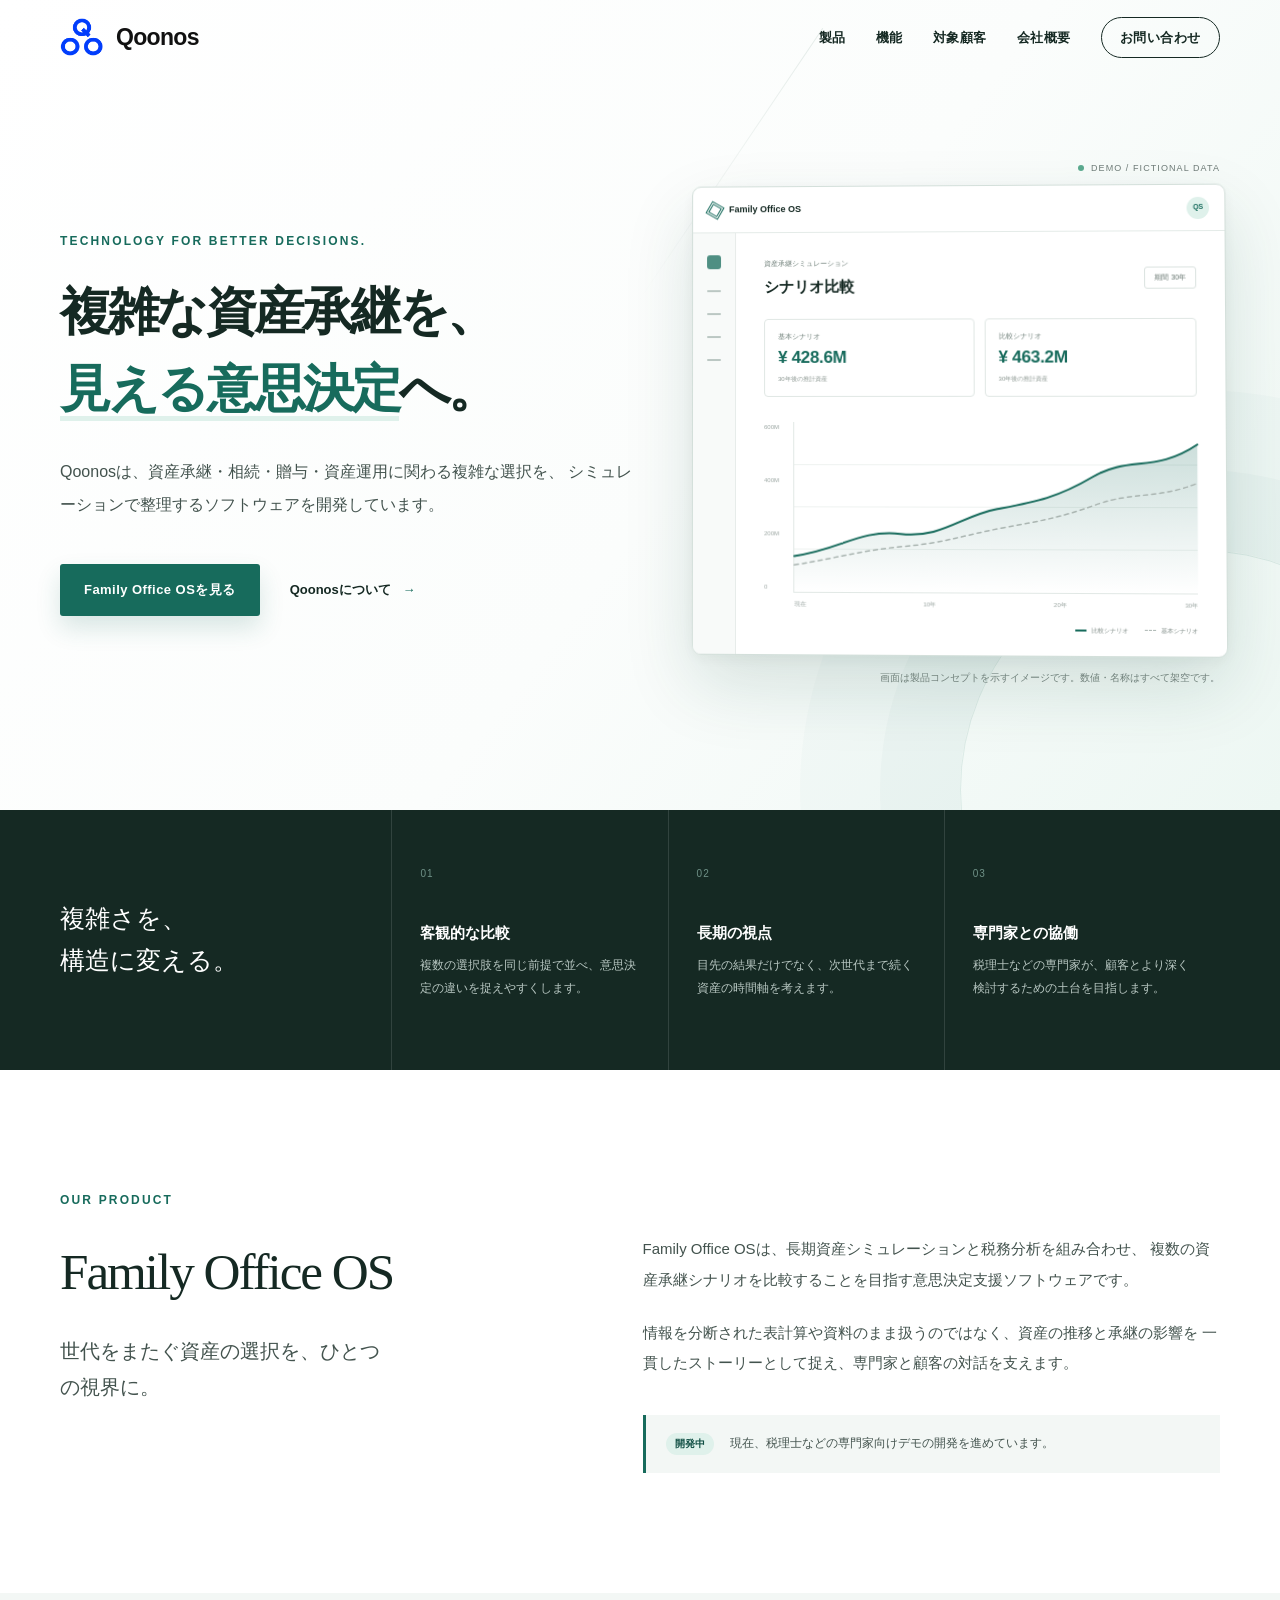
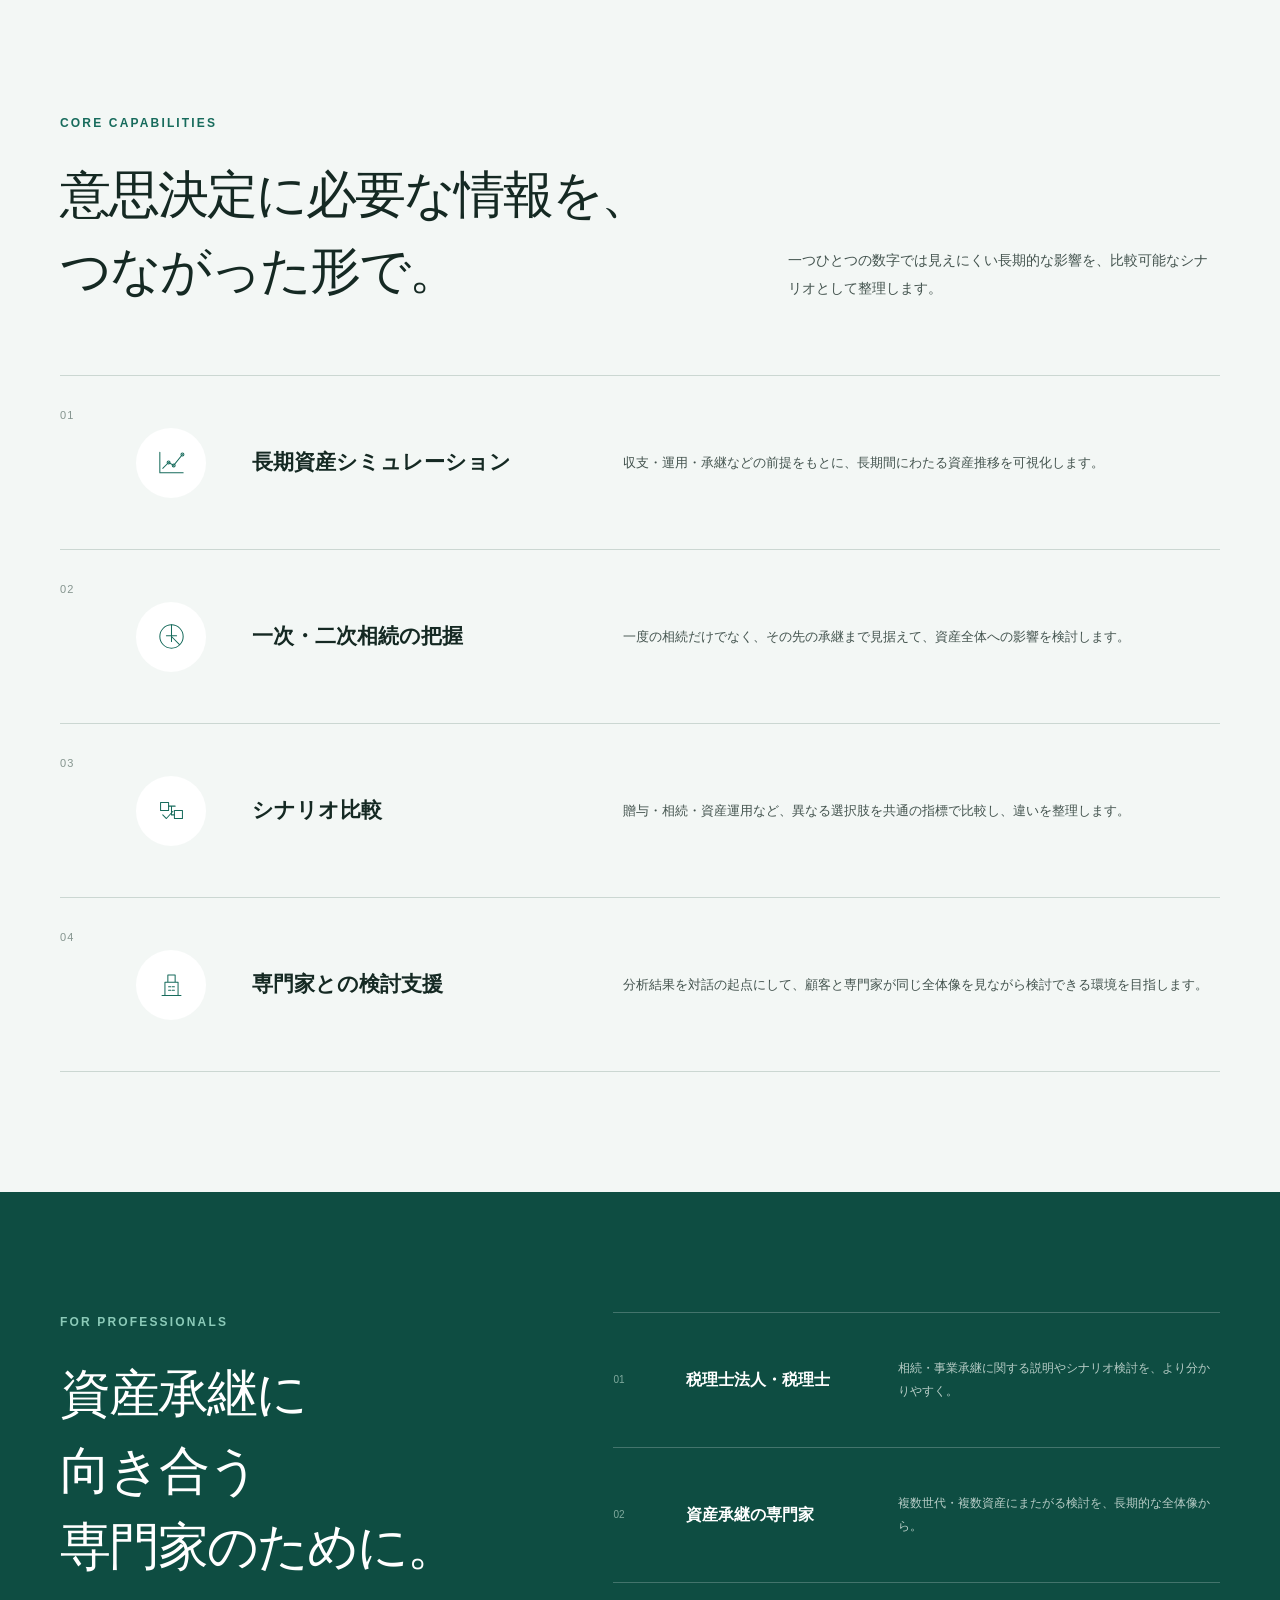
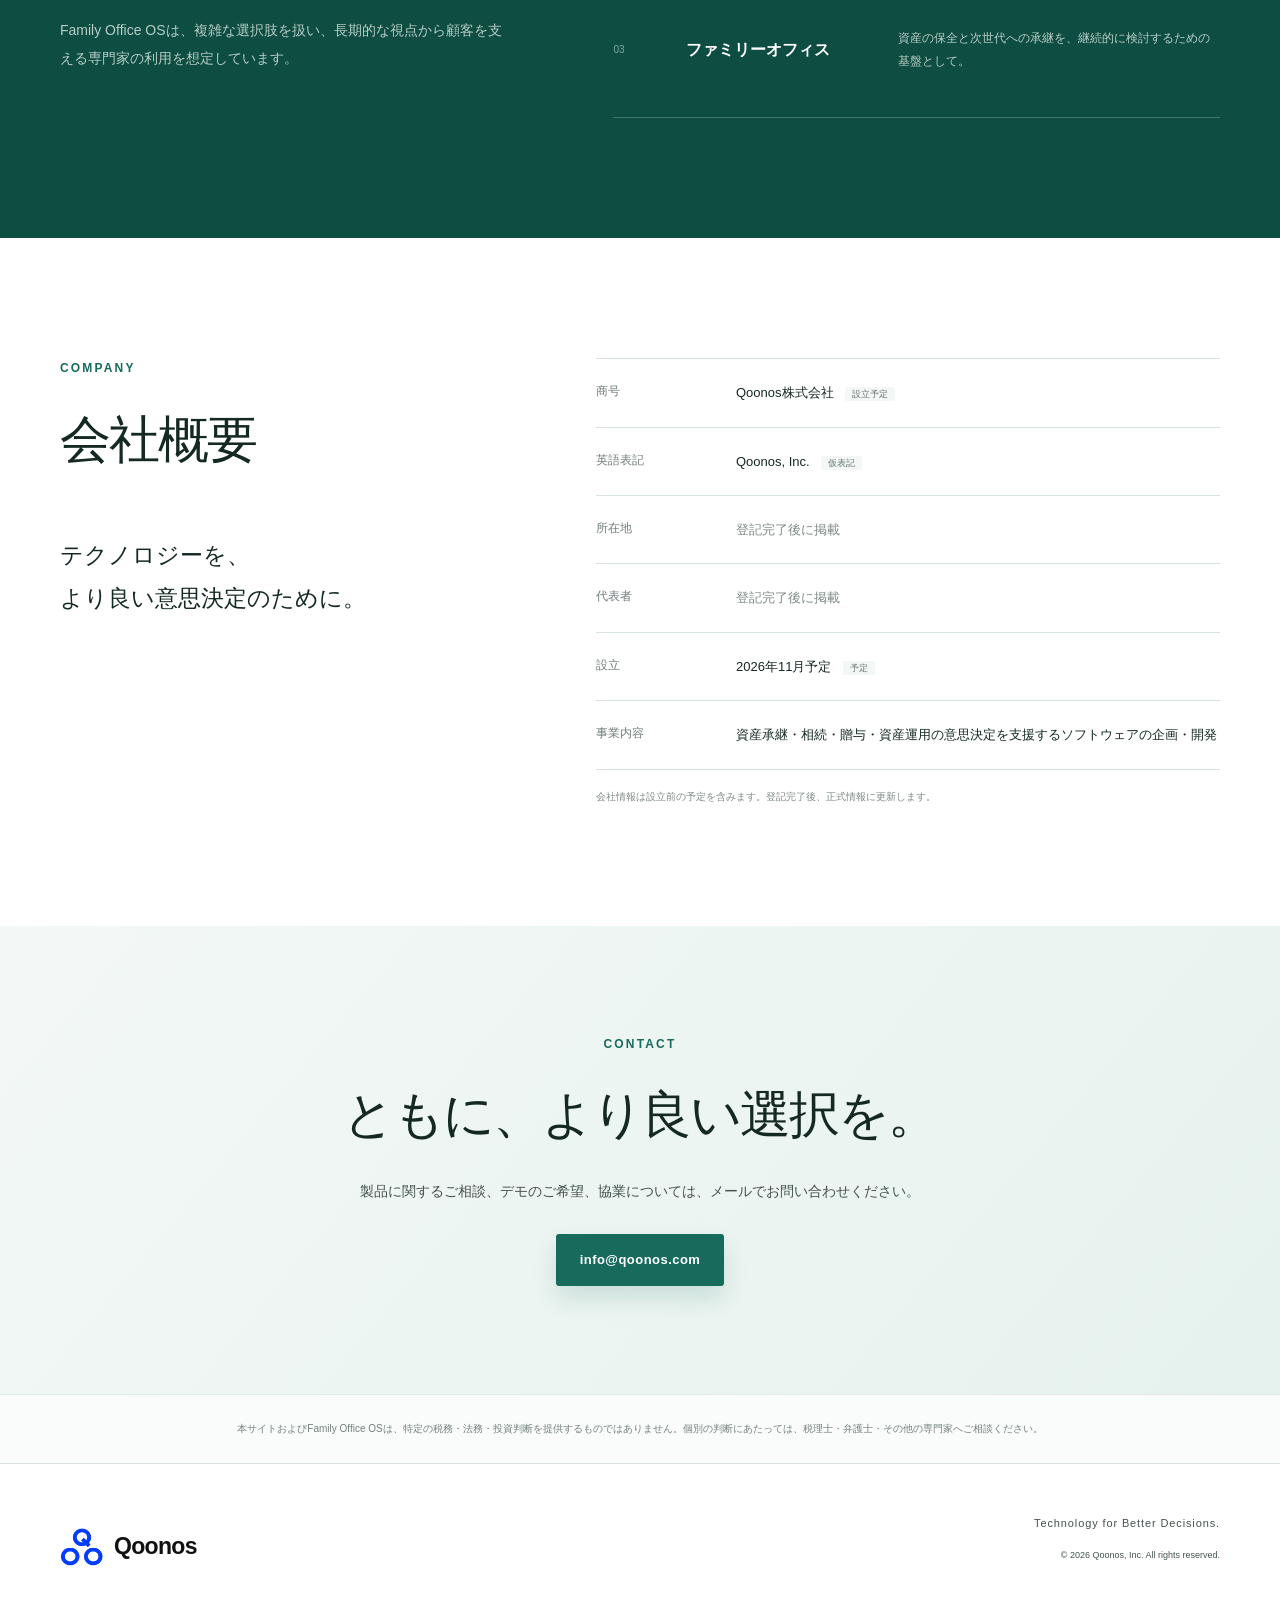
==== index.html @ 3b4ba753 "Remove contact verification notice after confirmation" ====
<!doctype html>
<html lang="ja">
  <head>
    <meta charset="UTF-8" />
    <meta name="viewport" content="width=device-width, initial-scale=1.0" />
    <meta name="description" content="Qoonosは、資産承継・相続・贈与・資産運用に関わる複雑な意思決定を支援するソフトウェアを開発しています。" />
    <meta name="theme-color" content="#f7faf9" />
    <meta property="og:type" content="website" />
    <meta property="og:title" content="Qoonos株式会社 | Technology for Better Decisions." />
    <meta property="og:description" content="複雑な資産承継を、シミュレーションで見える化する。" />
    <title>Qoonos株式会社 | Technology for Better Decisions.</title>
    <link rel="icon" href="assets/qoonos-symbol-transparent.png" type="image/png" />
    <link rel="stylesheet" href="styles.css?v=20261010-footer" />
    <script src="script.js?v=20261010" defer></script>
  </head>
  <body>
    <a class="skip-link" href="#main">本文へ移動</a>
    <header class="site-header" data-header>
      <div class="container header-inner">
        <a class="brand" href="#top" aria-label="Qoonos ホーム">
          <img class="brand-mark" src="assets/qoonos-symbol-transparent.png" alt="" />
          <span>Qoonos</span>
        </a>
        <button class="menu-button" type="button" aria-expanded="false" aria-controls="primary-nav" data-menu-button>
          <span class="sr-only">メニューを開く</span>
          <span></span><span></span>
        </button>
        <nav id="primary-nav" class="primary-nav" aria-label="メインナビゲーション" data-nav>
          <a href="#product">製品</a>
          <a href="#features">機能</a>
          <a href="#audience">対象顧客</a>
          <a href="#company">会社概要</a>
          <a class="nav-contact" href="#contact">お問い合わせ</a>
        </nav>
      </div>
    </header>

    <main id="main">
      <section id="top" class="hero">
        <div class="hero-glow" aria-hidden="true"></div>
        <div class="container hero-grid">
          <div class="hero-copy reveal">
            <p class="eyebrow">Technology for Better Decisions.</p>
            <h1>複雑な資産承継を、<br /><span>見える意思決定</span>へ。</h1>
            <p class="hero-lead">
              Qoonosは、資産承継・相続・贈与・資産運用に関わる複雑な選択を、
              シミュレーションで整理するソフトウェアを開発しています。
            </p>
            <div class="hero-actions">
              <a class="button button-primary" href="#product">Family Office OSを見る</a>
              <a class="text-link" href="#company">Qoonosについて <span aria-hidden="true">→</span></a>
            </div>
          </div>

          <div class="hero-visual reveal" aria-label="Family Office OSの架空データによる画面イメージ">
            <div class="demo-label"><span></span> DEMO / FICTIONAL DATA</div>
            <div class="dashboard-shell">
              <div class="dashboard-topbar">
                <div class="mini-brand"><i></i> Family Office OS</div>
                <div class="avatar">QS</div>
              </div>
              <div class="dashboard-body">
                <aside class="dashboard-nav" aria-hidden="true">
                  <b></b><i></i><i></i><i></i><i></i>
                </aside>
                <div class="dashboard-content">
                  <div class="dashboard-heading">
                    <div><small>資産承継シミュレーション</small><strong>シナリオ比較</strong></div>
                    <span>期間 30年</span>
                  </div>
                  <div class="stat-row">
                    <div><small>基本シナリオ</small><strong>¥ 428.6M</strong><em>30年後の推計資産</em></div>
                    <div><small>比較シナリオ</small><strong>¥ 463.2M</strong><em>30年後の推計資産</em></div>
                  </div>
                  <div class="chart-wrap">
                    <div class="chart-y"><span>600M</span><span>400M</span><span>200M</span><span>0</span></div>
                    <div class="chart">
                      <span class="grid-line line-1"></span><span class="grid-line line-2"></span><span class="grid-line line-3"></span>
                      <svg viewBox="0 0 520 190" preserveAspectRatio="none" aria-hidden="true">
                        <defs>
                          <linearGradient id="area" x1="0" x2="0" y1="0" y2="1">
                            <stop offset="0%" stop-color="#176b5c" stop-opacity=".22" />
                            <stop offset="100%" stop-color="#176b5c" stop-opacity="0" />
                          </linearGradient>
                        </defs>
                        <path class="area" d="M0 150 C60 143 84 120 138 125 S215 105 263 97 S339 85 386 61 S465 57 520 25 L520 190 L0 190Z" />
                        <path class="line-a" d="M0 150 C60 143 84 120 138 125 S215 105 263 97 S339 85 386 61 S465 57 520 25" />
                        <path class="line-b" d="M0 160 C62 151 90 143 142 139 S221 126 270 118 S342 107 390 92 S468 86 520 68" />
                      </svg>
                      <div class="chart-x"><span>現在</span><span>10年</span><span>20年</span><span>30年</span></div>
                    </div>
                  </div>
                  <div class="legend"><span><i class="green"></i>比較シナリオ</span><span><i class="gray"></i>基本シナリオ</span></div>
                </div>
              </div>
            </div>
            <p>画面は製品コンセプトを示すイメージです。数値・名称はすべて架空です。</p>
          </div>
        </div>
      </section>

      <section class="principles" aria-label="Qoonosの方針">
        <div class="container principles-grid reveal">
          <p>複雑さを、<br />構造に変える。</p>
          <div>
            <span>01</span>
            <h2>客観的な比較</h2>
            <p>複数の選択肢を同じ前提で並べ、意思決定の違いを捉えやすくします。</p>
          </div>
          <div>
            <span>02</span>
            <h2>長期の視点</h2>
            <p>目先の結果だけでなく、次世代まで続く資産の時間軸を考えます。</p>
          </div>
          <div>
            <span>03</span>
            <h2>専門家との協働</h2>
            <p>税理士などの専門家が、顧客とより深く検討するための土台を目指します。</p>
          </div>
        </div>
      </section>

      <section id="product" class="section product-section">
        <div class="container product-grid">
          <div class="section-intro reveal">
            <p class="eyebrow">Our Product</p>
            <h2>Family Office OS</h2>
            <p class="section-lead">世代をまたぐ資産の選択を、ひとつの視界に。</p>
          </div>
          <div class="product-copy reveal">
            <p>
              Family Office OSは、長期資産シミュレーションと税務分析を組み合わせ、
              複数の資産承継シナリオを比較することを目指す意思決定支援ソフトウェアです。
            </p>
            <p>
              情報を分断された表計算や資料のまま扱うのではなく、資産の推移と承継の影響を
              一貫したストーリーとして捉え、専門家と顧客の対話を支えます。
            </p>
            <div class="product-note">
              <span>開発中</span>
              <p>現在、税理士などの専門家向けデモの開発を進めています。</p>
            </div>
          </div>
        </div>
      </section>

      <section id="features" class="section features-section">
        <div class="container">
          <div class="section-heading reveal">
            <div>
              <p class="eyebrow">Core Capabilities</p>
              <h2>意思決定に必要な情報を、<br />つながった形で。</h2>
            </div>
            <p>一つひとつの数字では見えにくい長期的な影響を、比較可能なシナリオとして整理します。</p>
          </div>
          <div class="feature-list">
            <article class="feature-item reveal">
              <span class="feature-number">01</span>
              <div class="feature-icon" aria-hidden="true">
                <svg viewBox="0 0 48 48"><path d="M8 38V10M8 38h32"/><path d="m12 32 8-8 7 4 12-15"/><circle cx="20" cy="24" r="2"/><circle cx="27" cy="28" r="2"/><circle cx="39" cy="13" r="2"/></svg>
              </div>
              <div><h3>長期資産シミュレーション</h3><p>収支・運用・承継などの前提をもとに、長期間にわたる資産推移を可視化します。</p></div>
            </article>
            <article class="feature-item reveal">
              <span class="feature-number">02</span>
              <div class="feature-icon" aria-hidden="true">
                <svg viewBox="0 0 48 48"><circle cx="24" cy="24" r="16"/><path d="M24 8v16l11 11"/><path d="M17 23h14M24 17v14"/></svg>
              </div>
              <div><h3>一次・二次相続の把握</h3><p>一度の相続だけでなく、その先の承継まで見据えて、資産全体への影響を検討します。</p></div>
            </article>
            <article class="feature-item reveal">
              <span class="feature-number">03</span>
              <div class="feature-icon" aria-hidden="true">
                <svg viewBox="0 0 48 48"><path d="M9 13h11v11H9zM28 24h11v11H28z"/><path d="M20 18h9M24 18v12h4"/><path d="m12 30 5 5 9-10"/></svg>
              </div>
              <div><h3>シナリオ比較</h3><p>贈与・相続・資産運用など、異なる選択肢を共通の指標で比較し、違いを整理します。</p></div>
            </article>
            <article class="feature-item reveal">
              <span class="feature-number">04</span>
              <div class="feature-icon" aria-hidden="true">
                <svg viewBox="0 0 48 48"><path d="M11 39h26M15 39V21h18v18M19 21V11h10v10"/><path d="M20 27h3M25 27h3M20 32h3M25 32h3"/></svg>
              </div>
              <div><h3>専門家との検討支援</h3><p>分析結果を対話の起点にして、顧客と専門家が同じ全体像を見ながら検討できる環境を目指します。</p></div>
            </article>
          </div>
        </div>
      </section>

      <section id="audience" class="section audience-section">
        <div class="container audience-grid">
          <div class="audience-copy reveal">
            <p class="eyebrow">For Professionals</p>
            <h2><span class="audience-heading-line">資産承継に</span><span class="audience-heading-line">向き合う</span><span class="audience-heading-line">専門家のために。</span></h2>
            <p>
              Family Office OSは、複雑な選択肢を扱い、長期的な視点から顧客を支える専門家の利用を想定しています。
            </p>
          </div>
          <div class="audience-cards">
            <article class="audience-card reveal"><span>01</span><h3>税理士法人・税理士</h3><p>相続・事業承継に関する説明やシナリオ検討を、より分かりやすく。</p></article>
            <article class="audience-card reveal"><span>02</span><h3>資産承継の専門家</h3><p>複数世代・複数資産にまたがる検討を、長期的な全体像から。</p></article>
            <article class="audience-card reveal"><span>03</span><h3>ファミリーオフィス</h3><p>資産の保全と次世代への承継を、継続的に検討するための基盤として。</p></article>
          </div>
        </div>
      </section>

      <section id="company" class="section company-section">
        <div class="container company-grid">
          <div class="section-intro reveal">
            <p class="eyebrow">Company</p>
            <h2>会社概要</h2>
            <p class="company-message">テクノロジーを、<br />より良い意思決定のために。</p>
          </div>
          <div class="company-details reveal">
            <dl>
              <div><dt>商号</dt><dd>Qoonos株式会社 <small>設立予定</small></dd></div>
              <div><dt>英語表記</dt><dd>Qoonos, Inc. <small>仮表記</small></dd></div>
              <div><dt>所在地</dt><dd><span class="pending">登記完了後に掲載</span></dd></div>
              <div><dt>代表者</dt><dd><span class="pending">登記完了後に掲載</span></dd></div>
              <div><dt>設立</dt><dd>2026年11月予定 <small>予定</small></dd></div>
              <div><dt>事業内容</dt><dd>資産承継・相続・贈与・資産運用の意思決定を支援するソフトウェアの企画・開発</dd></div>
            </dl>
            <p class="provisional-note">会社情報は設立前の予定を含みます。登記完了後、正式情報に更新します。</p>
          </div>
        </div>
      </section>

      <section id="contact" class="contact-section">
        <div class="container contact-inner reveal">
          <p class="eyebrow">Contact</p>
          <h2>ともに、より良い選択を。</h2>
          <p>製品に関するご相談、デモのご希望、協業については、メールでお問い合わせください。</p>
          <a class="button button-primary" href="mailto:info@qoonos.com">info@qoonos.com</a>
        </div>
      </section>

      <section class="disclaimer" aria-label="免責事項">
        <div class="container">
          <p>本サイトおよびFamily Office OSは、特定の税務・法務・投資判断を提供するものではありません。個別の判断にあたっては、税理士・弁護士・その他の専門家へご相談ください。</p>
        </div>
      </section>
    </main>

    <footer class="site-footer">
      <div class="container footer-inner">
        <a class="brand footer-brand" href="#top" aria-label="ページ上部へ">
          <img class="brand-mark" src="assets/qoonos-symbol-transparent.png" alt="" />
          <span>Qoonos</span>
        </a>
        <div><p>Technology for Better Decisions.</p><small>© <span data-year></span> Qoonos, Inc. All rights reserved.</small></div>
      </div>
    </footer>
  </body>
</html>
---- styles.css ----
:root {
  --ink: #152923;
  --ink-soft: #43534e;
  --green: #176b5c;
  --green-dark: #0e4d42;
  --mint: #dff1eb;
  --mist: #f3f7f5;
  --line: #d9e3df;
  --white: #fff;
  --serif: "Hiragino Mincho ProN", "Yu Mincho", YuMincho, Georgia, serif;
  --sans: Inter, "Hiragino Kaku Gothic ProN", "Yu Gothic", YuGothic, sans-serif;
}

* { box-sizing: border-box; }
html { scroll-behavior: smooth; scroll-padding-top: 84px; }
body { margin: 0; color: var(--ink); background: var(--white); font-family: var(--sans); line-height: 1.8; -webkit-font-smoothing: antialiased; }
a { color: inherit; text-decoration: none; }
button { color: inherit; font: inherit; }
.container { width: min(1160px, calc(100% - 48px)); margin-inline: auto; }
.skip-link { position: fixed; left: 16px; top: -100px; z-index: 999; padding: 10px 16px; color: #fff; background: var(--green); }
.skip-link:focus { top: 16px; }
.sr-only { position: absolute; width: 1px; height: 1px; padding: 0; margin: -1px; overflow: hidden; clip: rect(0,0,0,0); white-space: nowrap; border: 0; }

.site-header { position: fixed; inset: 0 0 auto; z-index: 100; height: 76px; border-bottom: 1px solid transparent; transition: background .25s, border-color .25s, box-shadow .25s; }
.site-header.scrolled { background: rgba(255,255,255,.94); border-color: var(--line); box-shadow: 0 8px 30px rgba(15,61,52,.06); backdrop-filter: blur(16px); }
.header-inner { height: 100%; display: flex; align-items: center; justify-content: space-between; }
.brand { display: inline-flex; align-items: center; gap: 10px; font-size: 23px; font-weight: 700; letter-spacing: -.03em; }
.brand-mark { display: block; width: auto; height: 40px; object-fit: contain; flex-shrink: 0; }
.site-header .brand { color: #111; gap: 12px; }
.primary-nav { display: flex; align-items: center; gap: 30px; font-size: 13px; font-weight: 600; letter-spacing: .04em; }
.primary-nav > a { transition: color .2s; }
.primary-nav > a:hover { color: var(--green); }
.nav-contact { padding: 8px 18px; border: 1px solid var(--ink); border-radius: 999px; }
.menu-button { display: none; }

.hero { position: relative; overflow: hidden; min-height: 810px; padding: 160px 0 106px; background: linear-gradient(128deg, #fff 0%, #fbfdfc 55%, #edf7f3 100%); }
.hero::after { content: ""; position: absolute; width: 1px; height: 330px; top: 0; left: 57%; background: linear-gradient(var(--line), transparent); transform: rotate(34deg); opacity: .7; }
.hero-glow { position: absolute; width: 480px; height: 480px; right: -160px; bottom: -220px; border: 1px solid rgba(23,107,92,.11); border-radius: 50%; box-shadow: 0 0 0 80px rgba(23,107,92,.025), 0 0 0 160px rgba(23,107,92,.018); }
.hero-grid { position: relative; z-index: 1; display: grid; grid-template-columns: 1.05fr .95fr; gap: 48px; align-items: center; }
.eyebrow { margin: 0 0 22px; color: var(--green); font-size: 12px; font-weight: 700; letter-spacing: .18em; text-transform: uppercase; }
.hero h1 { margin: 0; font-family: var(--serif); font-size: clamp(45px, 4vw, 52px); font-weight: 600; line-height: 1.5; letter-spacing: -.055em; }
.hero h1 span { position: relative; color: var(--green); }
.hero h1 span::after { content: ""; position: absolute; left: 0; right: 0; bottom: -4px; height: 5px; background: var(--mint); z-index: -1; }
.hero-lead { max-width: 610px; margin: 28px 0 0; color: var(--ink-soft); font-size: 16px; line-height: 2.05; }
.hero-actions { display: flex; align-items: center; gap: 30px; margin-top: 42px; }
.button { display: inline-flex; align-items: center; justify-content: center; min-height: 52px; padding: 10px 24px; border-radius: 3px; font-size: 13px; font-weight: 700; letter-spacing: .035em; }
.button-primary { color: #fff; background: var(--green); box-shadow: 0 12px 24px rgba(23,107,92,.16); transition: transform .2s, background .2s, box-shadow .2s; }
.button-primary:hover { background: var(--green-dark); box-shadow: 0 15px 30px rgba(23,107,92,.22); transform: translateY(-2px); }
.text-link { font-size: 13px; font-weight: 700; }
.text-link span { display: inline-block; margin-left: 8px; color: var(--green); transition: transform .2s; }
.text-link:hover span { transform: translateX(4px); }

.hero-visual { position: relative; min-width: 0; }
.demo-label { display: flex; align-items: center; justify-content: flex-end; gap: 7px; margin-bottom: 10px; color: #6e7b77; font-size: 9px; letter-spacing: .12em; }
.demo-label span { width: 6px; height: 6px; background: #5baa8f; border-radius: 50%; }
.dashboard-shell { overflow: hidden; border: 1px solid #d3dfda; border-radius: 9px; background: #fff; box-shadow: 0 30px 70px rgba(16,70,59,.14), 0 4px 15px rgba(16,70,59,.05); transform: perspective(1400px) rotateY(-2deg) rotateX(1deg); transform-origin: center left; }
.dashboard-topbar { height: 46px; display: flex; align-items: center; justify-content: space-between; padding: 0 15px; border-bottom: 1px solid #e4ebe8; }
.mini-brand { display: flex; align-items: center; gap: 7px; font-size: 9px; font-weight: 700; }
.mini-brand i { width: 14px; height: 14px; border: 3px double var(--green); transform: rotate(30deg); }
.avatar { display: grid; place-items: center; width: 22px; height: 22px; color: var(--green); background: var(--mint); border-radius: 50%; font-size: 7px; font-weight: 800; }
.dashboard-body { display: grid; grid-template-columns: 43px 1fr; min-height: 410px; }
.dashboard-nav { display: flex; flex-direction: column; align-items: center; gap: 21px; padding-top: 22px; background: #f8faf9; border-right: 1px solid #e7ecea; }
.dashboard-nav b, .dashboard-nav i { display: block; width: 14px; height: 2px; background: #bbc7c3; border-radius: 3px; }
.dashboard-nav b { height: 14px; background: var(--green); opacity: .75; }
.dashboard-content { min-width: 0; padding: 25px 28px 20px; }
.dashboard-heading { display: flex; align-items: center; justify-content: space-between; }
.dashboard-heading div { display: flex; flex-direction: column; }
.dashboard-heading small { color: #70807a; font-size: 7px; }
.dashboard-heading strong { margin-top: 2px; font-size: 15px; }
.dashboard-heading > span { padding: 4px 9px; border: 1px solid #dbe3e0; border-radius: 3px; color: #66756f; font-size: 7px; }
.stat-row { display: grid; grid-template-columns: 1fr 1fr; gap: 10px; margin-top: 19px; }
.stat-row div { display: grid; padding: 11px 13px; border: 1px solid #e0e7e4; border-radius: 4px; }
.stat-row small { color: #70807a; font-size: 7px; }
.stat-row strong { color: var(--green); font-size: 17px; letter-spacing: -.02em; }
.stat-row em { color: #89958f; font-size: 6px; font-style: normal; }
.chart-wrap { display: grid; grid-template-columns: 29px 1fr; height: 185px; margin-top: 25px; }
.chart-y { display: flex; flex-direction: column; justify-content: space-between; padding-bottom: 15px; color: #9aa5a1; font-size: 6px; }
.chart { position: relative; height: 170px; border-left: 1px solid #e1e8e5; border-bottom: 1px solid #e1e8e5; }
.grid-line { position: absolute; left: 0; right: 0; height: 1px; background: #eef2f0; }
.line-1 { top: 25%; }.line-2 { top: 50%; }.line-3 { top: 75%; }
.chart svg { position: absolute; inset: 0; width: 100%; height: 100%; overflow: visible; }
.chart .area { fill: url(#area); }
.chart .line-a, .chart .line-b { fill: none; stroke-linecap: round; stroke-linejoin: round; vector-effect: non-scaling-stroke; }
.chart .line-a { stroke: var(--green); stroke-width: 2; }
.chart .line-b { stroke: #aab5b1; stroke-width: 1.5; stroke-dasharray: 4 4; }
.chart-x { position: absolute; display: flex; justify-content: space-between; left: 0; right: 0; bottom: -18px; color: #9aa5a1; font-size: 6px; }
.legend { display: flex; justify-content: flex-end; gap: 16px; margin-top: 16px; color: #7c8984; font-size: 6px; }
.legend span { display: flex; align-items: center; gap: 5px; }
.legend i { display: inline-block; width: 11px; height: 2px; }
.legend .green { background: var(--green); }.legend .gray { border-top: 1px dashed #aab5b1; }
.hero-visual > p { margin: 14px 0 0; color: #798681; font-size: 10px; text-align: right; }

.principles { position: relative; z-index: 2; background: var(--ink); color: #fff; }
.principles-grid { display: grid; grid-template-columns: 1.2fr repeat(3, 1fr); min-height: 260px; }
.principles-grid > p { align-self: center; margin: 0; font-family: var(--serif); font-size: 25px; line-height: 1.7; }
.principles-grid > div { padding: 48px 28px; border-left: 1px solid rgba(255,255,255,.12); }
.principles-grid span { color: #6f9187; font-size: 10px; letter-spacing: .1em; }
.principles-grid h2 { margin: 32px 0 8px; font-size: 15px; font-weight: 600; }
.principles-grid div p { margin: 0; color: #b8c7c2; font-size: 12px; line-height: 1.9; }

.section { padding: 120px 0; }
.product-section { background: #fff; }
.product-grid { display: grid; grid-template-columns: .9fr 1.1fr; gap: 110px; }
.section-intro h2, .section-heading h2, .audience-copy h2, .contact-inner h2 { margin: 0; font-family: var(--serif); font-size: clamp(36px, 4vw, 52px); font-weight: 500; line-height: 1.5; letter-spacing: -.04em; }
.section-lead { max-width: 330px; margin-top: 23px; color: var(--ink-soft); font-family: var(--serif); font-size: 20px; line-height: 1.8; }
.product-copy { padding-top: 44px; }
.product-copy > p { margin: 0 0 22px; color: var(--ink-soft); font-size: 15px; line-height: 2.05; }
.product-note { display: flex; align-items: center; gap: 16px; margin-top: 36px; padding: 18px 20px; background: var(--mist); border-left: 3px solid var(--green); }
.product-note span { flex: 0 0 auto; padding: 2px 9px; color: var(--green-dark); background: var(--mint); border-radius: 999px; font-size: 10px; font-weight: 700; }
.product-note p { margin: 0; color: var(--ink-soft); font-size: 12px; }

.features-section { background: var(--mist); }
.section-heading { display: grid; grid-template-columns: 1.2fr .8fr; gap: 80px; align-items: end; margin-bottom: 65px; }
.section-heading > p { margin: 0 0 8px; color: var(--ink-soft); font-size: 14px; line-height: 2; }
.feature-list { border-top: 1px solid #cbd7d2; }
.feature-item { display: grid; grid-template-columns: 50px 90px 1fr; gap: 26px; align-items: center; min-height: 174px; padding: 30px 0; border-bottom: 1px solid #cbd7d2; }
.feature-number { align-self: start; color: #85958f; font-size: 11px; letter-spacing: .1em; }
.feature-icon { display: grid; place-items: center; width: 70px; height: 70px; background: #fff; border-radius: 50%; }
.feature-icon svg { width: 35px; height: 35px; fill: none; stroke: var(--green); stroke-width: 1.4; stroke-linecap: round; stroke-linejoin: round; }
.feature-item > div:last-child { display: grid; grid-template-columns: .7fr 1.3fr; gap: 50px; align-items: center; }
.feature-item h3 { margin: 0; font-family: var(--serif); font-size: 21px; font-weight: 600; }
.feature-item p { margin: 0; color: var(--ink-soft); font-size: 13px; line-height: 1.95; }

.audience-section { overflow: hidden; color: #fff; background: var(--green-dark); }
.audience-grid { display: grid; grid-template-columns: .85fr 1.15fr; gap: 105px; }
.audience-copy .eyebrow { color: #8bcab8; }
.audience-heading-line { display: block; white-space: nowrap; }
.audience-copy > p:last-child { margin-top: 30px; color: #b8cdc7; font-size: 14px; line-height: 2; }
.audience-cards { border-top: 1px solid rgba(255,255,255,.22); }
.audience-card { display: grid; grid-template-columns: 55px .75fr 1.25fr; gap: 18px; align-items: center; min-height: 135px; border-bottom: 1px solid rgba(255,255,255,.22); }
.audience-card span { color: #80aa9e; font-size: 10px; }
.audience-card h3 { margin: 0; font-size: 16px; }
.audience-card p { margin: 0; color: #b8cdc7; font-size: 12px; line-height: 1.9; }

.company-section { background: #fff; }
.company-grid { display: grid; grid-template-columns: .8fr 1.2fr; gap: 120px; }
.company-message { margin-top: 55px; font-family: var(--serif); font-size: 23px; line-height: 1.9; }
.company-details dl { margin: 0; border-top: 1px solid var(--line); }
.company-details dl > div { display: grid; grid-template-columns: 140px 1fr; padding: 22px 0; border-bottom: 1px solid var(--line); }
.company-details dt { color: #6f7d78; font-size: 12px; }
.company-details dd { margin: 0; font-size: 13px; }
.company-details small { margin-left: 8px; padding: 2px 7px; color: #65736e; background: var(--mist); border-radius: 2px; font-size: 9px; }
.pending { color: #7c8984; }
.provisional-note { margin: 18px 0 0; color: #7c8984; font-size: 10px; }

.contact-section { padding: 108px 0; background: linear-gradient(130deg, #f3f8f6, #e6f2ee); text-align: center; }
.contact-inner { max-width: 700px; }
.contact-inner > p:not(.eyebrow) { max-width: 620px; margin: 25px auto 30px; color: var(--ink-soft); font-size: 14px; }
.button-muted { color: #64736e; background: rgba(255,255,255,.8); border: 1px solid #cbd8d3; cursor: not-allowed; }
.contact-inner small { display: block; margin-top: 13px; color: #73817c; font-size: 10px; }
.disclaimer { padding: 25px 0; background: #fafcfc; border-top: 1px solid #e4eae8; }
.disclaimer p { margin: 0; color: #72807b; font-size: 10px; text-align: center; }
.site-footer { padding: 50px 0; color: var(--ink-soft); background: #fff; border-top: 1px solid var(--line); }
.footer-inner { display: flex; align-items: flex-end; justify-content: space-between; }
.footer-brand { color: #111; }
.footer-inner div { text-align: right; }.footer-inner p { margin: 0 0 5px; color: var(--ink-soft); font-size: 11px; letter-spacing: .08em; }.footer-inner small { font-size: 9px; }

.reveal { opacity: 0; transform: translateY(18px); transition: opacity .65s ease, transform .65s ease; }
.reveal.visible { opacity: 1; transform: none; }
@media (prefers-reduced-motion: reduce) { html { scroll-behavior: auto; } .reveal { opacity: 1; transform: none; transition: none; } * { animation: none !important; } }

@media (max-width: 900px) {
  .container { width: min(100% - 36px, 700px); }
  .menu-button { position: relative; z-index: 102; display: flex; width: 42px; height: 42px; padding: 0; border: 0; background: transparent; flex-direction: column; justify-content: center; gap: 7px; }
  .menu-button span:not(.sr-only) { display: block; width: 24px; height: 1px; margin-left: auto; background: var(--ink); transition: transform .2s; }
  .menu-button[aria-expanded="true"] span:nth-last-child(2) { transform: translateY(4px) rotate(45deg); }
  .menu-button[aria-expanded="true"] span:last-child { transform: translateY(-4px) rotate(-45deg); }
  .primary-nav { position: fixed; inset: 0; z-index: 101; display: flex; padding: 110px 34px 50px; background: rgba(255,255,255,.98); flex-direction: column; align-items: flex-start; gap: 25px; font-size: 18px; opacity: 0; visibility: hidden; transform: translateY(-12px); transition: .25s; }
  .primary-nav.open { opacity: 1; visibility: visible; transform: none; }
  .nav-contact { margin-top: 12px; }
  .hero { min-height: auto; padding: 135px 0 85px; }
  .hero-grid, .product-grid, .audience-grid, .company-grid { grid-template-columns: 1fr; gap: 60px; }
  .hero-visual { max-width: 650px; }
  .principles-grid { grid-template-columns: 1fr 1fr; padding: 36px 0; }
  .principles-grid > p { padding: 20px 28px; }
  .principles-grid > div { border-left: 1px solid rgba(255,255,255,.12); }
  .product-copy { padding-top: 0; }
  .section-heading { grid-template-columns: 1fr; gap: 25px; }
  .feature-item > div:last-child { grid-template-columns: 1fr; gap: 10px; }
  .audience-card { grid-template-columns: 40px 1fr; padding: 24px 0; }
  .audience-card p { grid-column: 2; }
  .company-grid { gap: 50px; }
}

@media (max-width: 600px) {
  .container { width: calc(100% - 32px); }
  .site-header { height: 67px; }
  .brand { font-size: 21px; }.brand-mark { height: 36px; }
  .hero { padding: 116px 0 70px; }
  .hero h1 { font-size: 39px; line-height: 1.5; }
  .hero-lead { font-size: 14px; }
  .hero-actions { align-items: flex-start; flex-direction: column; gap: 21px; }
  .dashboard-shell { transform: none; }
  .dashboard-body { grid-template-columns: 30px 1fr; min-height: 330px; }
  .dashboard-content { padding: 18px 14px 15px; }
  .dashboard-nav { gap: 17px; }.dashboard-nav b, .dashboard-nav i { width: 10px; }
  .stat-row strong { font-size: 13px; }.chart-wrap { height: 145px; margin-top: 18px; }.chart { height: 130px; }
  .principles-grid { grid-template-columns: 1fr; padding: 25px 0; }
  .principles-grid > p { padding: 20px 0 30px; }
  .principles-grid > div { padding: 30px 0; border-left: 0; border-top: 1px solid rgba(255,255,255,.12); }
  .principles-grid h2 { margin-top: 17px; }
  .section { padding: 82px 0; }
  .section-intro h2, .section-heading h2, .audience-copy h2, .contact-inner h2 { font-size: 34px; }
  .feature-item { grid-template-columns: 34px 58px 1fr; gap: 12px; min-height: 150px; }
  .feature-icon { width: 52px; height: 52px; }.feature-icon svg { width: 28px; height: 28px; }
  .feature-item > div:last-child { grid-column: 3; }.feature-item h3 { font-size: 17px; }.feature-item p { font-size: 11px; }
  .audience-grid { gap: 45px; }.audience-card { grid-template-columns: 32px 1fr; }
  .company-details dl > div { grid-template-columns: 90px 1fr; gap: 10px; }
  .company-details small { display: inline-block; margin: 5px 0 0; }
  .contact-section { padding: 80px 0; }
  .footer-inner { align-items: flex-start; flex-direction: column; gap: 35px; }.footer-inner div { text-align: left; }
}
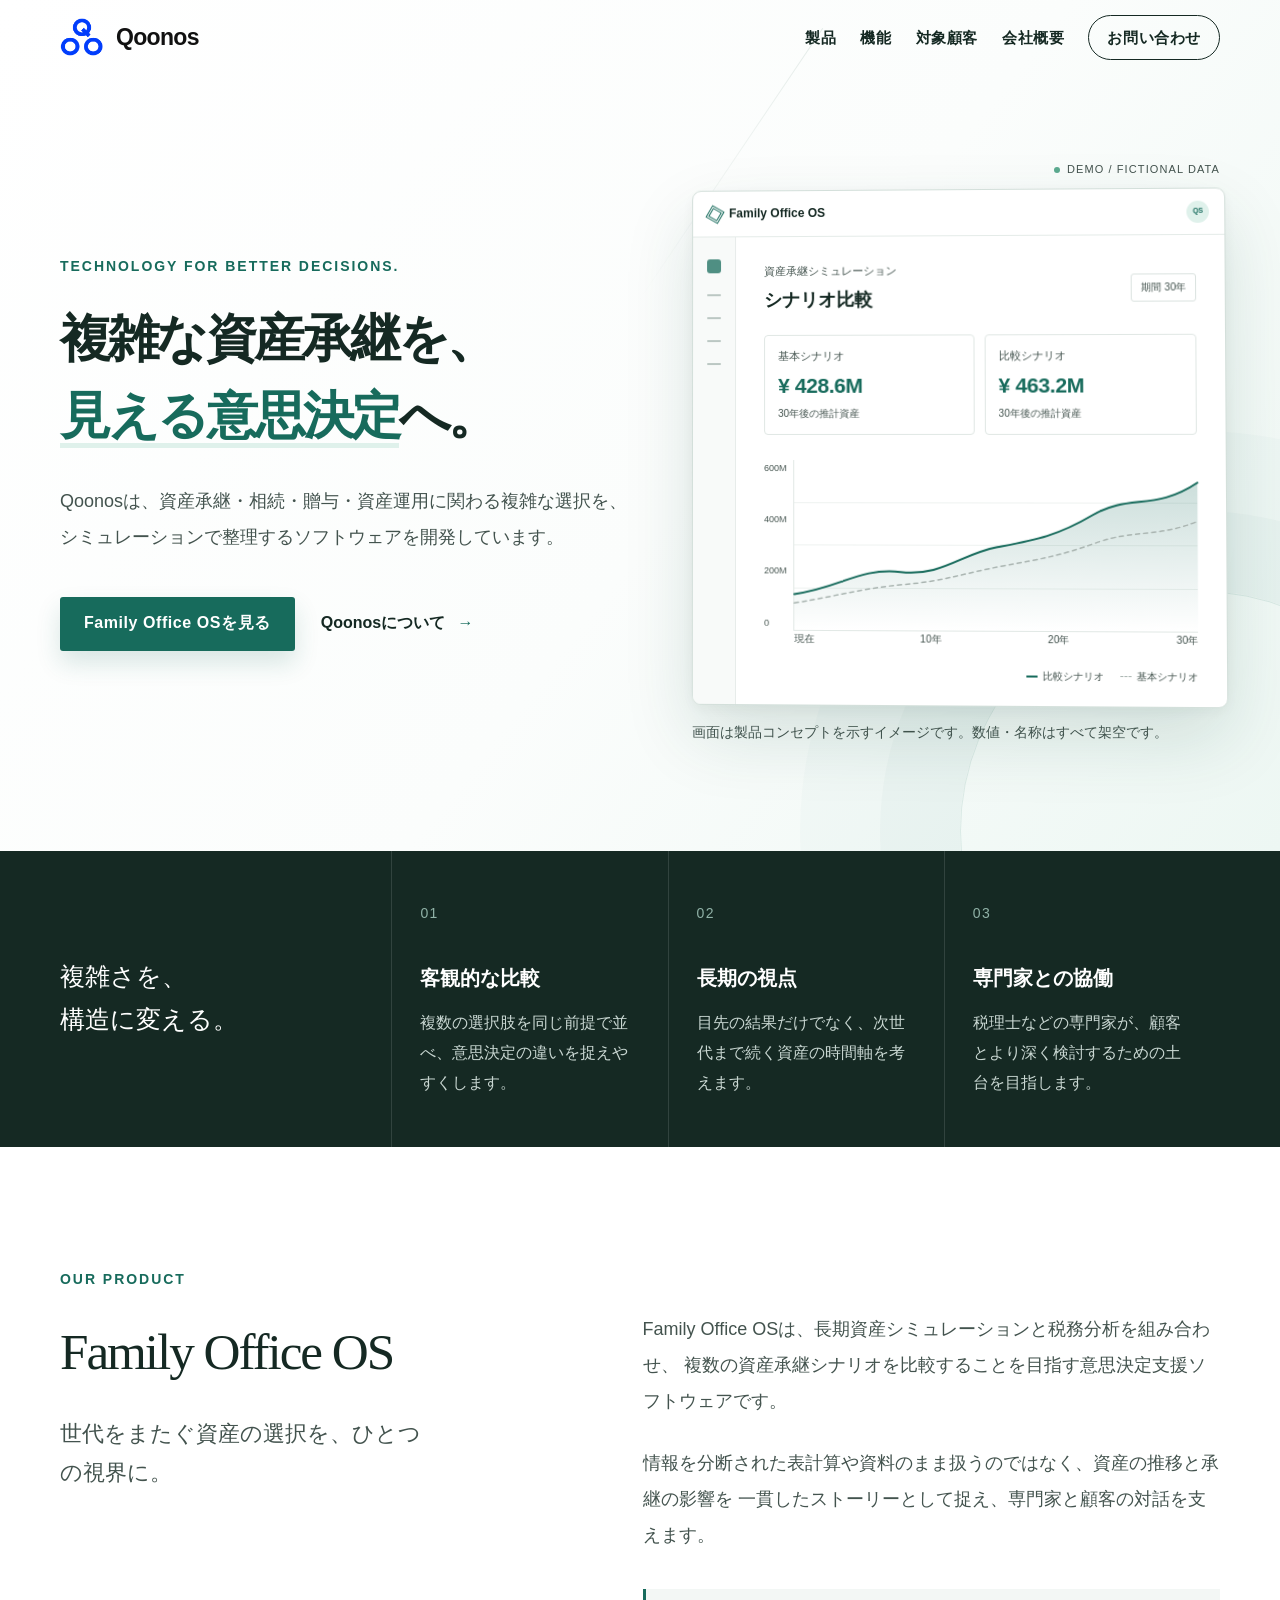
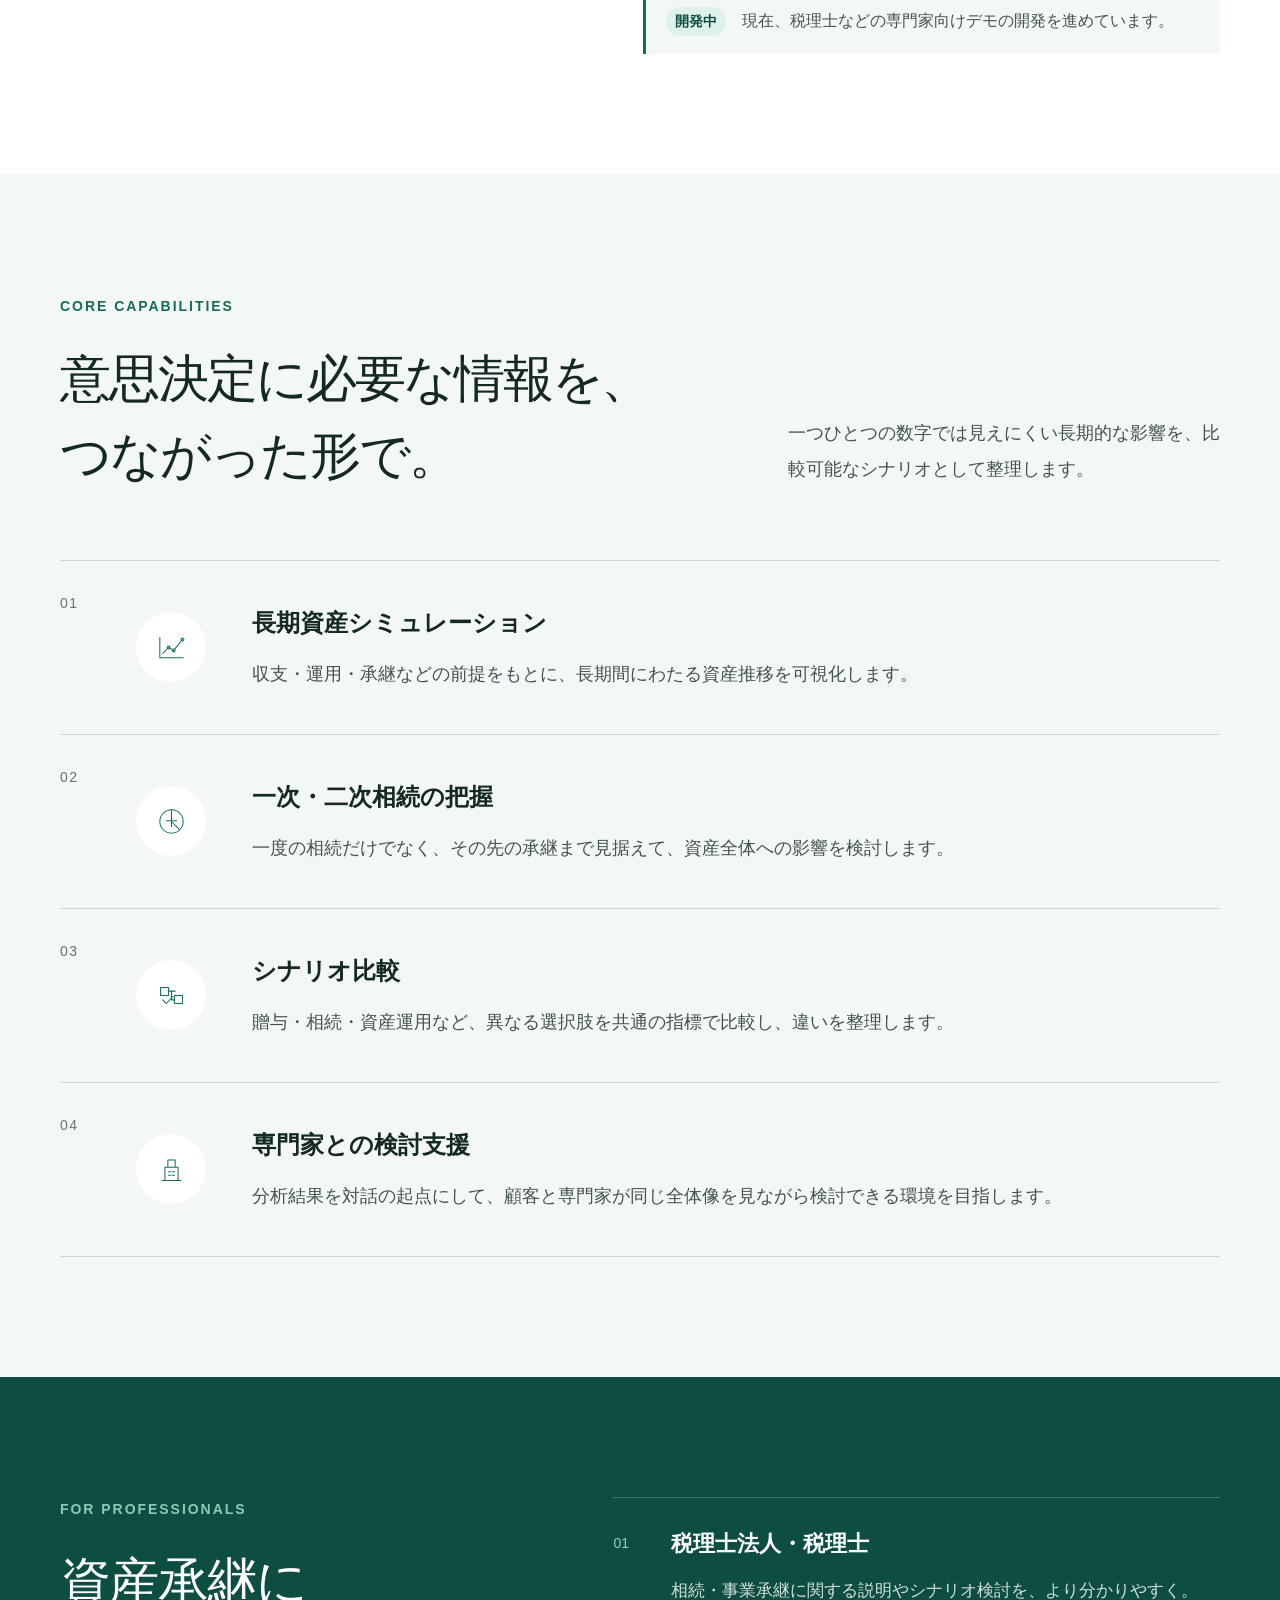
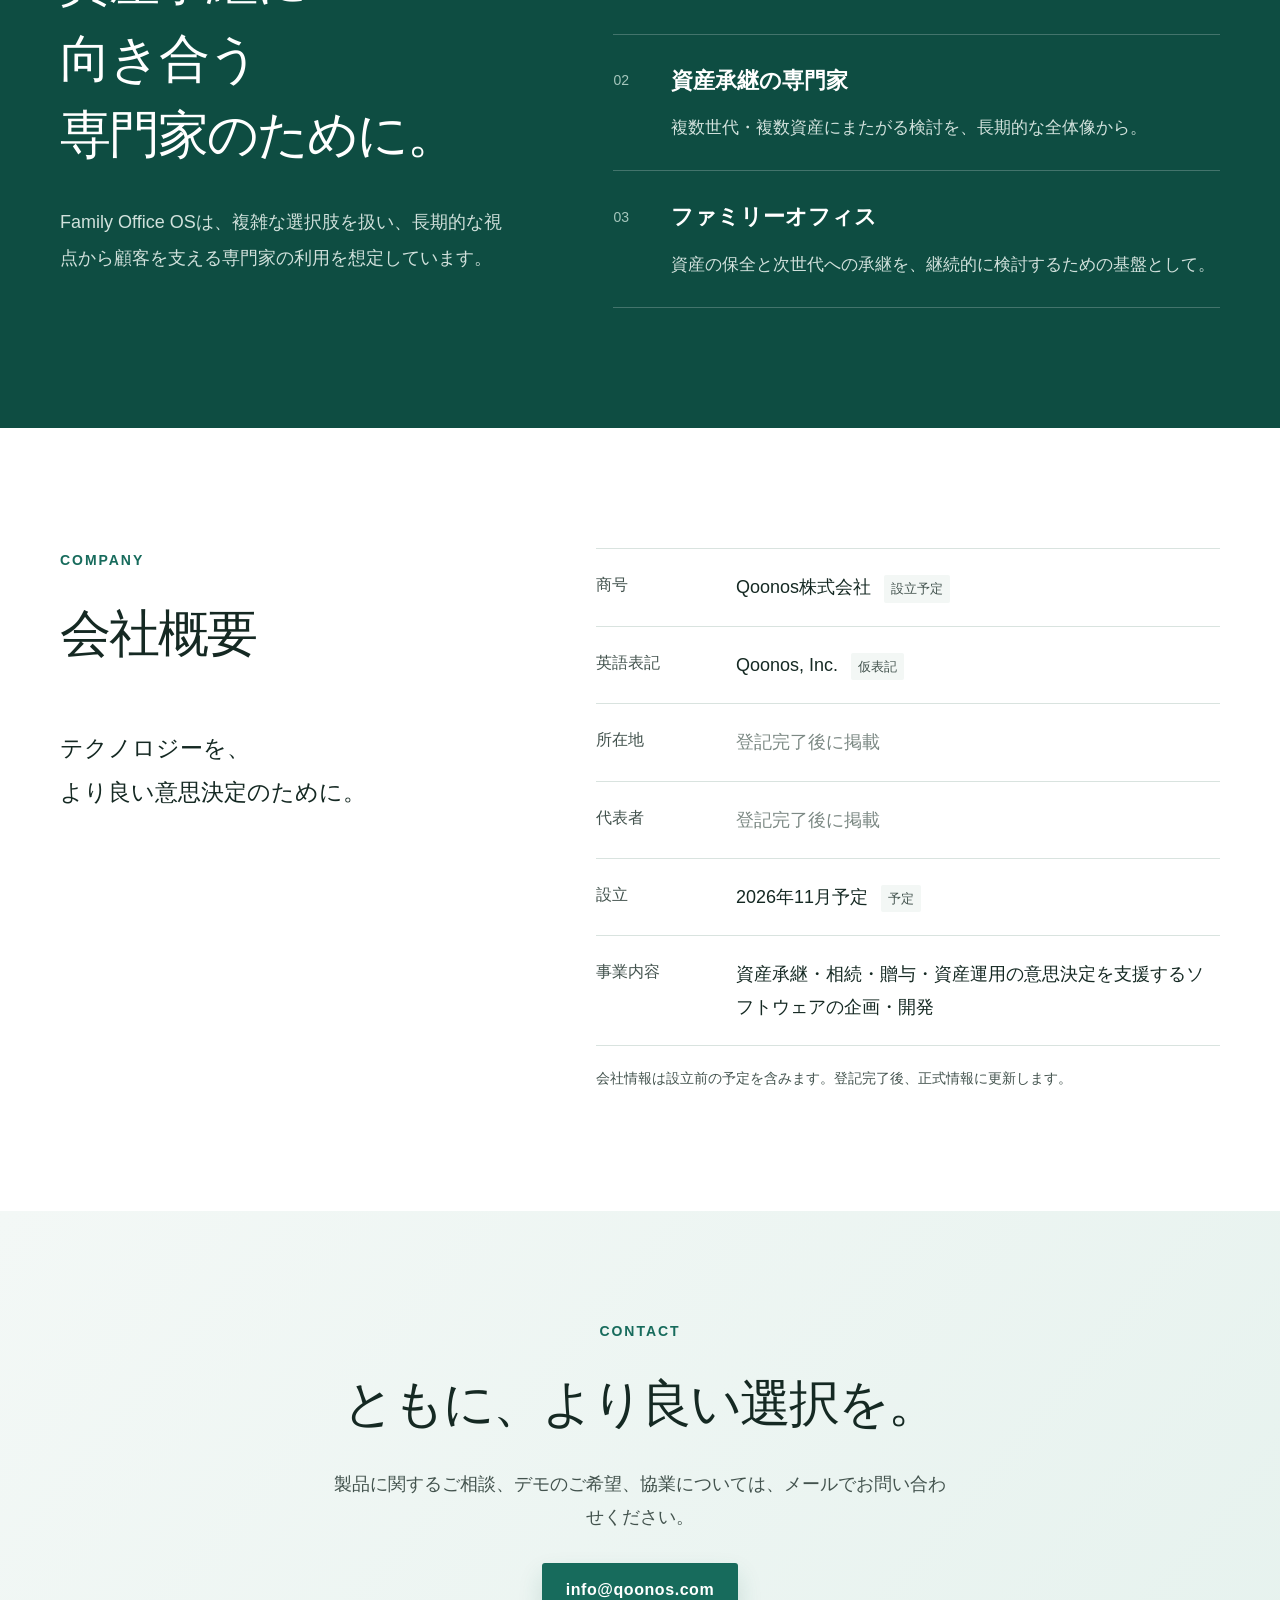
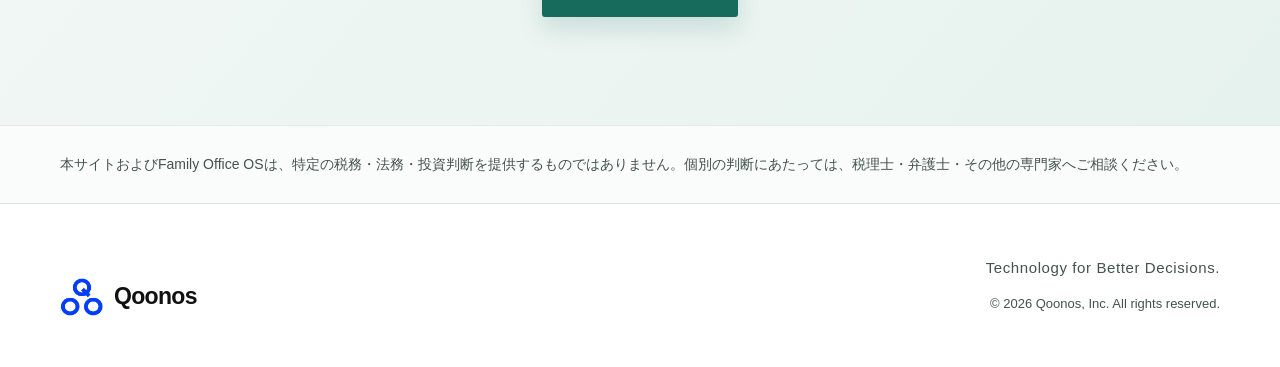
==== commit a5a0b550: "Improve website typography and reading layout" ====
--- a/index.html
+++ b/index.html
@@ -10,7 +10,7 @@
     <meta property="og:description" content="複雑な資産承継を、シミュレーションで見える化する。" />
     <title>Qoonos株式会社 | Technology for Better Decisions.</title>
     <link rel="icon" href="assets/qoonos-symbol-transparent.png" type="image/png" />
-    <link rel="stylesheet" href="styles.css?v=20261010-footer" />
+    <link rel="stylesheet" href="styles.css?v=20261010-readable" />
     <script src="script.js?v=20261010" defer></script>
   </head>
   <body>
--- a/styles.css
+++ b/styles.css
@@ -27,7 +27,7 @@
 .brand { display: inline-flex; align-items: center; gap: 10px; font-size: 23px; font-weight: 700; letter-spacing: -.03em; }
 .brand-mark { display: block; width: auto; height: 40px; object-fit: contain; flex-shrink: 0; }
 .site-header .brand { color: #111; gap: 12px; }
-.primary-nav { display: flex; align-items: center; gap: 30px; font-size: 13px; font-weight: 600; letter-spacing: .04em; }
+.primary-nav { display: flex; align-items: center; gap: 24px; font-size: 15px; font-weight: 600; letter-spacing: .04em; }
 .primary-nav > a { transition: color .2s; }
 .primary-nav > a:hover { color: var(--green); }
 .nav-contact { padding: 8px 18px; border: 1px solid var(--ink); border-radius: 999px; }
@@ -37,25 +37,25 @@
 .hero::after { content: ""; position: absolute; width: 1px; height: 330px; top: 0; left: 57%; background: linear-gradient(var(--line), transparent); transform: rotate(34deg); opacity: .7; }
 .hero-glow { position: absolute; width: 480px; height: 480px; right: -160px; bottom: -220px; border: 1px solid rgba(23,107,92,.11); border-radius: 50%; box-shadow: 0 0 0 80px rgba(23,107,92,.025), 0 0 0 160px rgba(23,107,92,.018); }
 .hero-grid { position: relative; z-index: 1; display: grid; grid-template-columns: 1.05fr .95fr; gap: 48px; align-items: center; }
-.eyebrow { margin: 0 0 22px; color: var(--green); font-size: 12px; font-weight: 700; letter-spacing: .18em; text-transform: uppercase; }
+.eyebrow { margin: 0 0 22px; color: var(--green); font-size: 14px; font-weight: 700; letter-spacing: .14em; text-transform: uppercase; }
 .hero h1 { margin: 0; font-family: var(--serif); font-size: clamp(45px, 4vw, 52px); font-weight: 600; line-height: 1.5; letter-spacing: -.055em; }
 .hero h1 span { position: relative; color: var(--green); }
 .hero h1 span::after { content: ""; position: absolute; left: 0; right: 0; bottom: -4px; height: 5px; background: var(--mint); z-index: -1; }
-.hero-lead { max-width: 610px; margin: 28px 0 0; color: var(--ink-soft); font-size: 16px; line-height: 2.05; }
-.hero-actions { display: flex; align-items: center; gap: 30px; margin-top: 42px; }
-.button { display: inline-flex; align-items: center; justify-content: center; min-height: 52px; padding: 10px 24px; border-radius: 3px; font-size: 13px; font-weight: 700; letter-spacing: .035em; }
+.hero-lead { max-width: 610px; margin: 28px 0 0; color: var(--ink-soft); font-size: 18px; line-height: 2; }
+.hero-actions { display: flex; flex-wrap: wrap; align-items: center; gap: 26px; margin-top: 42px; }
+.button { display: inline-flex; align-items: center; justify-content: center; min-height: 54px; padding: 12px 24px; border-radius: 3px; font-size: 16px; font-weight: 700; letter-spacing: .035em; }
 .button-primary { color: #fff; background: var(--green); box-shadow: 0 12px 24px rgba(23,107,92,.16); transition: transform .2s, background .2s, box-shadow .2s; }
 .button-primary:hover { background: var(--green-dark); box-shadow: 0 15px 30px rgba(23,107,92,.22); transform: translateY(-2px); }
-.text-link { font-size: 13px; font-weight: 700; }
+.text-link { font-size: 16px; font-weight: 700; }
 .text-link span { display: inline-block; margin-left: 8px; color: var(--green); transition: transform .2s; }
 .text-link:hover span { transform: translateX(4px); }
 
 .hero-visual { position: relative; min-width: 0; }
-.demo-label { display: flex; align-items: center; justify-content: flex-end; gap: 7px; margin-bottom: 10px; color: #6e7b77; font-size: 9px; letter-spacing: .12em; }
+.demo-label { display: flex; align-items: center; justify-content: flex-end; gap: 7px; margin-bottom: 10px; color: var(--ink-soft); font-size: 11px; letter-spacing: .1em; }
 .demo-label span { width: 6px; height: 6px; background: #5baa8f; border-radius: 50%; }
 .dashboard-shell { overflow: hidden; border: 1px solid #d3dfda; border-radius: 9px; background: #fff; box-shadow: 0 30px 70px rgba(16,70,59,.14), 0 4px 15px rgba(16,70,59,.05); transform: perspective(1400px) rotateY(-2deg) rotateX(1deg); transform-origin: center left; }
 .dashboard-topbar { height: 46px; display: flex; align-items: center; justify-content: space-between; padding: 0 15px; border-bottom: 1px solid #e4ebe8; }
-.mini-brand { display: flex; align-items: center; gap: 7px; font-size: 9px; font-weight: 700; }
+.mini-brand { display: flex; align-items: center; gap: 7px; font-size: 12px; font-weight: 700; }
 .mini-brand i { width: 14px; height: 14px; border: 3px double var(--green); transform: rotate(30deg); }
 .avatar { display: grid; place-items: center; width: 22px; height: 22px; color: var(--green); background: var(--mint); border-radius: 50%; font-size: 7px; font-weight: 800; }
 .dashboard-body { display: grid; grid-template-columns: 43px 1fr; min-height: 410px; }
@@ -65,16 +65,16 @@
 .dashboard-content { min-width: 0; padding: 25px 28px 20px; }
 .dashboard-heading { display: flex; align-items: center; justify-content: space-between; }
 .dashboard-heading div { display: flex; flex-direction: column; }
-.dashboard-heading small { color: #70807a; font-size: 7px; }
-.dashboard-heading strong { margin-top: 2px; font-size: 15px; }
-.dashboard-heading > span { padding: 4px 9px; border: 1px solid #dbe3e0; border-radius: 3px; color: #66756f; font-size: 7px; }
+.dashboard-heading small { color: var(--ink-soft); font-size: 11px; }
+.dashboard-heading strong { margin-top: 2px; font-size: 18px; }
+.dashboard-heading > span { padding: 4px 9px; border: 1px solid #dbe3e0; border-radius: 3px; color: var(--ink-soft); font-size: 10px; }
 .stat-row { display: grid; grid-template-columns: 1fr 1fr; gap: 10px; margin-top: 19px; }
 .stat-row div { display: grid; padding: 11px 13px; border: 1px solid #e0e7e4; border-radius: 4px; }
-.stat-row small { color: #70807a; font-size: 7px; }
-.stat-row strong { color: var(--green); font-size: 17px; letter-spacing: -.02em; }
-.stat-row em { color: #89958f; font-size: 6px; font-style: normal; }
+.stat-row small { color: var(--ink-soft); font-size: 11px; }
+.stat-row strong { color: var(--green); font-size: 21px; letter-spacing: -.02em; }
+.stat-row em { color: var(--ink-soft); font-size: 10px; font-style: normal; }
 .chart-wrap { display: grid; grid-template-columns: 29px 1fr; height: 185px; margin-top: 25px; }
-.chart-y { display: flex; flex-direction: column; justify-content: space-between; padding-bottom: 15px; color: #9aa5a1; font-size: 6px; }
+.chart-y { display: flex; flex-direction: column; justify-content: space-between; padding-bottom: 15px; color: var(--ink-soft); font-size: 9px; }
 .chart { position: relative; height: 170px; border-left: 1px solid #e1e8e5; border-bottom: 1px solid #e1e8e5; }
 .grid-line { position: absolute; left: 0; right: 0; height: 1px; background: #eef2f0; }
 .line-1 { top: 25%; }.line-2 { top: 50%; }.line-3 { top: 75%; }
@@ -83,77 +83,77 @@
 .chart .line-a, .chart .line-b { fill: none; stroke-linecap: round; stroke-linejoin: round; vector-effect: non-scaling-stroke; }
 .chart .line-a { stroke: var(--green); stroke-width: 2; }
 .chart .line-b { stroke: #aab5b1; stroke-width: 1.5; stroke-dasharray: 4 4; }
-.chart-x { position: absolute; display: flex; justify-content: space-between; left: 0; right: 0; bottom: -18px; color: #9aa5a1; font-size: 6px; }
-.legend { display: flex; justify-content: flex-end; gap: 16px; margin-top: 16px; color: #7c8984; font-size: 6px; }
+.chart-x { position: absolute; display: flex; justify-content: space-between; left: 0; right: 0; bottom: -18px; color: var(--ink-soft); font-size: 10px; }
+.legend { display: flex; flex-wrap: wrap; justify-content: flex-end; gap: 8px 16px; margin-top: 20px; color: var(--ink-soft); font-size: 10px; }
 .legend span { display: flex; align-items: center; gap: 5px; }
 .legend i { display: inline-block; width: 11px; height: 2px; }
 .legend .green { background: var(--green); }.legend .gray { border-top: 1px dashed #aab5b1; }
-.hero-visual > p { margin: 14px 0 0; color: #798681; font-size: 10px; text-align: right; }
+.hero-visual > p { margin: 16px 0 0; color: var(--ink-soft); font-size: 14px; text-align: left; }
 
 .principles { position: relative; z-index: 2; background: var(--ink); color: #fff; }
 .principles-grid { display: grid; grid-template-columns: 1.2fr repeat(3, 1fr); min-height: 260px; }
 .principles-grid > p { align-self: center; margin: 0; font-family: var(--serif); font-size: 25px; line-height: 1.7; }
 .principles-grid > div { padding: 48px 28px; border-left: 1px solid rgba(255,255,255,.12); }
-.principles-grid span { color: #6f9187; font-size: 10px; letter-spacing: .1em; }
-.principles-grid h2 { margin: 32px 0 8px; font-size: 15px; font-weight: 600; }
-.principles-grid div p { margin: 0; color: #b8c7c2; font-size: 12px; line-height: 1.9; }
+.principles-grid span { color: #91b3a8; font-size: 14px; letter-spacing: .1em; }
+.principles-grid h2 { margin: 32px 0 12px; font-size: 20px; font-weight: 600; }
+.principles-grid div p { margin: 0; color: #c9d7d2; font-size: 16px; line-height: 1.9; }
 
 .section { padding: 120px 0; }
 .product-section { background: #fff; }
 .product-grid { display: grid; grid-template-columns: .9fr 1.1fr; gap: 110px; }
 .section-intro h2, .section-heading h2, .audience-copy h2, .contact-inner h2 { margin: 0; font-family: var(--serif); font-size: clamp(36px, 4vw, 52px); font-weight: 500; line-height: 1.5; letter-spacing: -.04em; }
-.section-lead { max-width: 330px; margin-top: 23px; color: var(--ink-soft); font-family: var(--serif); font-size: 20px; line-height: 1.8; }
+.section-lead { max-width: 380px; margin-top: 23px; color: var(--ink-soft); font-family: var(--serif); font-size: 22px; line-height: 1.8; }
 .product-copy { padding-top: 44px; }
-.product-copy > p { margin: 0 0 22px; color: var(--ink-soft); font-size: 15px; line-height: 2.05; }
+.product-copy > p { margin: 0 0 26px; color: var(--ink-soft); font-size: 18px; line-height: 2; }
 .product-note { display: flex; align-items: center; gap: 16px; margin-top: 36px; padding: 18px 20px; background: var(--mist); border-left: 3px solid var(--green); }
-.product-note span { flex: 0 0 auto; padding: 2px 9px; color: var(--green-dark); background: var(--mint); border-radius: 999px; font-size: 10px; font-weight: 700; }
-.product-note p { margin: 0; color: var(--ink-soft); font-size: 12px; }
+.product-note span { flex: 0 0 auto; padding: 2px 9px; color: var(--green-dark); background: var(--mint); border-radius: 999px; font-size: 14px; font-weight: 700; }
+.product-note p { margin: 0; color: var(--ink-soft); font-size: 16px; }
 
 .features-section { background: var(--mist); }
 .section-heading { display: grid; grid-template-columns: 1.2fr .8fr; gap: 80px; align-items: end; margin-bottom: 65px; }
-.section-heading > p { margin: 0 0 8px; color: var(--ink-soft); font-size: 14px; line-height: 2; }
+.section-heading > p { margin: 0 0 8px; color: var(--ink-soft); font-size: 18px; line-height: 2; }
 .feature-list { border-top: 1px solid #cbd7d2; }
 .feature-item { display: grid; grid-template-columns: 50px 90px 1fr; gap: 26px; align-items: center; min-height: 174px; padding: 30px 0; border-bottom: 1px solid #cbd7d2; }
-.feature-number { align-self: start; color: #85958f; font-size: 11px; letter-spacing: .1em; }
+.feature-number { align-self: start; color: #65756e; font-size: 14px; letter-spacing: .1em; }
 .feature-icon { display: grid; place-items: center; width: 70px; height: 70px; background: #fff; border-radius: 50%; }
 .feature-icon svg { width: 35px; height: 35px; fill: none; stroke: var(--green); stroke-width: 1.4; stroke-linecap: round; stroke-linejoin: round; }
-.feature-item > div:last-child { display: grid; grid-template-columns: .7fr 1.3fr; gap: 50px; align-items: center; }
-.feature-item h3 { margin: 0; font-family: var(--serif); font-size: 21px; font-weight: 600; }
-.feature-item p { margin: 0; color: var(--ink-soft); font-size: 13px; line-height: 1.95; }
+.feature-item > div:last-child { display: grid; grid-template-columns: 1fr; gap: 12px; align-items: center; }
+.feature-item h3 { margin: 0; font-family: var(--serif); font-size: 24px; font-weight: 600; }
+.feature-item p { margin: 0; color: var(--ink-soft); font-size: 18px; line-height: 1.95; }
 
 .audience-section { overflow: hidden; color: #fff; background: var(--green-dark); }
 .audience-grid { display: grid; grid-template-columns: .85fr 1.15fr; gap: 105px; }
 .audience-copy .eyebrow { color: #8bcab8; }
 .audience-heading-line { display: block; white-space: nowrap; }
-.audience-copy > p:last-child { margin-top: 30px; color: #b8cdc7; font-size: 14px; line-height: 2; }
+.audience-copy > p:last-child { margin-top: 30px; color: #d1e1dc; font-size: 18px; line-height: 2; }
 .audience-cards { border-top: 1px solid rgba(255,255,255,.22); }
-.audience-card { display: grid; grid-template-columns: 55px .75fr 1.25fr; gap: 18px; align-items: center; min-height: 135px; border-bottom: 1px solid rgba(255,255,255,.22); }
-.audience-card span { color: #80aa9e; font-size: 10px; }
-.audience-card h3 { margin: 0; font-size: 16px; }
-.audience-card p { margin: 0; color: #b8cdc7; font-size: 12px; line-height: 1.9; }
+.audience-card { display: grid; grid-template-columns: 40px 1fr; gap: 12px 18px; align-items: center; min-height: 135px; padding: 26px 0; border-bottom: 1px solid rgba(255,255,255,.22); }
+.audience-card span { color: #a6c7bd; font-size: 14px; }
+.audience-card h3 { margin: 0; font-size: 22px; }
+.audience-card p { grid-column: 2; margin: 0; color: #d1e1dc; font-size: 17px; line-height: 1.9; }
 
 .company-section { background: #fff; }
 .company-grid { display: grid; grid-template-columns: .8fr 1.2fr; gap: 120px; }
 .company-message { margin-top: 55px; font-family: var(--serif); font-size: 23px; line-height: 1.9; }
 .company-details dl { margin: 0; border-top: 1px solid var(--line); }
 .company-details dl > div { display: grid; grid-template-columns: 140px 1fr; padding: 22px 0; border-bottom: 1px solid var(--line); }
-.company-details dt { color: #6f7d78; font-size: 12px; }
-.company-details dd { margin: 0; font-size: 13px; }
-.company-details small { margin-left: 8px; padding: 2px 7px; color: #65736e; background: var(--mist); border-radius: 2px; font-size: 9px; }
+.company-details dt { color: var(--ink-soft); font-size: 16px; }
+.company-details dd { margin: 0; font-size: 18px; }
+.company-details small { display: inline-block; margin-left: 8px; padding: 2px 7px; color: var(--ink-soft); background: var(--mist); border-radius: 2px; font-size: 13px; }
 .pending { color: #7c8984; }
-.provisional-note { margin: 18px 0 0; color: #7c8984; font-size: 10px; }
+.provisional-note { margin: 20px 0 0; color: var(--ink-soft); font-size: 14px; }
 
 .contact-section { padding: 108px 0; background: linear-gradient(130deg, #f3f8f6, #e6f2ee); text-align: center; }
 .contact-inner { max-width: 700px; }
-.contact-inner > p:not(.eyebrow) { max-width: 620px; margin: 25px auto 30px; color: var(--ink-soft); font-size: 14px; }
+.contact-inner > p:not(.eyebrow) { max-width: 620px; margin: 25px auto 30px; color: var(--ink-soft); font-size: 18px; }
 .button-muted { color: #64736e; background: rgba(255,255,255,.8); border: 1px solid #cbd8d3; cursor: not-allowed; }
 .contact-inner small { display: block; margin-top: 13px; color: #73817c; font-size: 10px; }
 .disclaimer { padding: 25px 0; background: #fafcfc; border-top: 1px solid #e4eae8; }
-.disclaimer p { margin: 0; color: #72807b; font-size: 10px; text-align: center; }
+.disclaimer p { margin: 0; color: var(--ink-soft); font-size: 14px; text-align: left; line-height: 1.9; }
 .site-footer { padding: 50px 0; color: var(--ink-soft); background: #fff; border-top: 1px solid var(--line); }
 .footer-inner { display: flex; align-items: flex-end; justify-content: space-between; }
 .footer-brand { color: #111; }
-.footer-inner div { text-align: right; }.footer-inner p { margin: 0 0 5px; color: var(--ink-soft); font-size: 11px; letter-spacing: .08em; }.footer-inner small { font-size: 9px; }
+.footer-inner div { text-align: right; }.footer-inner p { margin: 0 0 8px; color: var(--ink-soft); font-size: 15px; letter-spacing: .04em; }.footer-inner small { font-size: 13px; }
 
 .reveal { opacity: 0; transform: translateY(18px); transition: opacity .65s ease, transform .65s ease; }
 .reveal.visible { opacity: 1; transform: none; }
@@ -188,13 +188,13 @@
   .brand { font-size: 21px; }.brand-mark { height: 36px; }
   .hero { padding: 116px 0 70px; }
   .hero h1 { font-size: 39px; line-height: 1.5; }
-  .hero-lead { font-size: 14px; }
+  .hero-lead { font-size: 17px; }
   .hero-actions { align-items: flex-start; flex-direction: column; gap: 21px; }
   .dashboard-shell { transform: none; }
   .dashboard-body { grid-template-columns: 30px 1fr; min-height: 330px; }
   .dashboard-content { padding: 18px 14px 15px; }
   .dashboard-nav { gap: 17px; }.dashboard-nav b, .dashboard-nav i { width: 10px; }
-  .stat-row strong { font-size: 13px; }.chart-wrap { height: 145px; margin-top: 18px; }.chart { height: 130px; }
+  .stat-row strong { font-size: 17px; }.chart-wrap { height: 145px; margin-top: 18px; }.chart { height: 130px; }
   .principles-grid { grid-template-columns: 1fr; padding: 25px 0; }
   .principles-grid > p { padding: 20px 0 30px; }
   .principles-grid > div { padding: 30px 0; border-left: 0; border-top: 1px solid rgba(255,255,255,.12); }
@@ -203,7 +203,11 @@
   .section-intro h2, .section-heading h2, .audience-copy h2, .contact-inner h2 { font-size: 34px; }
   .feature-item { grid-template-columns: 34px 58px 1fr; gap: 12px; min-height: 150px; }
   .feature-icon { width: 52px; height: 52px; }.feature-icon svg { width: 28px; height: 28px; }
-  .feature-item > div:last-child { grid-column: 3; }.feature-item h3 { font-size: 17px; }.feature-item p { font-size: 11px; }
+  .feature-item > div:last-child { grid-column: 2 / -1; }.feature-item h3 { font-size: 21px; }.feature-item p { font-size: 17px; }
+  .feature-icon { grid-column: 2 / -1; }
+  .product-note { align-items: flex-start; flex-direction: column; gap: 10px; }
+  .product-copy > p, .section-heading > p, .audience-copy > p:last-child, .contact-inner > p:not(.eyebrow) { font-size: 17px; }
+  .company-details dd { font-size: 17px; }
   .audience-grid { gap: 45px; }.audience-card { grid-template-columns: 32px 1fr; }
   .company-details dl > div { grid-template-columns: 90px 1fr; gap: 10px; }
   .company-details small { display: inline-block; margin: 5px 0 0; }
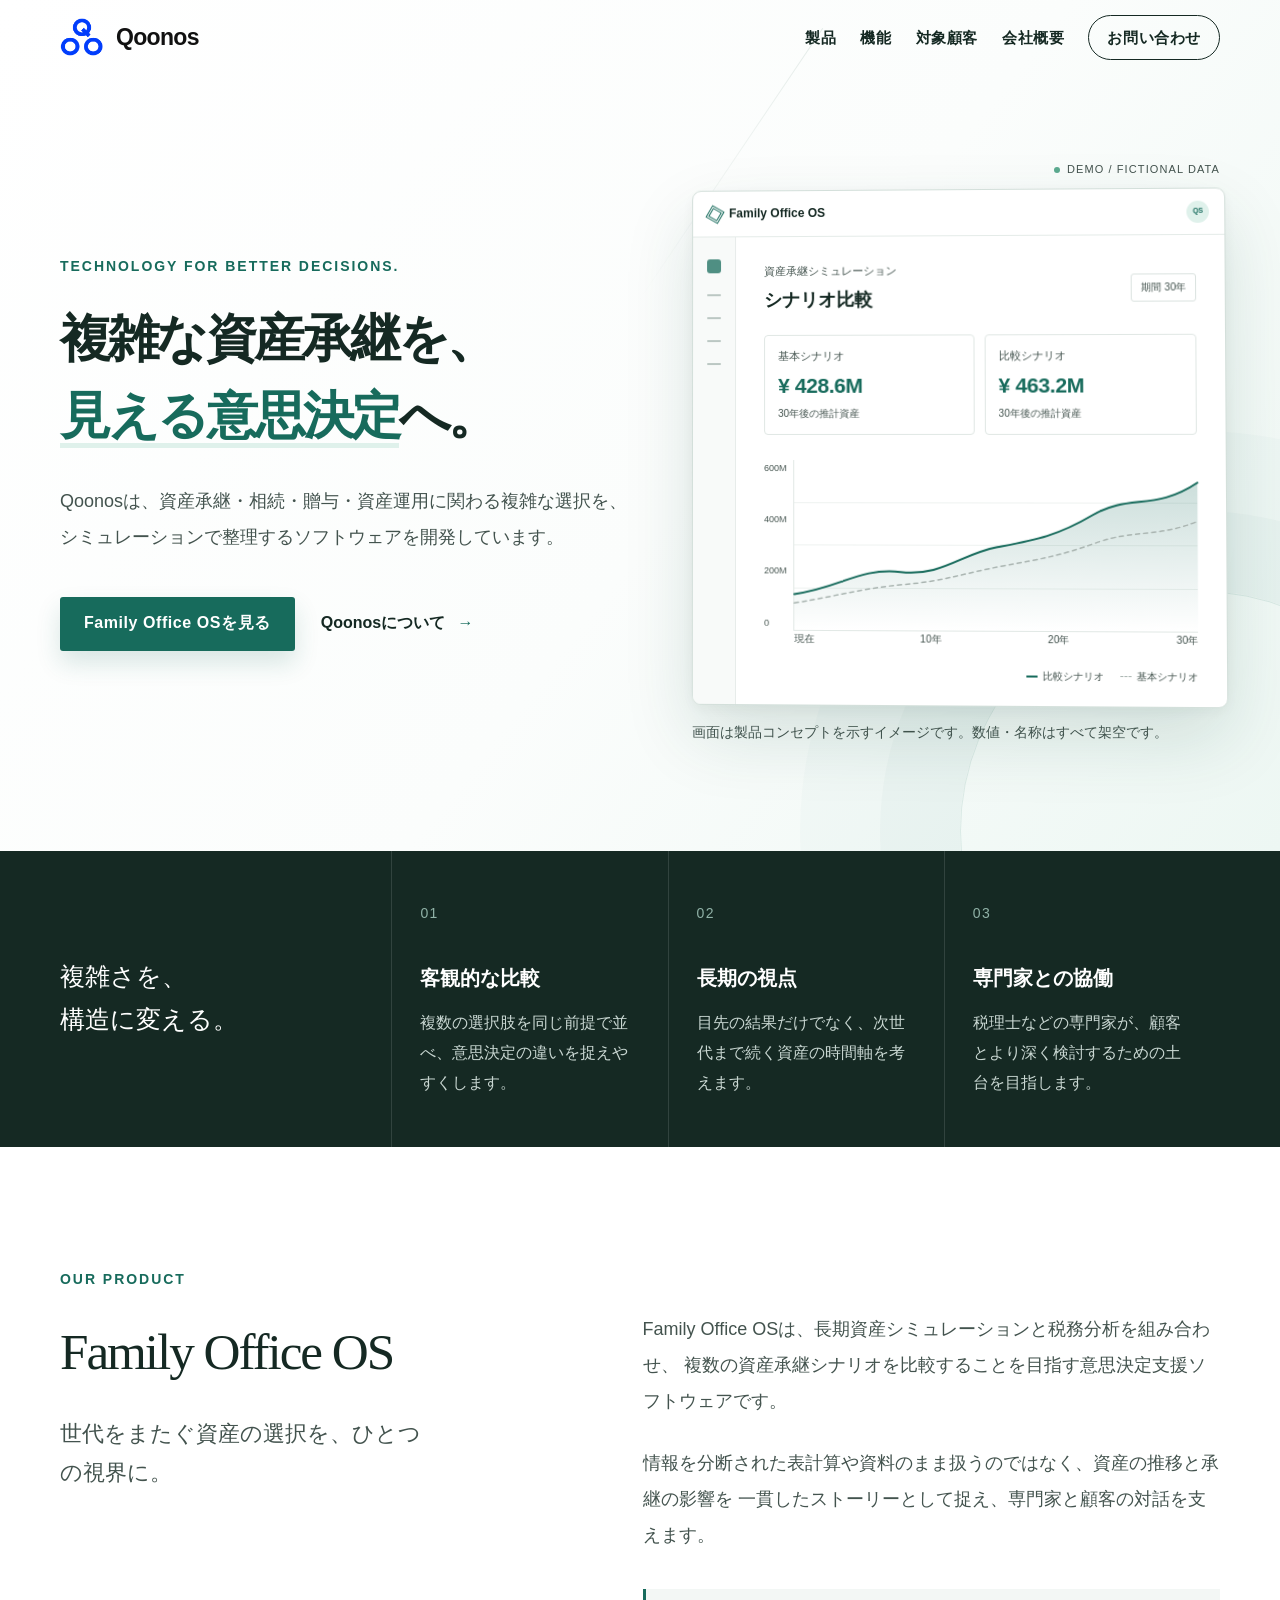
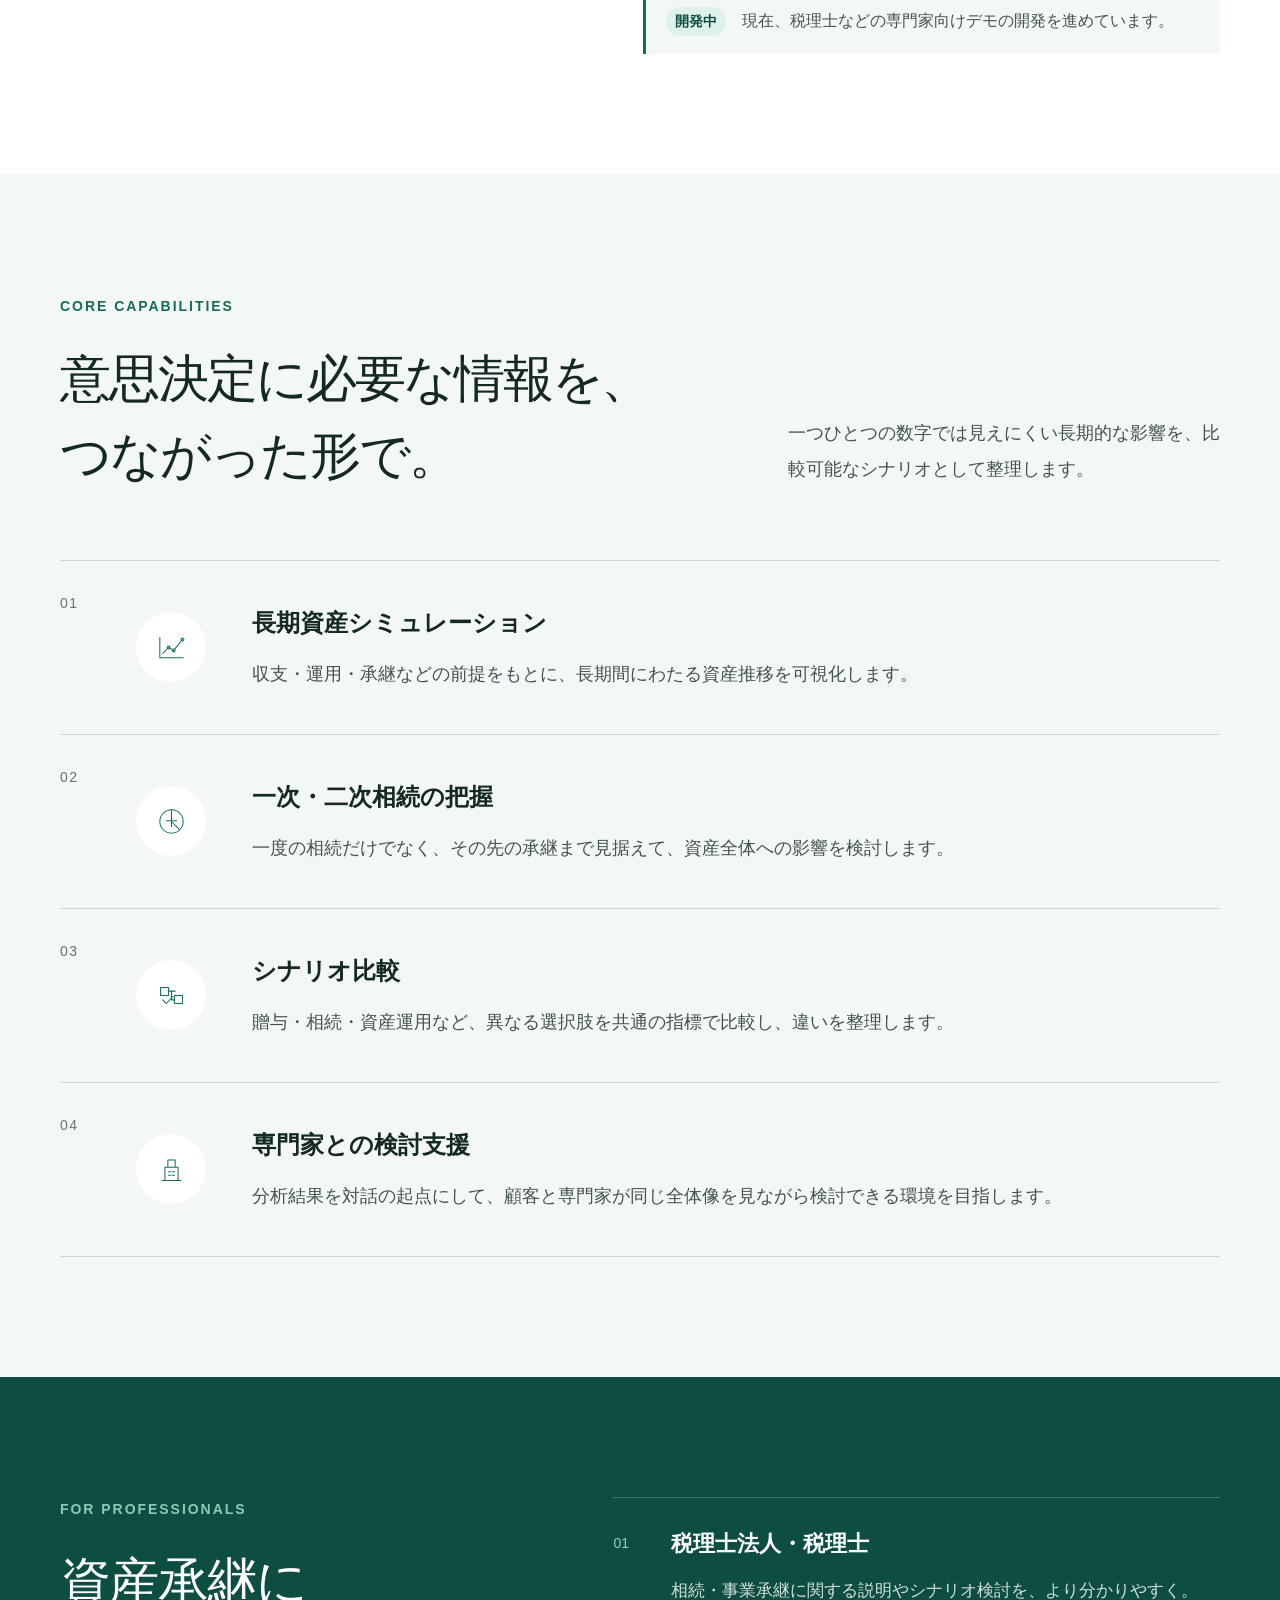
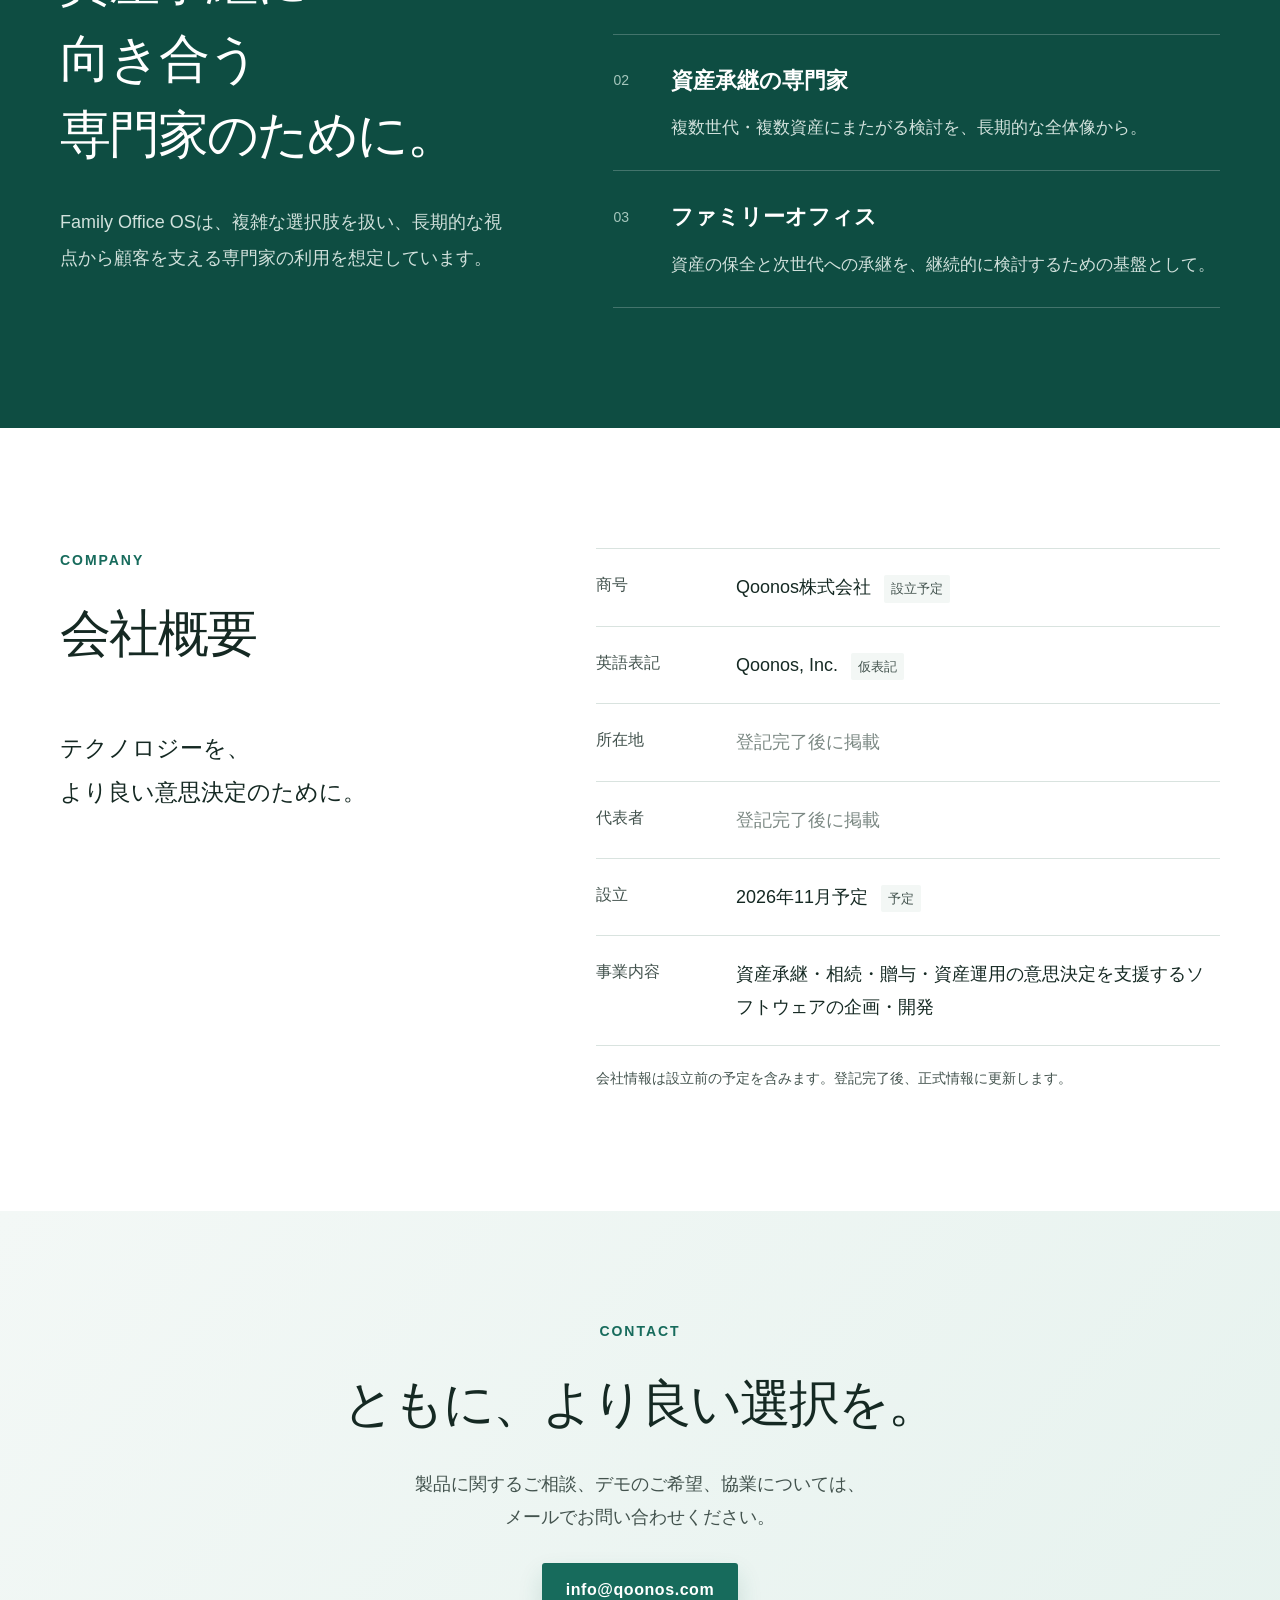
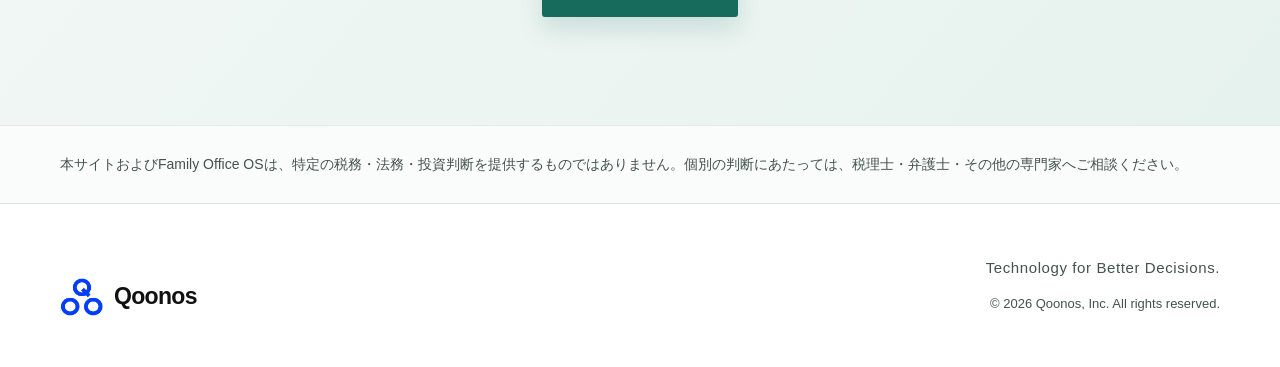
==== commit 8541bc0d: "Set requested contact paragraph line break" ====
--- a/index.html
+++ b/index.html
@@ -228,7 +228,7 @@
         <div class="container contact-inner reveal">
           <p class="eyebrow">Contact</p>
           <h2>ともに、より良い選択を。</h2>
-          <p>製品に関するご相談、デモのご希望、協業については、メールでお問い合わせください。</p>
+          <p>製品に関するご相談、デモのご希望、協業については、<br />メールでお問い合わせください。</p>
           <a class="button button-primary" href="mailto:info@qoonos.com">info@qoonos.com</a>
         </div>
       </section>
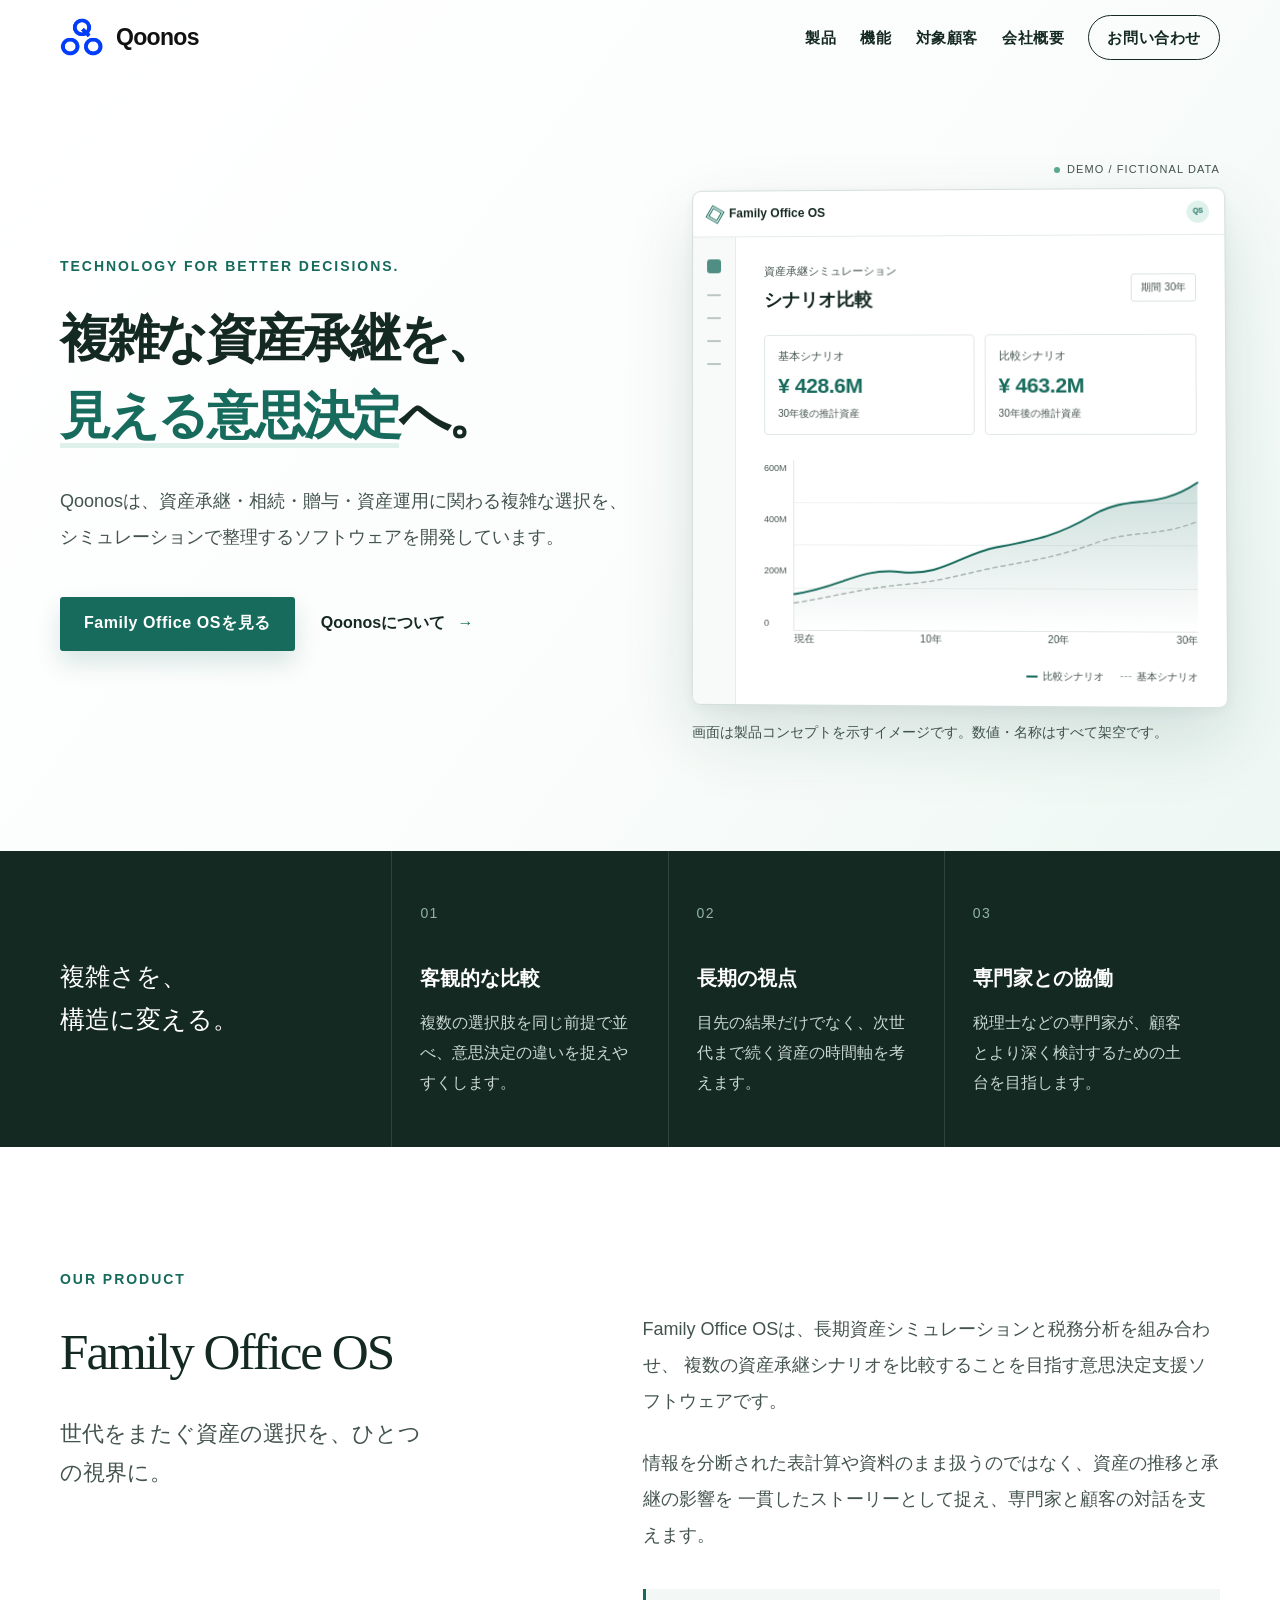
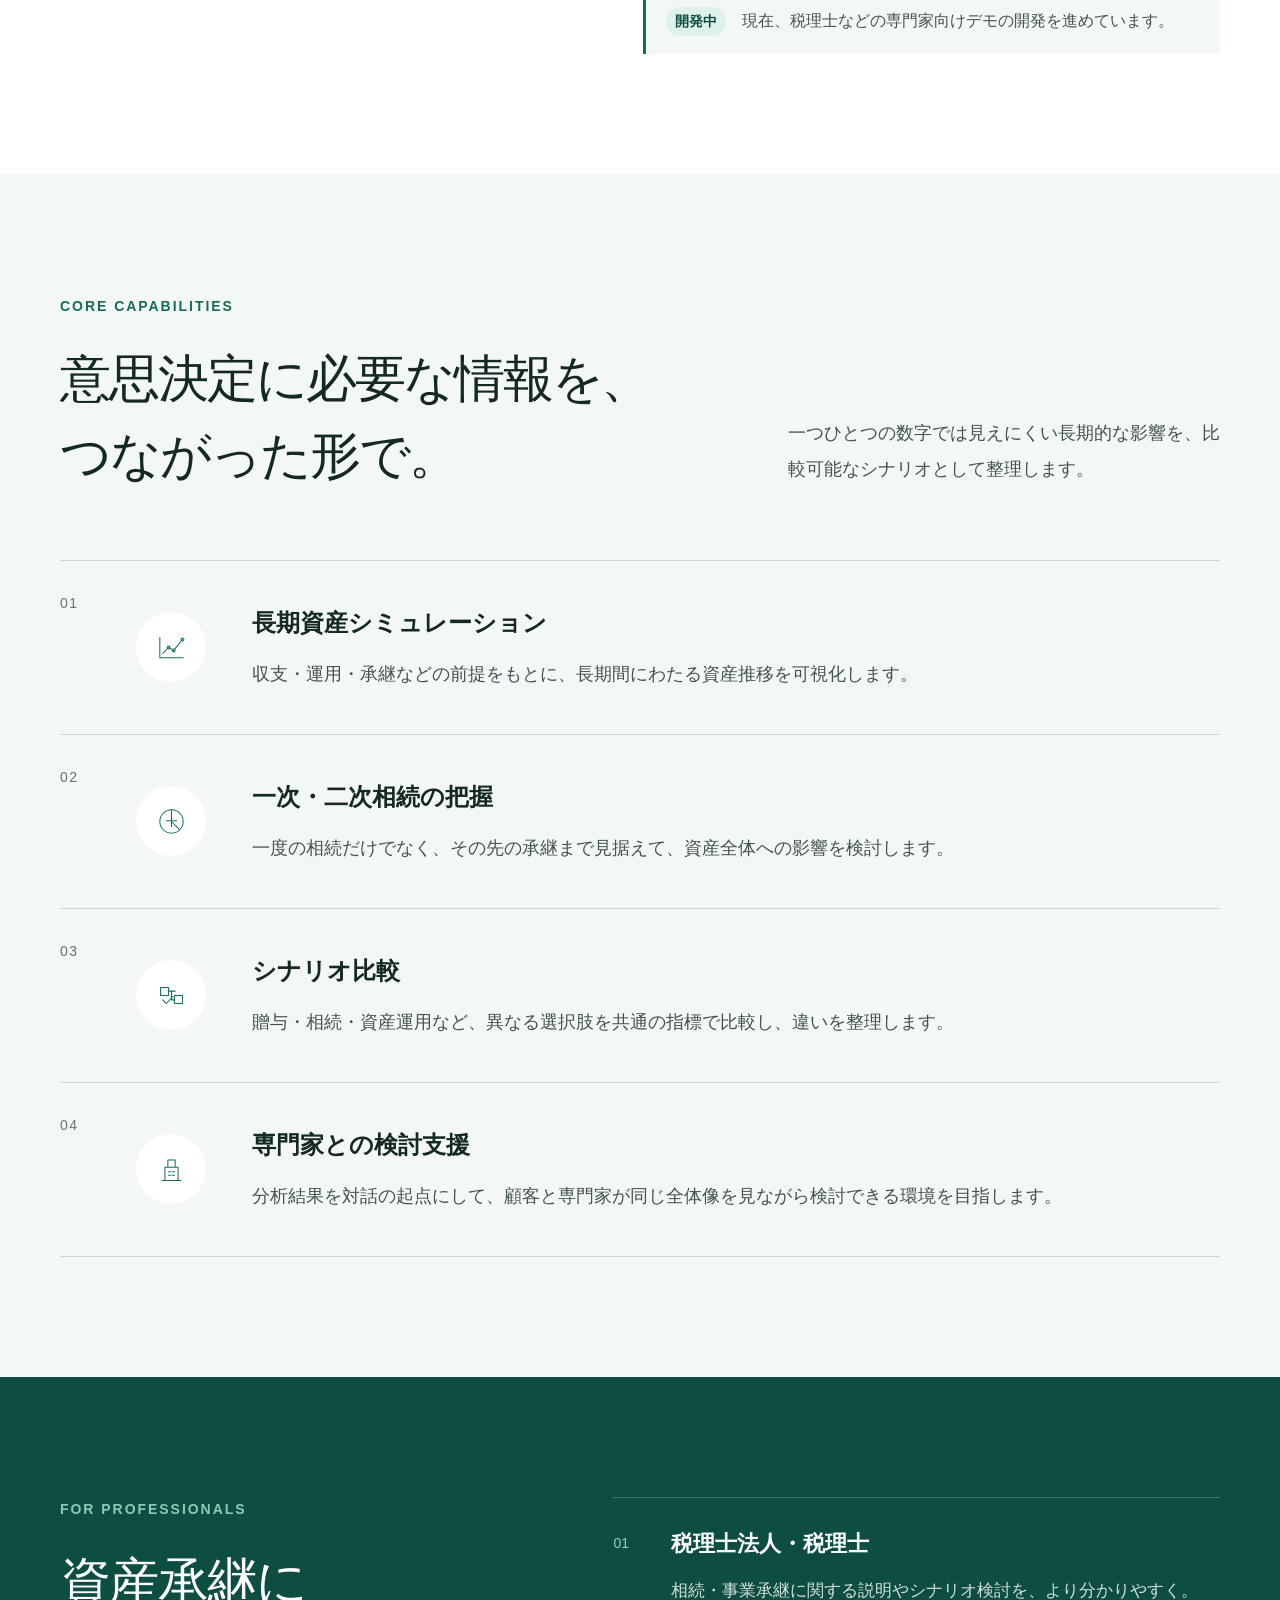
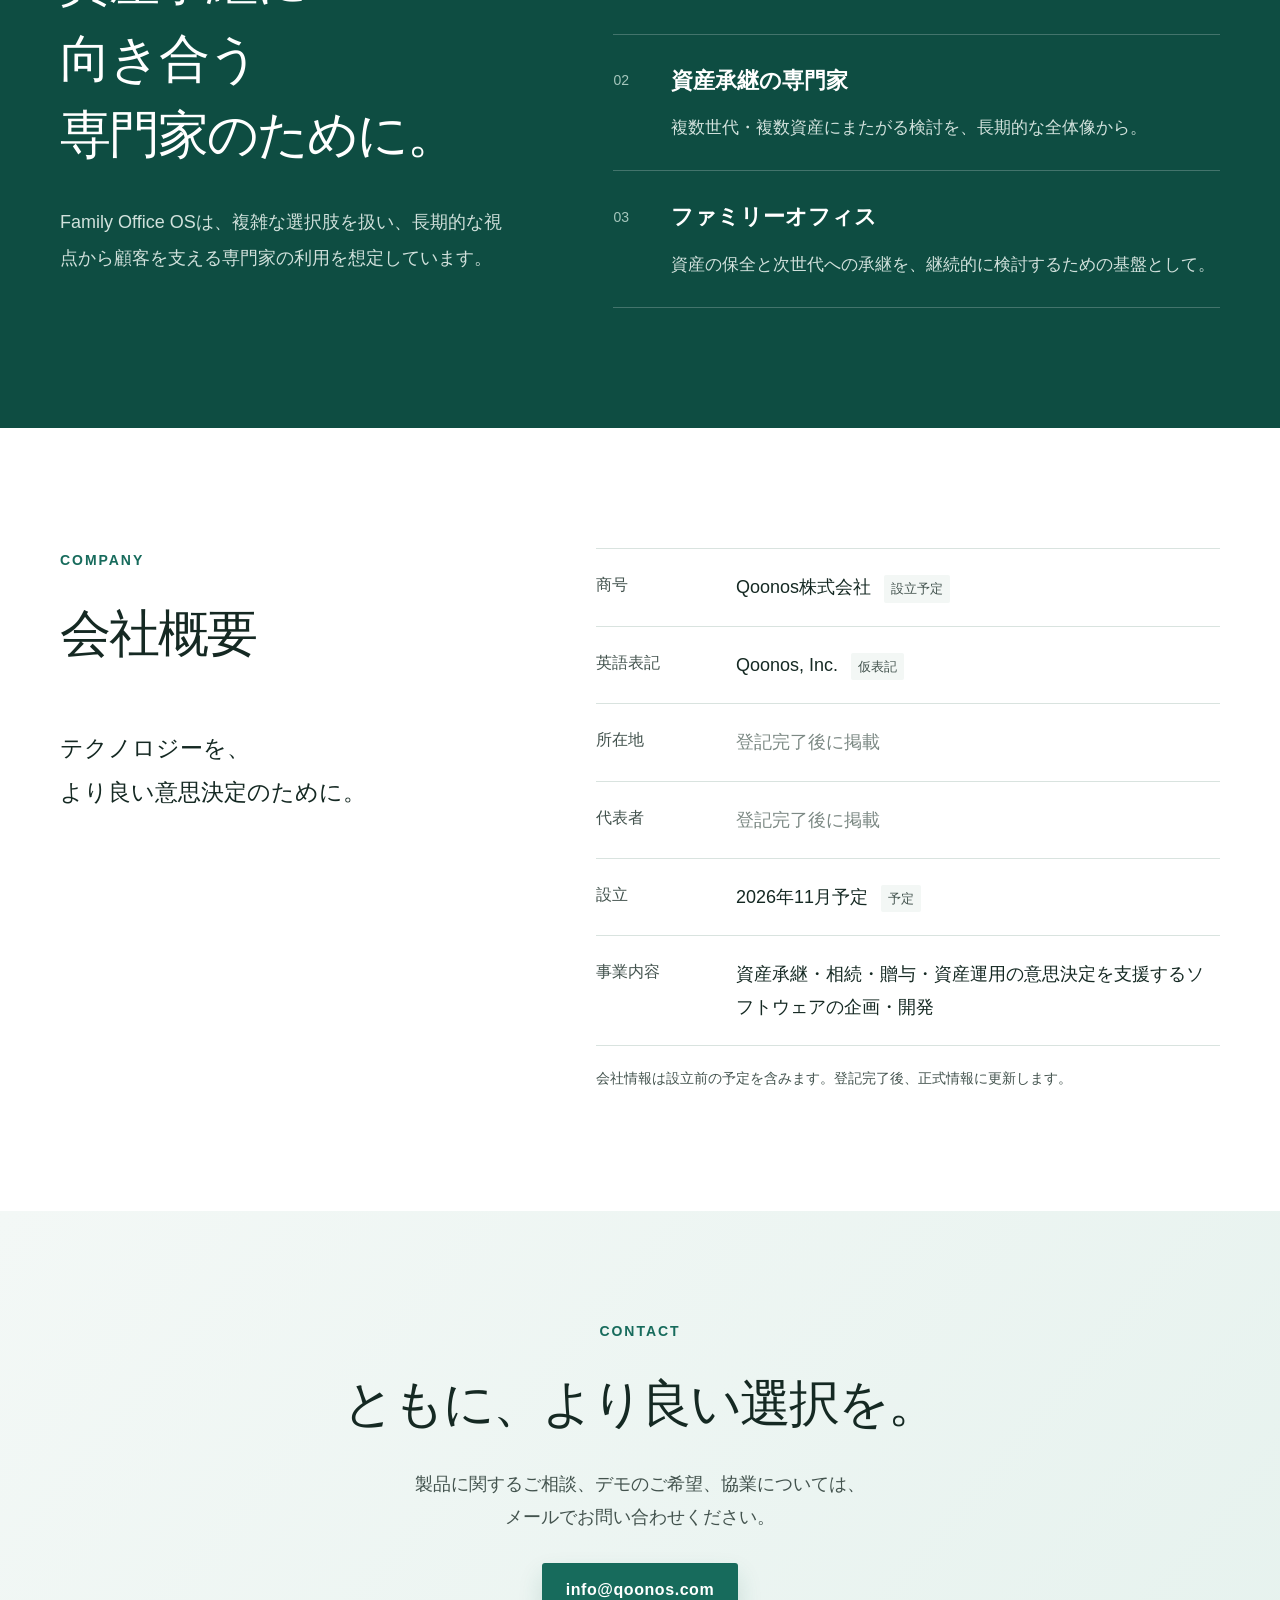
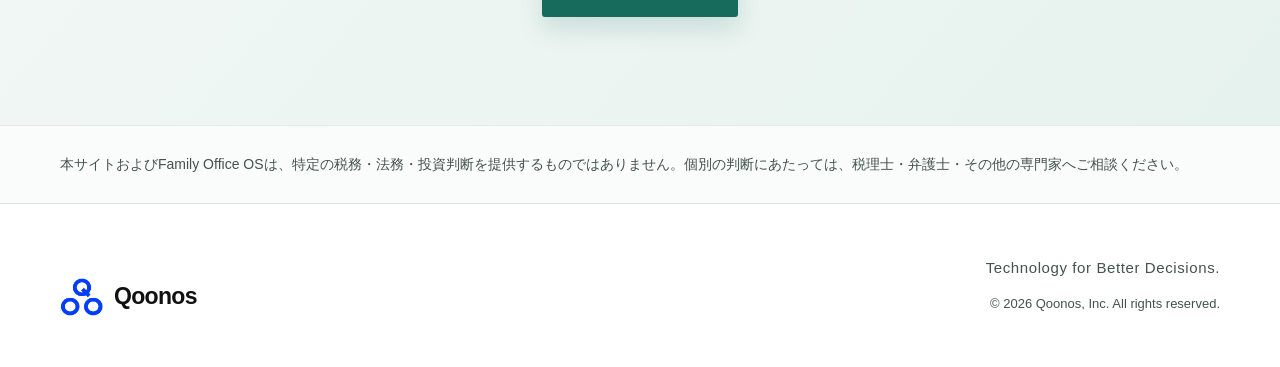
==== commit ba1a36a6: "Remove diagonal line and arc background decorations" ====
--- a/index.html
+++ b/index.html
@@ -10,8 +10,8 @@
     <meta property="og:description" content="複雑な資産承継を、シミュレーションで見える化する。" />
     <title>Qoonos株式会社 | Technology for Better Decisions.</title>
     <link rel="icon" href="assets/qoonos-symbol-transparent.png" type="image/png" />
-    <link rel="stylesheet" href="styles.css?v=20261010-readable" />
-    <script src="script.js?v=20261010" defer></script>
+    <link rel="stylesheet" href="styles.css?v=20261101-clean" />
+    <script src="script.js?v=20261101-compat" defer></script>
   </head>
   <body>
     <a class="skip-link" href="#main">本文へ移動</a>
@@ -37,7 +37,6 @@
 
     <main id="main">
       <section id="top" class="hero">
-        <div class="hero-glow" aria-hidden="true"></div>
         <div class="container hero-grid">
           <div class="hero-copy reveal">
             <p class="eyebrow">Technology for Better Decisions.</p>
@@ -246,7 +245,7 @@
           <img class="brand-mark" src="assets/qoonos-symbol-transparent.png" alt="" />
           <span>Qoonos</span>
         </a>
-        <div><p>Technology for Better Decisions.</p><small>© <span data-year></span> Qoonos, Inc. All rights reserved.</small></div>
+        <div><p>Technology for Better Decisions.</p><small>© <span data-year>2026</span> Qoonos, Inc. All rights reserved.</small></div>
       </div>
     </footer>
   </body>
--- a/styles.css
+++ b/styles.css
@@ -13,86 +13,84 @@
 
 * { box-sizing: border-box; }
 html { scroll-behavior: smooth; scroll-padding-top: 84px; }
-body { margin: 0; color: var(--ink); background: var(--white); font-family: var(--sans); line-height: 1.8; -webkit-font-smoothing: antialiased; }
+body { margin: 0; color: #152923; color: var(--ink); background: #fff; background: var(--white); font-family: Inter, "Hiragino Kaku Gothic ProN", "Yu Gothic", YuGothic, sans-serif; font-family: var(--sans); line-height: 1.8; -webkit-font-smoothing: antialiased; }
 a { color: inherit; text-decoration: none; }
 button { color: inherit; font: inherit; }
-.container { width: min(1160px, calc(100% - 48px)); margin-inline: auto; }
-.skip-link { position: fixed; left: 16px; top: -100px; z-index: 999; padding: 10px 16px; color: #fff; background: var(--green); }
+.container { width: calc(100% - 48px); max-width: 1160px; margin-left: auto; margin-right: auto; width: min(1160px, calc(100% - 48px)); margin-inline: auto; }
+.skip-link { position: fixed; left: 16px; top: -100px; z-index: 999; padding: 10px 16px; color: #fff; background: #176b5c; background: var(--green); }
 .skip-link:focus { top: 16px; }
 .sr-only { position: absolute; width: 1px; height: 1px; padding: 0; margin: -1px; overflow: hidden; clip: rect(0,0,0,0); white-space: nowrap; border: 0; }
 
-.site-header { position: fixed; inset: 0 0 auto; z-index: 100; height: 76px; border-bottom: 1px solid transparent; transition: background .25s, border-color .25s, box-shadow .25s; }
-.site-header.scrolled { background: rgba(255,255,255,.94); border-color: var(--line); box-shadow: 0 8px 30px rgba(15,61,52,.06); backdrop-filter: blur(16px); }
+.site-header { position: fixed; top: 0; right: 0; left: 0; inset: 0 0 auto; z-index: 100; height: 76px; border-bottom: 1px solid transparent; transition: background .25s, border-color .25s, box-shadow .25s; }
+.site-header.scrolled { background: rgba(255,255,255,.94); border-color: #d9e3df; border-color: var(--line); box-shadow: 0 8px 30px rgba(15,61,52,.06); backdrop-filter: blur(16px); }
 .header-inner { height: 100%; display: flex; align-items: center; justify-content: space-between; }
 .brand { display: inline-flex; align-items: center; gap: 10px; font-size: 23px; font-weight: 700; letter-spacing: -.03em; }
 .brand-mark { display: block; width: auto; height: 40px; object-fit: contain; flex-shrink: 0; }
 .site-header .brand { color: #111; gap: 12px; }
 .primary-nav { display: flex; align-items: center; gap: 24px; font-size: 15px; font-weight: 600; letter-spacing: .04em; }
 .primary-nav > a { transition: color .2s; }
-.primary-nav > a:hover { color: var(--green); }
-.nav-contact { padding: 8px 18px; border: 1px solid var(--ink); border-radius: 999px; }
+.primary-nav > a:hover { color: #176b5c; color: var(--green); }
+.nav-contact { padding: 8px 18px; border: 1px solid #152923; border: 1px solid var(--ink); border-radius: 999px; }
 .menu-button { display: none; }
 
 .hero { position: relative; overflow: hidden; min-height: 810px; padding: 160px 0 106px; background: linear-gradient(128deg, #fff 0%, #fbfdfc 55%, #edf7f3 100%); }
-.hero::after { content: ""; position: absolute; width: 1px; height: 330px; top: 0; left: 57%; background: linear-gradient(var(--line), transparent); transform: rotate(34deg); opacity: .7; }
-.hero-glow { position: absolute; width: 480px; height: 480px; right: -160px; bottom: -220px; border: 1px solid rgba(23,107,92,.11); border-radius: 50%; box-shadow: 0 0 0 80px rgba(23,107,92,.025), 0 0 0 160px rgba(23,107,92,.018); }
 .hero-grid { position: relative; z-index: 1; display: grid; grid-template-columns: 1.05fr .95fr; gap: 48px; align-items: center; }
-.eyebrow { margin: 0 0 22px; color: var(--green); font-size: 14px; font-weight: 700; letter-spacing: .14em; text-transform: uppercase; }
-.hero h1 { margin: 0; font-family: var(--serif); font-size: clamp(45px, 4vw, 52px); font-weight: 600; line-height: 1.5; letter-spacing: -.055em; }
-.hero h1 span { position: relative; color: var(--green); }
-.hero h1 span::after { content: ""; position: absolute; left: 0; right: 0; bottom: -4px; height: 5px; background: var(--mint); z-index: -1; }
-.hero-lead { max-width: 610px; margin: 28px 0 0; color: var(--ink-soft); font-size: 18px; line-height: 2; }
+.eyebrow { margin: 0 0 22px; color: #176b5c; color: var(--green); font-size: 14px; font-weight: 700; letter-spacing: .14em; text-transform: uppercase; }
+.hero h1 { margin: 0; font-family: "Hiragino Mincho ProN", "Yu Mincho", YuMincho, Georgia, serif; font-family: var(--serif); font-size: 52px; font-size: clamp(45px, 4vw, 52px); font-weight: 600; line-height: 1.5; letter-spacing: -.055em; }
+.hero h1 span { position: relative; color: #176b5c; color: var(--green); }
+.hero h1 span::after { content: ""; position: absolute; left: 0; right: 0; bottom: -4px; height: 5px; background: #dff1eb; background: var(--mint); z-index: -1; }
+.hero-lead { max-width: 610px; margin: 28px 0 0; color: #43534e; color: var(--ink-soft); font-size: 18px; line-height: 2; }
 .hero-actions { display: flex; flex-wrap: wrap; align-items: center; gap: 26px; margin-top: 42px; }
 .button { display: inline-flex; align-items: center; justify-content: center; min-height: 54px; padding: 12px 24px; border-radius: 3px; font-size: 16px; font-weight: 700; letter-spacing: .035em; }
-.button-primary { color: #fff; background: var(--green); box-shadow: 0 12px 24px rgba(23,107,92,.16); transition: transform .2s, background .2s, box-shadow .2s; }
-.button-primary:hover { background: var(--green-dark); box-shadow: 0 15px 30px rgba(23,107,92,.22); transform: translateY(-2px); }
+.button-primary { color: #fff; background: #176b5c; background: var(--green); box-shadow: 0 12px 24px rgba(23,107,92,.16); transition: transform .2s, background .2s, box-shadow .2s; }
+.button-primary:hover { background: #0e4d42; background: var(--green-dark); box-shadow: 0 15px 30px rgba(23,107,92,.22); transform: translateY(-2px); }
 .text-link { font-size: 16px; font-weight: 700; }
-.text-link span { display: inline-block; margin-left: 8px; color: var(--green); transition: transform .2s; }
+.text-link span { display: inline-block; margin-left: 8px; color: #176b5c; color: var(--green); transition: transform .2s; }
 .text-link:hover span { transform: translateX(4px); }
 
 .hero-visual { position: relative; min-width: 0; }
-.demo-label { display: flex; align-items: center; justify-content: flex-end; gap: 7px; margin-bottom: 10px; color: var(--ink-soft); font-size: 11px; letter-spacing: .1em; }
+.demo-label { display: flex; align-items: center; justify-content: flex-end; gap: 7px; margin-bottom: 10px; color: #43534e; color: var(--ink-soft); font-size: 11px; letter-spacing: .1em; }
 .demo-label span { width: 6px; height: 6px; background: #5baa8f; border-radius: 50%; }
 .dashboard-shell { overflow: hidden; border: 1px solid #d3dfda; border-radius: 9px; background: #fff; box-shadow: 0 30px 70px rgba(16,70,59,.14), 0 4px 15px rgba(16,70,59,.05); transform: perspective(1400px) rotateY(-2deg) rotateX(1deg); transform-origin: center left; }
 .dashboard-topbar { height: 46px; display: flex; align-items: center; justify-content: space-between; padding: 0 15px; border-bottom: 1px solid #e4ebe8; }
 .mini-brand { display: flex; align-items: center; gap: 7px; font-size: 12px; font-weight: 700; }
-.mini-brand i { width: 14px; height: 14px; border: 3px double var(--green); transform: rotate(30deg); }
-.avatar { display: grid; place-items: center; width: 22px; height: 22px; color: var(--green); background: var(--mint); border-radius: 50%; font-size: 7px; font-weight: 800; }
+.mini-brand i { width: 14px; height: 14px; border: 3px double #176b5c; border: 3px double var(--green); transform: rotate(30deg); }
+.avatar { display: grid; place-items: center; width: 22px; height: 22px; color: #176b5c; color: var(--green); background: #dff1eb; background: var(--mint); border-radius: 50%; font-size: 7px; font-weight: 800; }
 .dashboard-body { display: grid; grid-template-columns: 43px 1fr; min-height: 410px; }
 .dashboard-nav { display: flex; flex-direction: column; align-items: center; gap: 21px; padding-top: 22px; background: #f8faf9; border-right: 1px solid #e7ecea; }
 .dashboard-nav b, .dashboard-nav i { display: block; width: 14px; height: 2px; background: #bbc7c3; border-radius: 3px; }
-.dashboard-nav b { height: 14px; background: var(--green); opacity: .75; }
+.dashboard-nav b { height: 14px; background: #176b5c; background: var(--green); opacity: .75; }
 .dashboard-content { min-width: 0; padding: 25px 28px 20px; }
 .dashboard-heading { display: flex; align-items: center; justify-content: space-between; }
 .dashboard-heading div { display: flex; flex-direction: column; }
-.dashboard-heading small { color: var(--ink-soft); font-size: 11px; }
+.dashboard-heading small { color: #43534e; color: var(--ink-soft); font-size: 11px; }
 .dashboard-heading strong { margin-top: 2px; font-size: 18px; }
-.dashboard-heading > span { padding: 4px 9px; border: 1px solid #dbe3e0; border-radius: 3px; color: var(--ink-soft); font-size: 10px; }
+.dashboard-heading > span { padding: 4px 9px; border: 1px solid #dbe3e0; border-radius: 3px; color: #43534e; color: var(--ink-soft); font-size: 10px; }
 .stat-row { display: grid; grid-template-columns: 1fr 1fr; gap: 10px; margin-top: 19px; }
 .stat-row div { display: grid; padding: 11px 13px; border: 1px solid #e0e7e4; border-radius: 4px; }
-.stat-row small { color: var(--ink-soft); font-size: 11px; }
-.stat-row strong { color: var(--green); font-size: 21px; letter-spacing: -.02em; }
-.stat-row em { color: var(--ink-soft); font-size: 10px; font-style: normal; }
+.stat-row small { color: #43534e; color: var(--ink-soft); font-size: 11px; }
+.stat-row strong { color: #176b5c; color: var(--green); font-size: 21px; letter-spacing: -.02em; }
+.stat-row em { color: #43534e; color: var(--ink-soft); font-size: 10px; font-style: normal; }
 .chart-wrap { display: grid; grid-template-columns: 29px 1fr; height: 185px; margin-top: 25px; }
-.chart-y { display: flex; flex-direction: column; justify-content: space-between; padding-bottom: 15px; color: var(--ink-soft); font-size: 9px; }
+.chart-y { display: flex; flex-direction: column; justify-content: space-between; padding-bottom: 15px; color: #43534e; color: var(--ink-soft); font-size: 9px; }
 .chart { position: relative; height: 170px; border-left: 1px solid #e1e8e5; border-bottom: 1px solid #e1e8e5; }
 .grid-line { position: absolute; left: 0; right: 0; height: 1px; background: #eef2f0; }
 .line-1 { top: 25%; }.line-2 { top: 50%; }.line-3 { top: 75%; }
-.chart svg { position: absolute; inset: 0; width: 100%; height: 100%; overflow: visible; }
+.chart svg { position: absolute; top: 0; right: 0; bottom: 0; left: 0; inset: 0; width: 100%; height: 100%; overflow: visible; }
 .chart .area { fill: url(#area); }
 .chart .line-a, .chart .line-b { fill: none; stroke-linecap: round; stroke-linejoin: round; vector-effect: non-scaling-stroke; }
-.chart .line-a { stroke: var(--green); stroke-width: 2; }
+.chart .line-a { stroke: #176b5c; stroke: var(--green); stroke-width: 2; }
 .chart .line-b { stroke: #aab5b1; stroke-width: 1.5; stroke-dasharray: 4 4; }
-.chart-x { position: absolute; display: flex; justify-content: space-between; left: 0; right: 0; bottom: -18px; color: var(--ink-soft); font-size: 10px; }
-.legend { display: flex; flex-wrap: wrap; justify-content: flex-end; gap: 8px 16px; margin-top: 20px; color: var(--ink-soft); font-size: 10px; }
+.chart-x { position: absolute; display: flex; justify-content: space-between; left: 0; right: 0; bottom: -18px; color: #43534e; color: var(--ink-soft); font-size: 10px; }
+.legend { display: flex; flex-wrap: wrap; justify-content: flex-end; gap: 8px 16px; margin-top: 20px; color: #43534e; color: var(--ink-soft); font-size: 10px; }
 .legend span { display: flex; align-items: center; gap: 5px; }
 .legend i { display: inline-block; width: 11px; height: 2px; }
-.legend .green { background: var(--green); }.legend .gray { border-top: 1px dashed #aab5b1; }
-.hero-visual > p { margin: 16px 0 0; color: var(--ink-soft); font-size: 14px; text-align: left; }
-
-.principles { position: relative; z-index: 2; background: var(--ink); color: #fff; }
+.legend .green { background: #176b5c; background: var(--green); }.legend .gray { border-top: 1px dashed #aab5b1; }
+.hero-visual > p { margin: 16px 0 0; color: #43534e; color: var(--ink-soft); font-size: 14px; text-align: left; }
+
+.principles { position: relative; z-index: 2; background: #152923; background: var(--ink); color: #fff; }
 .principles-grid { display: grid; grid-template-columns: 1.2fr repeat(3, 1fr); min-height: 260px; }
-.principles-grid > p { align-self: center; margin: 0; font-family: var(--serif); font-size: 25px; line-height: 1.7; }
+.principles-grid > p { align-self: center; margin: 0; font-family: "Hiragino Mincho ProN", "Yu Mincho", YuMincho, Georgia, serif; font-family: var(--serif); font-size: 25px; line-height: 1.7; }
 .principles-grid > div { padding: 48px 28px; border-left: 1px solid rgba(255,255,255,.12); }
 .principles-grid span { color: #91b3a8; font-size: 14px; letter-spacing: .1em; }
 .principles-grid h2 { margin: 32px 0 12px; font-size: 20px; font-weight: 600; }
@@ -101,27 +99,27 @@
 .section { padding: 120px 0; }
 .product-section { background: #fff; }
 .product-grid { display: grid; grid-template-columns: .9fr 1.1fr; gap: 110px; }
-.section-intro h2, .section-heading h2, .audience-copy h2, .contact-inner h2 { margin: 0; font-family: var(--serif); font-size: clamp(36px, 4vw, 52px); font-weight: 500; line-height: 1.5; letter-spacing: -.04em; }
-.section-lead { max-width: 380px; margin-top: 23px; color: var(--ink-soft); font-family: var(--serif); font-size: 22px; line-height: 1.8; }
+.section-intro h2, .section-heading h2, .audience-copy h2, .contact-inner h2 { margin: 0; font-family: "Hiragino Mincho ProN", "Yu Mincho", YuMincho, Georgia, serif; font-family: var(--serif); font-size: 52px; font-size: clamp(36px, 4vw, 52px); font-weight: 500; line-height: 1.5; letter-spacing: -.04em; }
+.section-lead { max-width: 380px; margin-top: 23px; color: #43534e; color: var(--ink-soft); font-family: "Hiragino Mincho ProN", "Yu Mincho", YuMincho, Georgia, serif; font-family: var(--serif); font-size: 22px; line-height: 1.8; }
 .product-copy { padding-top: 44px; }
-.product-copy > p { margin: 0 0 26px; color: var(--ink-soft); font-size: 18px; line-height: 2; }
-.product-note { display: flex; align-items: center; gap: 16px; margin-top: 36px; padding: 18px 20px; background: var(--mist); border-left: 3px solid var(--green); }
-.product-note span { flex: 0 0 auto; padding: 2px 9px; color: var(--green-dark); background: var(--mint); border-radius: 999px; font-size: 14px; font-weight: 700; }
-.product-note p { margin: 0; color: var(--ink-soft); font-size: 16px; }
-
-.features-section { background: var(--mist); }
+.product-copy > p { margin: 0 0 26px; color: #43534e; color: var(--ink-soft); font-size: 18px; line-height: 2; }
+.product-note { display: flex; align-items: center; gap: 16px; margin-top: 36px; padding: 18px 20px; background: #f3f7f5; background: var(--mist); border-left: 3px solid #176b5c; border-left: 3px solid var(--green); }
+.product-note span { flex: 0 0 auto; padding: 2px 9px; color: #0e4d42; color: var(--green-dark); background: #dff1eb; background: var(--mint); border-radius: 999px; font-size: 14px; font-weight: 700; }
+.product-note p { margin: 0; color: #43534e; color: var(--ink-soft); font-size: 16px; }
+
+.features-section { background: #f3f7f5; background: var(--mist); }
 .section-heading { display: grid; grid-template-columns: 1.2fr .8fr; gap: 80px; align-items: end; margin-bottom: 65px; }
-.section-heading > p { margin: 0 0 8px; color: var(--ink-soft); font-size: 18px; line-height: 2; }
+.section-heading > p { margin: 0 0 8px; color: #43534e; color: var(--ink-soft); font-size: 18px; line-height: 2; }
 .feature-list { border-top: 1px solid #cbd7d2; }
 .feature-item { display: grid; grid-template-columns: 50px 90px 1fr; gap: 26px; align-items: center; min-height: 174px; padding: 30px 0; border-bottom: 1px solid #cbd7d2; }
 .feature-number { align-self: start; color: #65756e; font-size: 14px; letter-spacing: .1em; }
 .feature-icon { display: grid; place-items: center; width: 70px; height: 70px; background: #fff; border-radius: 50%; }
-.feature-icon svg { width: 35px; height: 35px; fill: none; stroke: var(--green); stroke-width: 1.4; stroke-linecap: round; stroke-linejoin: round; }
+.feature-icon svg { width: 35px; height: 35px; fill: none; stroke: #176b5c; stroke: var(--green); stroke-width: 1.4; stroke-linecap: round; stroke-linejoin: round; }
 .feature-item > div:last-child { display: grid; grid-template-columns: 1fr; gap: 12px; align-items: center; }
-.feature-item h3 { margin: 0; font-family: var(--serif); font-size: 24px; font-weight: 600; }
-.feature-item p { margin: 0; color: var(--ink-soft); font-size: 18px; line-height: 1.95; }
-
-.audience-section { overflow: hidden; color: #fff; background: var(--green-dark); }
+.feature-item h3 { margin: 0; font-family: "Hiragino Mincho ProN", "Yu Mincho", YuMincho, Georgia, serif; font-family: var(--serif); font-size: 24px; font-weight: 600; }
+.feature-item p { margin: 0; color: #43534e; color: var(--ink-soft); font-size: 18px; line-height: 1.95; }
+
+.audience-section { overflow: hidden; color: #fff; background: #0e4d42; background: var(--green-dark); }
 .audience-grid { display: grid; grid-template-columns: .85fr 1.15fr; gap: 105px; }
 .audience-copy .eyebrow { color: #8bcab8; }
 .audience-heading-line { display: block; white-space: nowrap; }
@@ -134,38 +132,38 @@
 
 .company-section { background: #fff; }
 .company-grid { display: grid; grid-template-columns: .8fr 1.2fr; gap: 120px; }
-.company-message { margin-top: 55px; font-family: var(--serif); font-size: 23px; line-height: 1.9; }
-.company-details dl { margin: 0; border-top: 1px solid var(--line); }
-.company-details dl > div { display: grid; grid-template-columns: 140px 1fr; padding: 22px 0; border-bottom: 1px solid var(--line); }
-.company-details dt { color: var(--ink-soft); font-size: 16px; }
+.company-message { margin-top: 55px; font-family: "Hiragino Mincho ProN", "Yu Mincho", YuMincho, Georgia, serif; font-family: var(--serif); font-size: 23px; line-height: 1.9; }
+.company-details dl { margin: 0; border-top: 1px solid #d9e3df; border-top: 1px solid var(--line); }
+.company-details dl > div { display: grid; grid-template-columns: 140px 1fr; padding: 22px 0; border-bottom: 1px solid #d9e3df; border-bottom: 1px solid var(--line); }
+.company-details dt { color: #43534e; color: var(--ink-soft); font-size: 16px; }
 .company-details dd { margin: 0; font-size: 18px; }
-.company-details small { display: inline-block; margin-left: 8px; padding: 2px 7px; color: var(--ink-soft); background: var(--mist); border-radius: 2px; font-size: 13px; }
+.company-details small { display: inline-block; margin-left: 8px; padding: 2px 7px; color: #43534e; color: var(--ink-soft); background: #f3f7f5; background: var(--mist); border-radius: 2px; font-size: 13px; }
 .pending { color: #7c8984; }
-.provisional-note { margin: 20px 0 0; color: var(--ink-soft); font-size: 14px; }
+.provisional-note { margin: 20px 0 0; color: #43534e; color: var(--ink-soft); font-size: 14px; }
 
 .contact-section { padding: 108px 0; background: linear-gradient(130deg, #f3f8f6, #e6f2ee); text-align: center; }
 .contact-inner { max-width: 700px; }
-.contact-inner > p:not(.eyebrow) { max-width: 620px; margin: 25px auto 30px; color: var(--ink-soft); font-size: 18px; }
+.contact-inner > p:not(.eyebrow) { max-width: 620px; margin: 25px auto 30px; color: #43534e; color: var(--ink-soft); font-size: 18px; }
 .button-muted { color: #64736e; background: rgba(255,255,255,.8); border: 1px solid #cbd8d3; cursor: not-allowed; }
 .contact-inner small { display: block; margin-top: 13px; color: #73817c; font-size: 10px; }
 .disclaimer { padding: 25px 0; background: #fafcfc; border-top: 1px solid #e4eae8; }
-.disclaimer p { margin: 0; color: var(--ink-soft); font-size: 14px; text-align: left; line-height: 1.9; }
-.site-footer { padding: 50px 0; color: var(--ink-soft); background: #fff; border-top: 1px solid var(--line); }
+.disclaimer p { margin: 0; color: #43534e; color: var(--ink-soft); font-size: 14px; text-align: left; line-height: 1.9; }
+.site-footer { padding: 50px 0; color: #43534e; color: var(--ink-soft); background: #fff; border-top: 1px solid #d9e3df; border-top: 1px solid var(--line); }
 .footer-inner { display: flex; align-items: flex-end; justify-content: space-between; }
 .footer-brand { color: #111; }
-.footer-inner div { text-align: right; }.footer-inner p { margin: 0 0 8px; color: var(--ink-soft); font-size: 15px; letter-spacing: .04em; }.footer-inner small { font-size: 13px; }
-
-.reveal { opacity: 0; transform: translateY(18px); transition: opacity .65s ease, transform .65s ease; }
-.reveal.visible { opacity: 1; transform: none; }
+.footer-inner div { text-align: right; }.footer-inner p { margin: 0 0 8px; color: #43534e; color: var(--ink-soft); font-size: 15px; letter-spacing: .04em; }.footer-inner small { font-size: 13px; }
+
+/* Content must remain readable without JavaScript or animation support. */
+.reveal { opacity: 1; transform: none; }
 @media (prefers-reduced-motion: reduce) { html { scroll-behavior: auto; } .reveal { opacity: 1; transform: none; transition: none; } * { animation: none !important; } }
 
 @media (max-width: 900px) {
-  .container { width: min(100% - 36px, 700px); }
+  .container { width: calc(100% - 36px); max-width: 700px; }
   .menu-button { position: relative; z-index: 102; display: flex; width: 42px; height: 42px; padding: 0; border: 0; background: transparent; flex-direction: column; justify-content: center; gap: 7px; }
-  .menu-button span:not(.sr-only) { display: block; width: 24px; height: 1px; margin-left: auto; background: var(--ink); transition: transform .2s; }
+  .menu-button span:not(.sr-only) { display: block; width: 24px; height: 1px; margin-left: auto; background: #152923; background: var(--ink); transition: transform .2s; }
   .menu-button[aria-expanded="true"] span:nth-last-child(2) { transform: translateY(4px) rotate(45deg); }
   .menu-button[aria-expanded="true"] span:last-child { transform: translateY(-4px) rotate(-45deg); }
-  .primary-nav { position: fixed; inset: 0; z-index: 101; display: flex; padding: 110px 34px 50px; background: rgba(255,255,255,.98); flex-direction: column; align-items: flex-start; gap: 25px; font-size: 18px; opacity: 0; visibility: hidden; transform: translateY(-12px); transition: .25s; }
+  .primary-nav { position: fixed; top: 0; right: 0; bottom: 0; left: 0; inset: 0; z-index: 101; display: flex; padding: 110px 34px 50px; background: rgba(255,255,255,.98); flex-direction: column; align-items: flex-start; gap: 25px; font-size: 18px; opacity: 0; visibility: hidden; transform: translateY(-12px); transition: .25s; }
   .primary-nav.open { opacity: 1; visibility: visible; transform: none; }
   .nav-contact { margin-top: 12px; }
   .hero { min-height: auto; padding: 135px 0 85px; }
@@ -180,6 +178,66 @@
   .audience-card { grid-template-columns: 40px 1fr; padding: 24px 0; }
   .audience-card p { grid-column: 2; }
   .company-grid { gap: 50px; }
+}
+
+/* Safari on iOS 9 has neither CSS Grid nor flex gap. Keep the same colors,
+   type and imagery, with a simple vertical reading order on older browsers. */
+@supports not (display: grid) {
+  .hero-grid, .principles-grid, .product-grid, .section-heading,
+  .feature-item, .feature-item > div:last-child, .audience-grid,
+  .audience-card, .company-grid, .company-details dl > div { display: block; }
+  .hero-copy, .section-intro, .audience-copy { margin-bottom: 50px; }
+  .hero-visual { margin-left: auto; margin-right: auto; }
+  .dashboard-shell { transform: none; }
+  .principles-grid { padding-top: 30px; padding-bottom: 30px; }
+  .principles-grid > p { padding: 20px 0; }
+  .principles-grid > div { padding: 25px 0; border-left: 0; border-top: 1px solid rgba(255,255,255,.12); }
+  .product-copy { padding-top: 0; }
+  .section-heading > p { margin-top: 28px; }
+  .feature-number, .audience-card > span { display: block; margin-bottom: 14px; }
+  .feature-icon, .avatar { display: flex; align-items: center; justify-content: center; }
+  .feature-icon { margin-bottom: 18px; }
+  .feature-item h3, .audience-card h3 { margin-bottom: 12px; }
+  .company-details dt { margin-bottom: 8px; }
+  .brand-mark { margin-right: 12px; }
+  .primary-nav > a + a { margin-left: 24px; }
+  .hero-actions > a { margin-right: 26px; margin-bottom: 20px; }
+  .demo-label span, .mini-brand i, .legend i { margin-right: 7px; }
+  .dashboard-body { display: flex; }
+  .dashboard-nav { flex: 0 0 43px; }
+  .dashboard-nav > * { margin-bottom: 21px; }
+  .dashboard-content { flex: 1 1 auto; }
+  .stat-row { display: flex; }
+  .stat-row > div { display: block; flex: 1 1 0%; min-width: 0; }
+  .stat-row > div + div { margin-left: 10px; }
+  .stat-row small, .stat-row strong, .stat-row em { display: block; }
+  .chart-wrap { display: block; position: relative; padding-left: 29px; }
+  .chart-y { position: absolute; top: 0; bottom: 0; left: 0; }
+  .legend > span + span { margin-left: 16px; }
+  .product-note span { margin-right: 16px; }
+  .menu-button span:not(.sr-only) { margin-top: 3px; margin-bottom: 3px; }
+}
+
+@media (max-width: 900px) {
+  /* Navigation remains available if JavaScript is disabled or fails to load. */
+  html:not(.has-menu) .site-header { position: static; height: auto; background: #fff; }
+  html:not(.has-menu) .header-inner { display: block; padding-top: 15px; padding-bottom: 15px; }
+  html:not(.has-menu) .menu-button { display: none; }
+  html:not(.has-menu) .primary-nav { position: static; display: block; padding: 20px 0 0; opacity: 1; visibility: visible; transform: none; }
+  html:not(.has-menu) .primary-nav > a { display: inline-block; margin: 0 18px 14px 0; }
+  @supports not (display: grid) {
+    .primary-nav > a + a { margin-left: 0; margin-top: 25px; }
+    .footer-inner > div { margin-top: 35px; }
+  }
+}
+
+@media (max-width: 600px) {
+  @supports not (display: grid) {
+    .dashboard-nav { flex-basis: 30px; }
+    .hero-actions > a { margin-right: 0; }
+    .hero-actions > a + a { margin-top: 21px; }
+    .product-note span { margin-right: 0; margin-bottom: 10px; }
+  }
 }
 
 @media (max-width: 600px) {
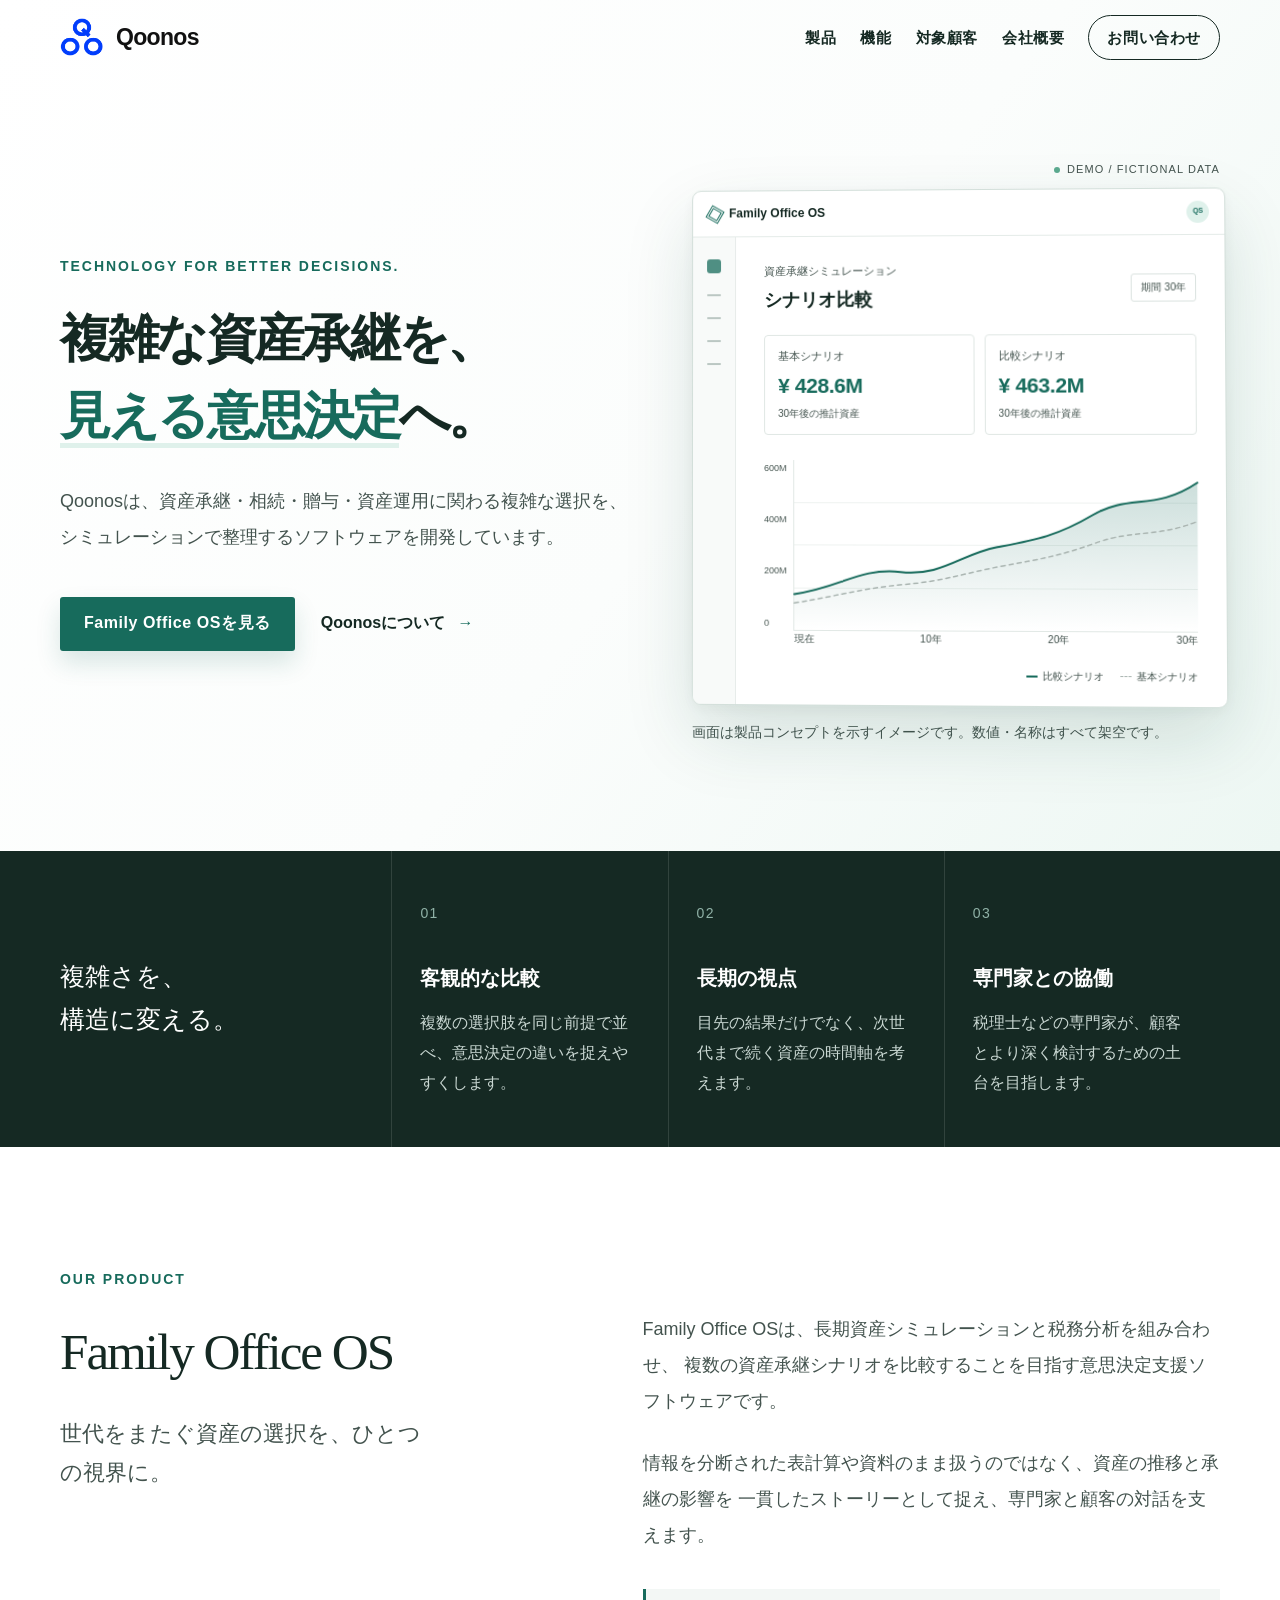
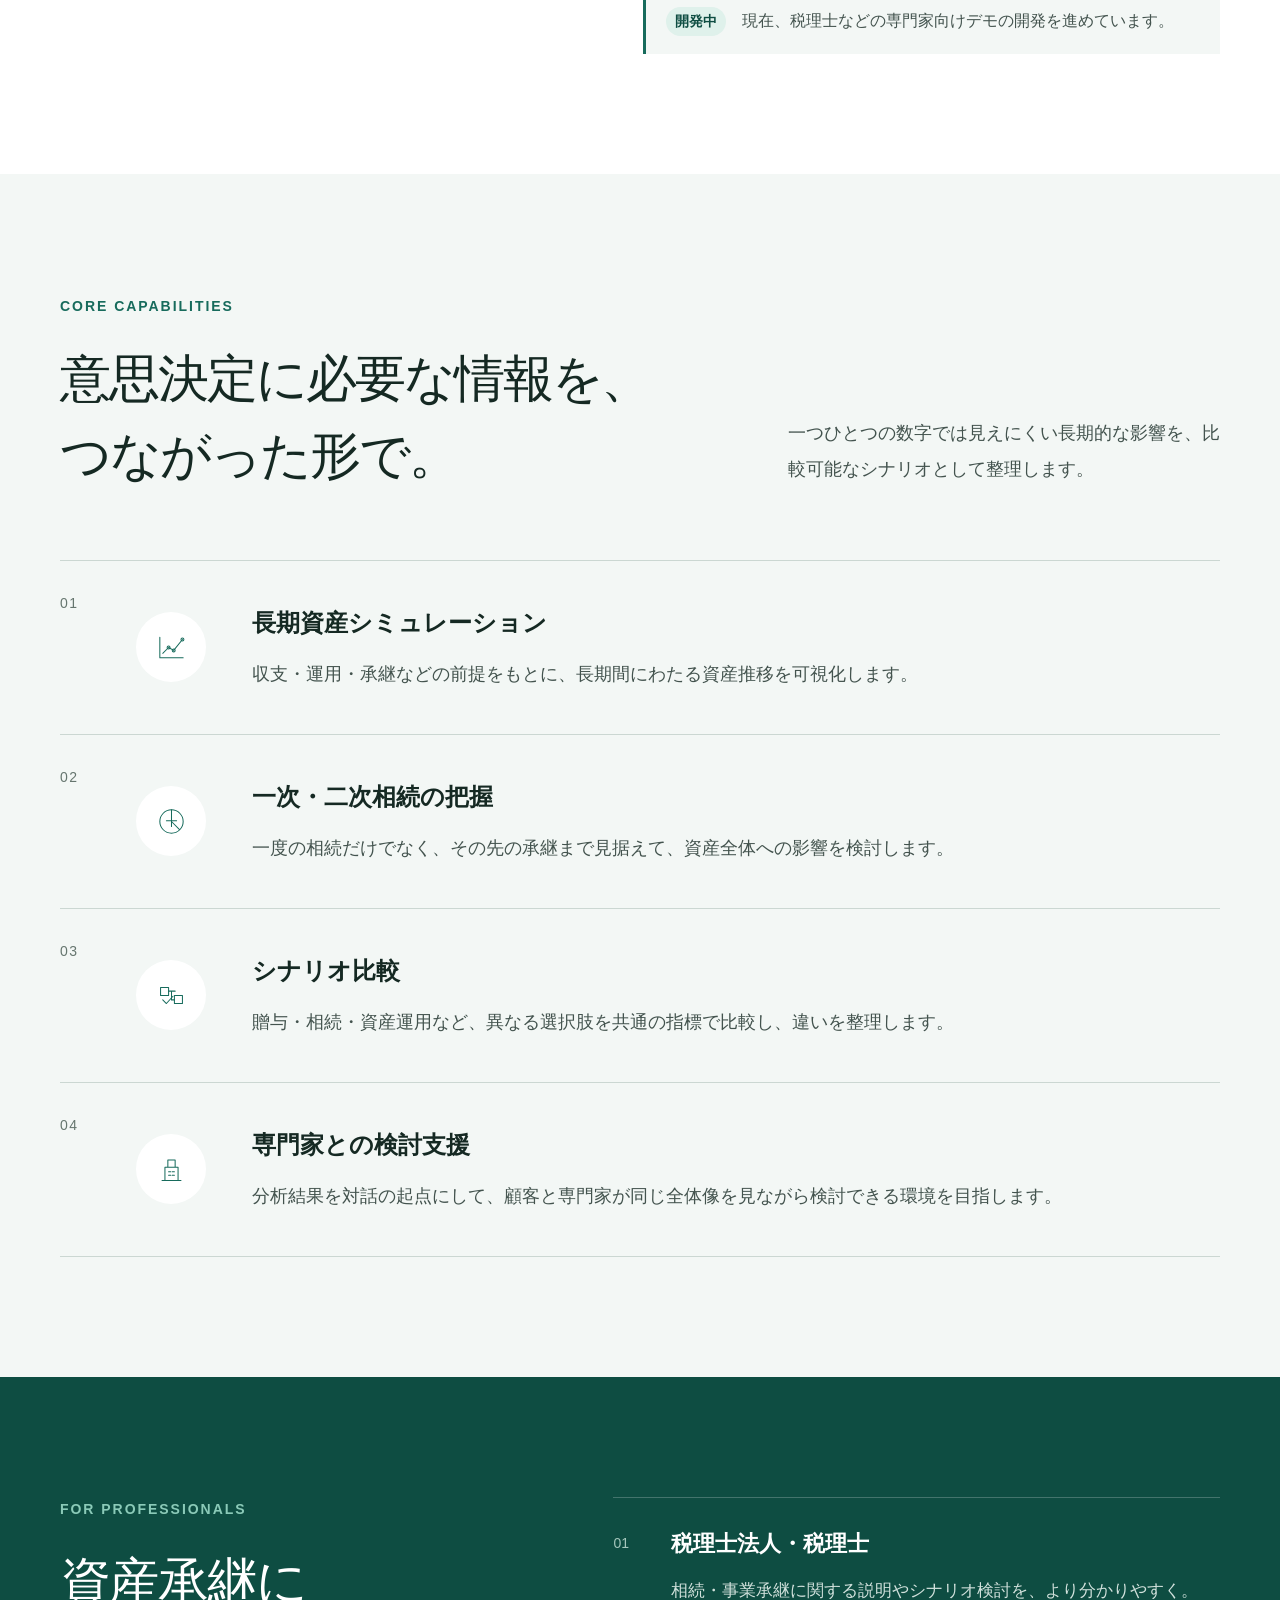
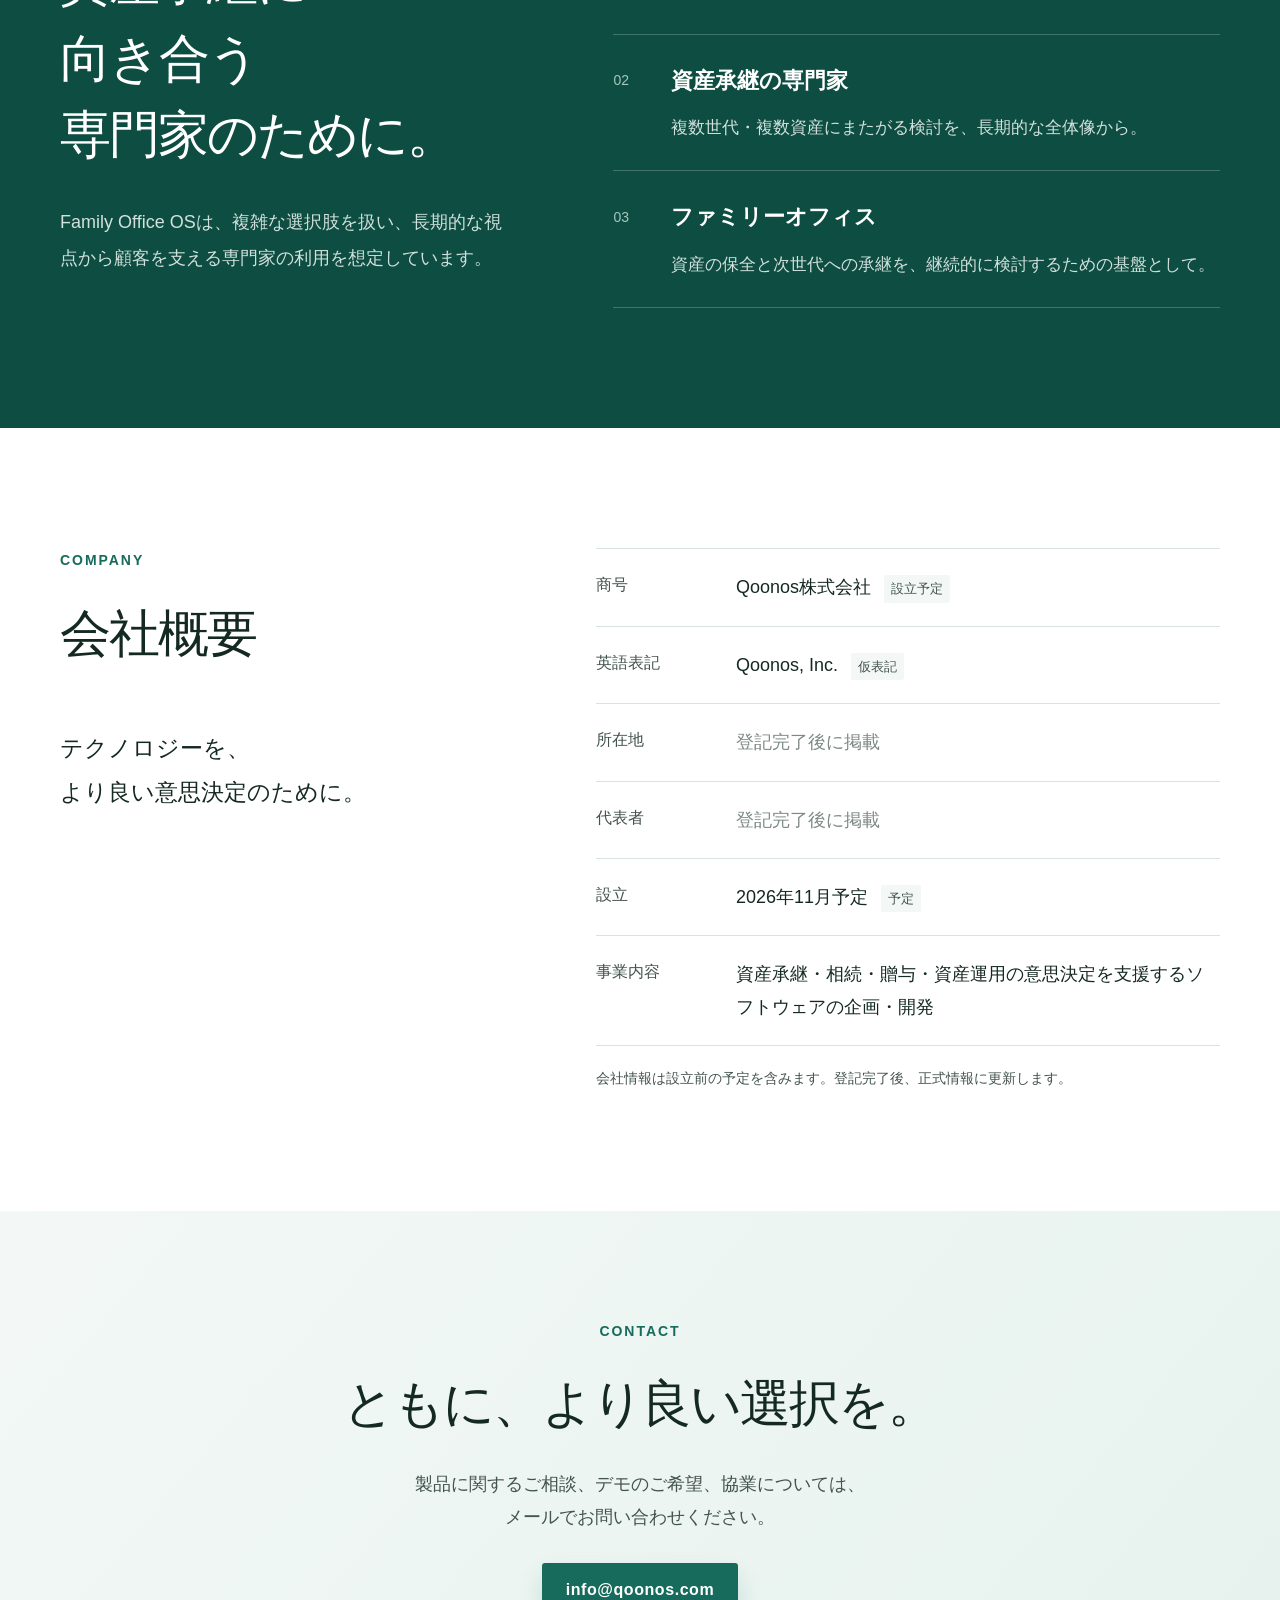
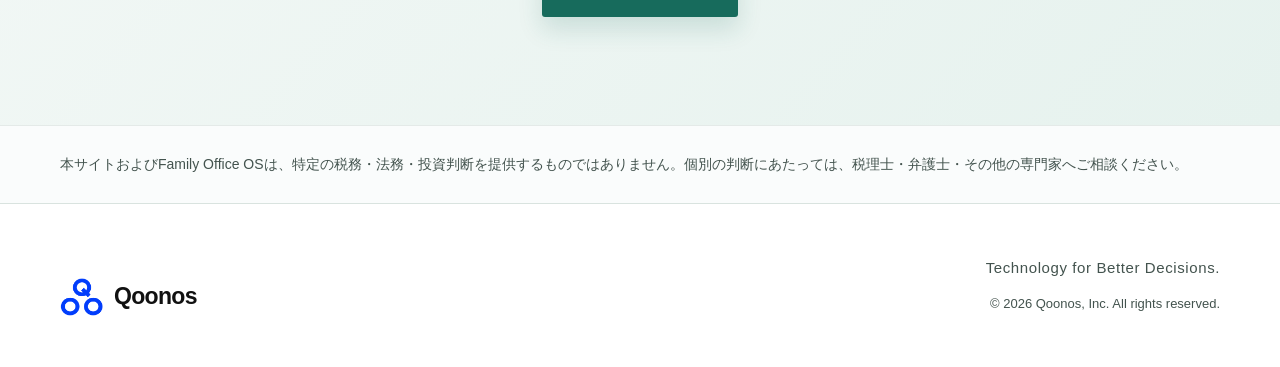
==== commit c7672715: "Restore progressive reveal animations with legacy Safari support" ====
--- a/index.html
+++ b/index.html
@@ -10,8 +10,8 @@
     <meta property="og:description" content="複雑な資産承継を、シミュレーションで見える化する。" />
     <title>Qoonos株式会社 | Technology for Better Decisions.</title>
     <link rel="icon" href="assets/qoonos-symbol-transparent.png" type="image/png" />
-    <link rel="stylesheet" href="styles.css?v=20261101-clean" />
-    <script src="script.js?v=20261101-compat" defer></script>
+    <link rel="stylesheet" href="styles.css?v=20261101-reveal" />
+    <script src="script.js?v=20261101-reveal" defer></script>
   </head>
   <body>
     <a class="skip-link" href="#main">本文へ移動</a>
--- a/styles.css
+++ b/styles.css
@@ -155,7 +155,16 @@
 
 /* Content must remain readable without JavaScript or animation support. */
 .reveal { opacity: 1; transform: none; }
-@media (prefers-reduced-motion: reduce) { html { scroll-behavior: auto; } .reveal { opacity: 1; transform: none; transition: none; } * { animation: none !important; } }
+.reveal.is-entering { -webkit-animation: reveal-in .65s ease both; animation: reveal-in .65s ease both; }
+@-webkit-keyframes reveal-in {
+  from { opacity: 0; -webkit-transform: translateY(18px); transform: translateY(18px); }
+  to { opacity: 1; -webkit-transform: none; transform: none; }
+}
+@keyframes reveal-in {
+  from { opacity: 0; transform: translateY(18px); }
+  to { opacity: 1; transform: none; }
+}
+@media (prefers-reduced-motion: reduce) { html { scroll-behavior: auto; } .reveal { opacity: 1; transform: none; transition: none; } * { -webkit-animation: none !important; animation: none !important; } }
 
 @media (max-width: 900px) {
   .container { width: calc(100% - 36px); max-width: 700px; }
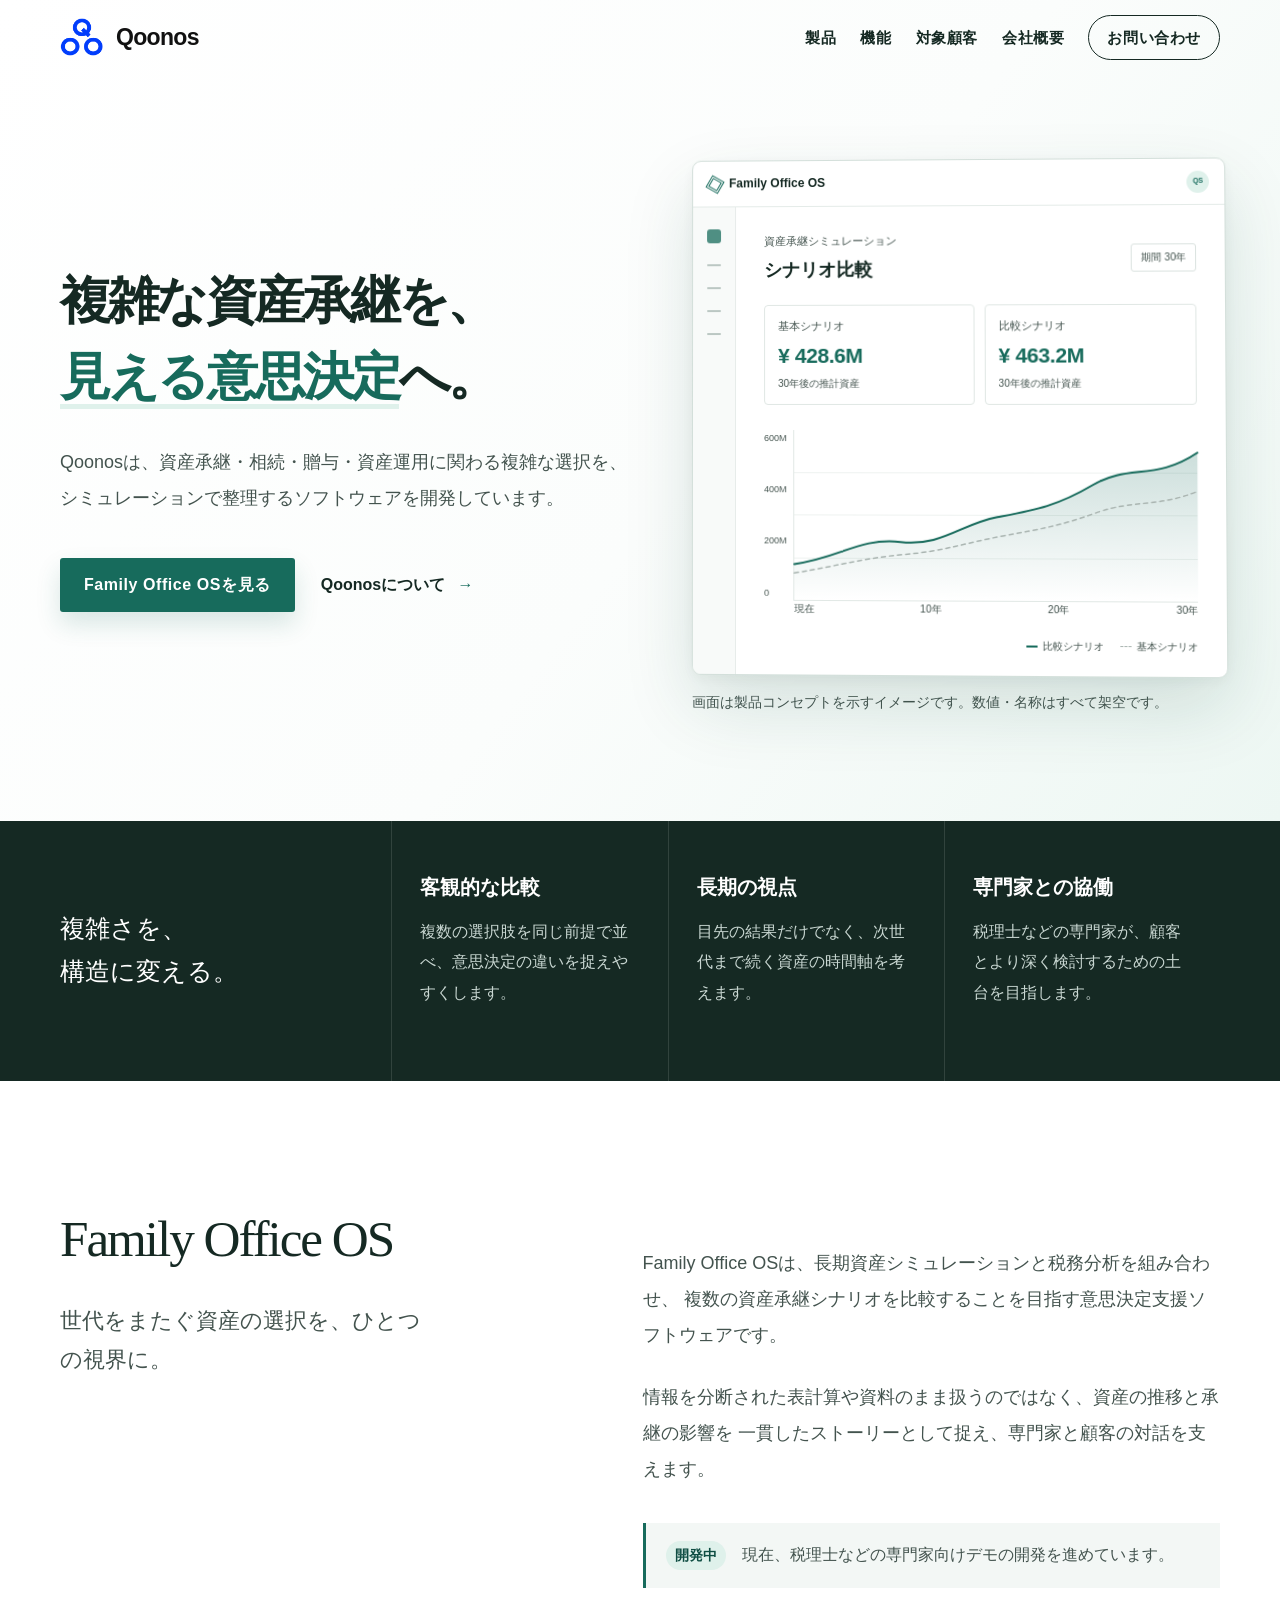
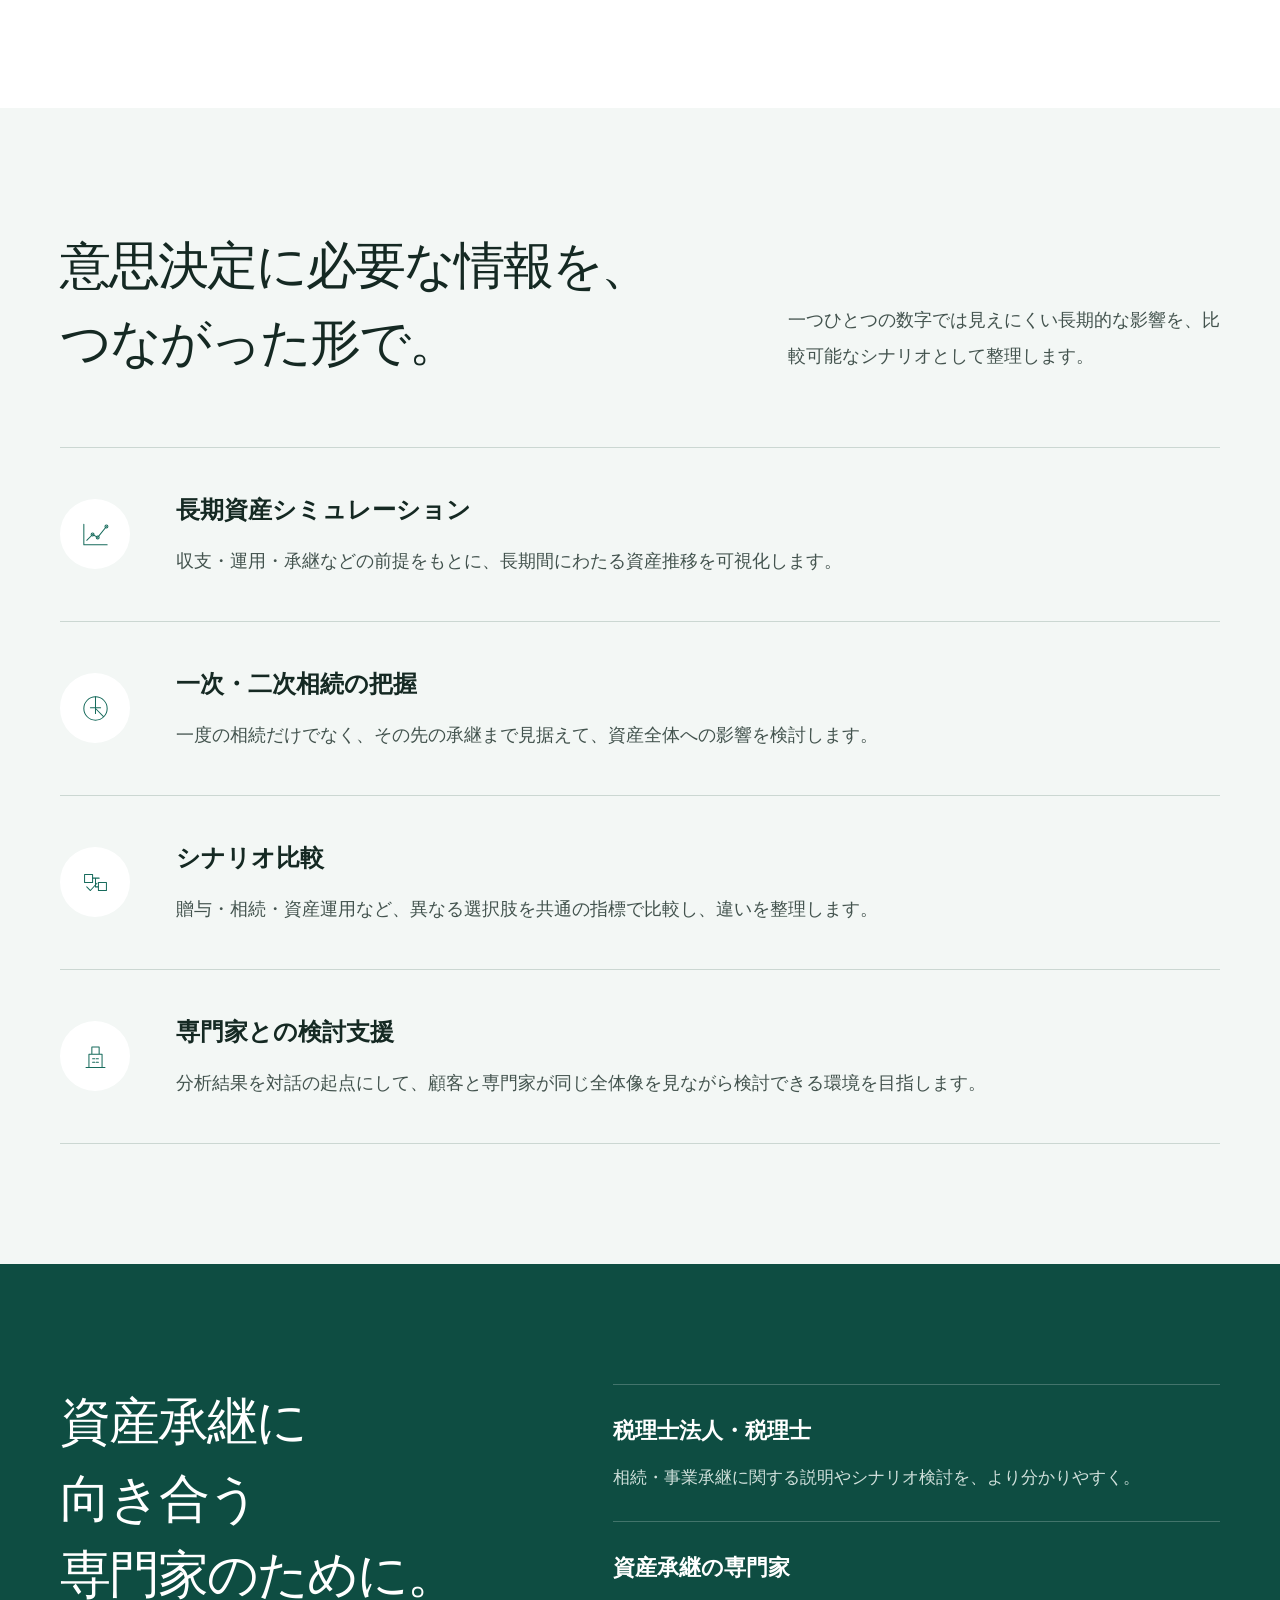
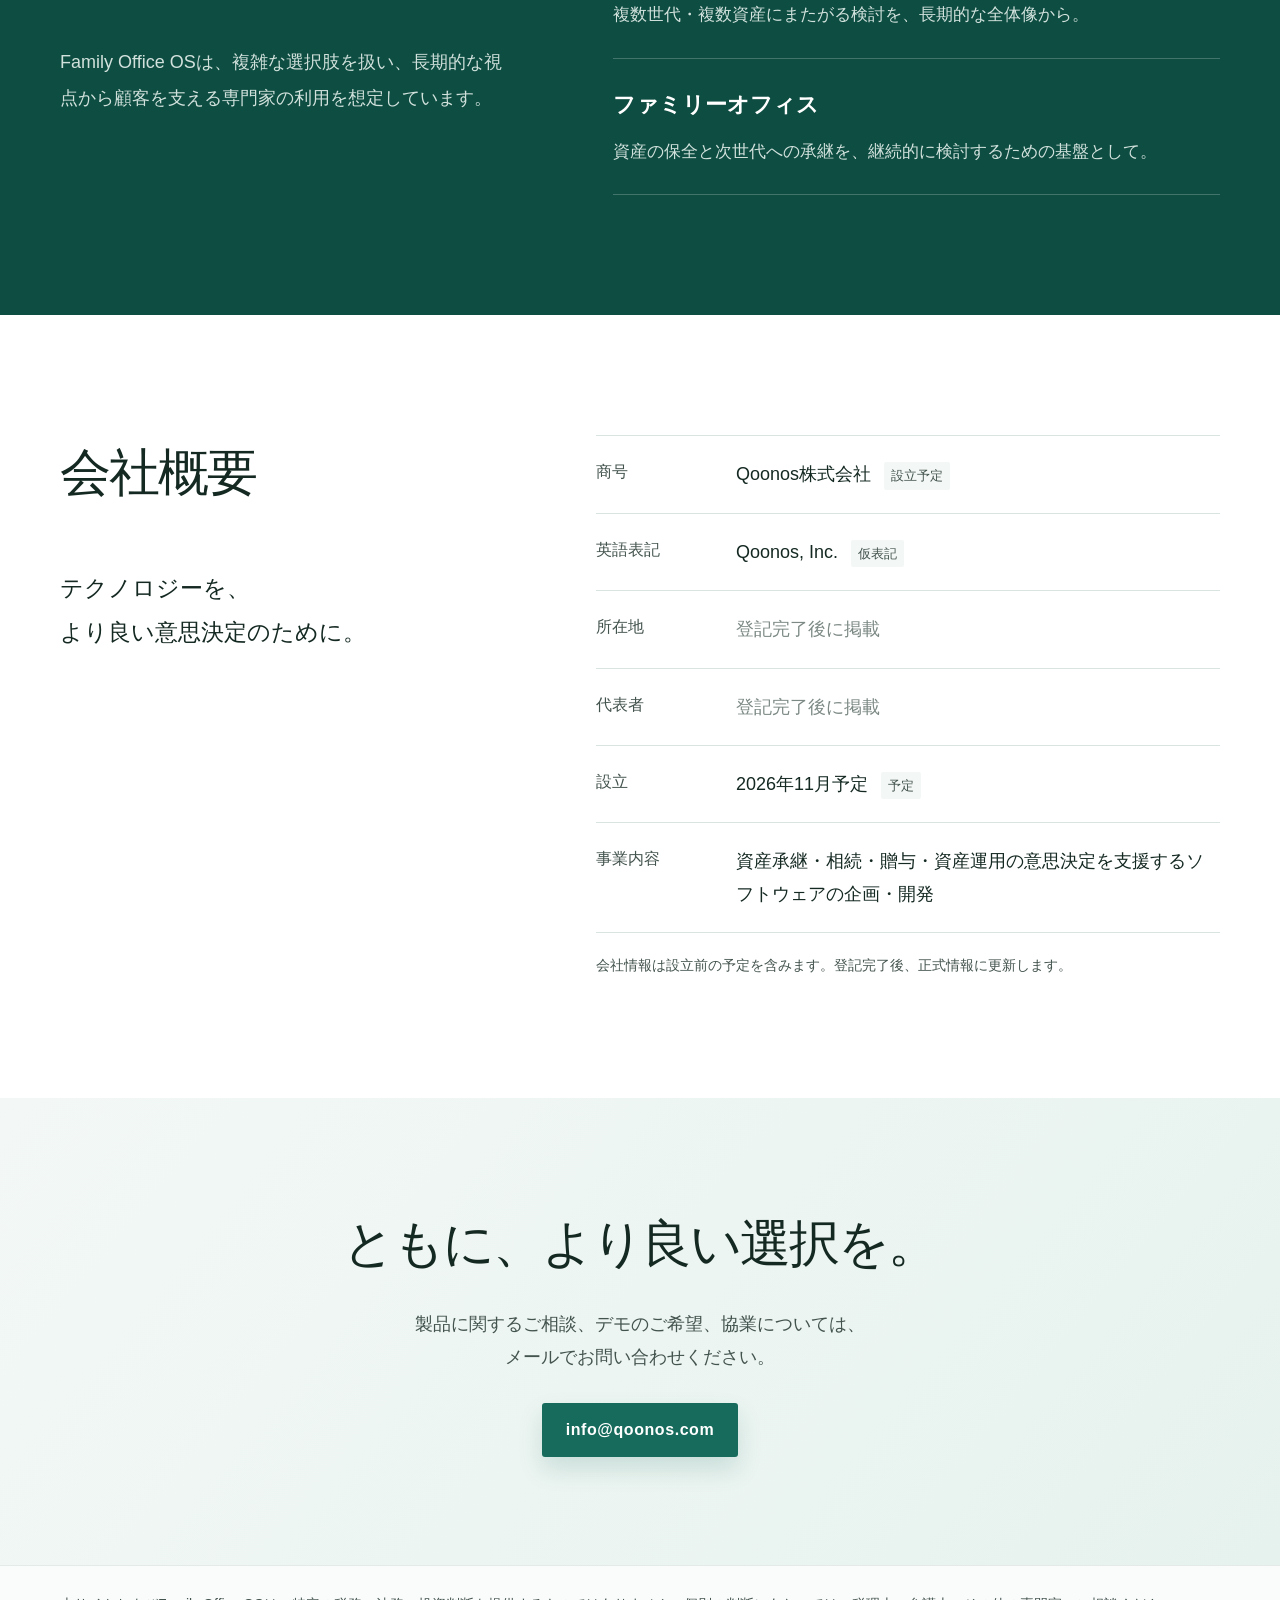
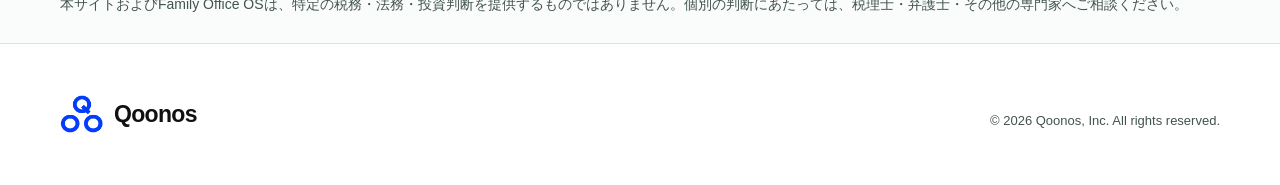
==== commit c77d395a: "Remove decorative English labels and section numbering" ====
--- a/index.html
+++ b/index.html
@@ -3,14 +3,29 @@
   <head>
     <meta charset="UTF-8" />
     <meta name="viewport" content="width=device-width, initial-scale=1.0" />
-    <meta name="description" content="Qoonosは、資産承継・相続・贈与・資産運用に関わる複雑な意思決定を支援するソフトウェアを開発しています。" />
+    <meta name="description" content="Qoonosは、資産承継・相続・贈与・資産運用の意思決定を支援するFamily Office OSを開発しています。長期資産シミュレーションと税務分析を組み合わせ、複数の資産承継シナリオの比較を目指します。" />
     <meta name="theme-color" content="#f7faf9" />
+    <link rel="canonical" href="https://www.qoonos.com/" />
     <meta property="og:type" content="website" />
-    <meta property="og:title" content="Qoonos株式会社 | Technology for Better Decisions." />
-    <meta property="og:description" content="複雑な資産承継を、シミュレーションで見える化する。" />
-    <title>Qoonos株式会社 | Technology for Better Decisions.</title>
+    <meta property="og:site_name" content="Qoonos" />
+    <meta property="og:locale" content="ja_JP" />
+    <meta property="og:url" content="https://www.qoonos.com/" />
+    <meta property="og:title" content="Qoonos株式会社｜資産承継シミュレーション・Family Office OS" />
+    <meta property="og:description" content="Qoonosは、資産承継・相続・贈与・資産運用の意思決定を支援するFamily Office OSを開発しています。長期資産シミュレーションと税務分析を組み合わせ、複数の資産承継シナリオの比較を目指します。" />
+    <title>Qoonos株式会社｜資産承継シミュレーション・Family Office OS</title>
+    <script type="application/ld+json">
+      {
+        "@context": "https://schema.org",
+        "@type": "WebSite",
+        "@id": "https://www.qoonos.com/#website",
+        "name": "Qoonos",
+        "alternateName": "Qoonos株式会社",
+        "url": "https://www.qoonos.com/",
+        "inLanguage": "ja-JP"
+      }
+    </script>
     <link rel="icon" href="assets/qoonos-symbol-transparent.png" type="image/png" />
-    <link rel="stylesheet" href="styles.css?v=20261101-reveal" />
+    <link rel="stylesheet" href="styles.css?v=20261111-simple" />
     <script src="script.js?v=20261101-reveal" defer></script>
   </head>
   <body>
@@ -39,7 +54,6 @@
       <section id="top" class="hero">
         <div class="container hero-grid">
           <div class="hero-copy reveal">
-            <p class="eyebrow">Technology for Better Decisions.</p>
             <h1>複雑な資産承継を、<br /><span>見える意思決定</span>へ。</h1>
             <p class="hero-lead">
               Qoonosは、資産承継・相続・贈与・資産運用に関わる複雑な選択を、
@@ -52,7 +66,6 @@
           </div>
 
           <div class="hero-visual reveal" aria-label="Family Office OSの架空データによる画面イメージ">
-            <div class="demo-label"><span></span> DEMO / FICTIONAL DATA</div>
             <div class="dashboard-shell">
               <div class="dashboard-topbar">
                 <div class="mini-brand"><i></i> Family Office OS</div>
@@ -102,17 +115,14 @@
         <div class="container principles-grid reveal">
           <p>複雑さを、<br />構造に変える。</p>
           <div>
-            <span>01</span>
             <h2>客観的な比較</h2>
             <p>複数の選択肢を同じ前提で並べ、意思決定の違いを捉えやすくします。</p>
           </div>
           <div>
-            <span>02</span>
             <h2>長期の視点</h2>
             <p>目先の結果だけでなく、次世代まで続く資産の時間軸を考えます。</p>
           </div>
           <div>
-            <span>03</span>
             <h2>専門家との協働</h2>
             <p>税理士などの専門家が、顧客とより深く検討するための土台を目指します。</p>
           </div>
@@ -122,7 +132,6 @@
       <section id="product" class="section product-section">
         <div class="container product-grid">
           <div class="section-intro reveal">
-            <p class="eyebrow">Our Product</p>
             <h2>Family Office OS</h2>
             <p class="section-lead">世代をまたぐ資産の選択を、ひとつの視界に。</p>
           </div>
@@ -147,35 +156,30 @@
         <div class="container">
           <div class="section-heading reveal">
             <div>
-              <p class="eyebrow">Core Capabilities</p>
               <h2>意思決定に必要な情報を、<br />つながった形で。</h2>
             </div>
             <p>一つひとつの数字では見えにくい長期的な影響を、比較可能なシナリオとして整理します。</p>
           </div>
           <div class="feature-list">
             <article class="feature-item reveal">
-              <span class="feature-number">01</span>
               <div class="feature-icon" aria-hidden="true">
                 <svg viewBox="0 0 48 48"><path d="M8 38V10M8 38h32"/><path d="m12 32 8-8 7 4 12-15"/><circle cx="20" cy="24" r="2"/><circle cx="27" cy="28" r="2"/><circle cx="39" cy="13" r="2"/></svg>
               </div>
               <div><h3>長期資産シミュレーション</h3><p>収支・運用・承継などの前提をもとに、長期間にわたる資産推移を可視化します。</p></div>
             </article>
             <article class="feature-item reveal">
-              <span class="feature-number">02</span>
               <div class="feature-icon" aria-hidden="true">
                 <svg viewBox="0 0 48 48"><circle cx="24" cy="24" r="16"/><path d="M24 8v16l11 11"/><path d="M17 23h14M24 17v14"/></svg>
               </div>
               <div><h3>一次・二次相続の把握</h3><p>一度の相続だけでなく、その先の承継まで見据えて、資産全体への影響を検討します。</p></div>
             </article>
             <article class="feature-item reveal">
-              <span class="feature-number">03</span>
               <div class="feature-icon" aria-hidden="true">
                 <svg viewBox="0 0 48 48"><path d="M9 13h11v11H9zM28 24h11v11H28z"/><path d="M20 18h9M24 18v12h4"/><path d="m12 30 5 5 9-10"/></svg>
               </div>
               <div><h3>シナリオ比較</h3><p>贈与・相続・資産運用など、異なる選択肢を共通の指標で比較し、違いを整理します。</p></div>
             </article>
             <article class="feature-item reveal">
-              <span class="feature-number">04</span>
               <div class="feature-icon" aria-hidden="true">
                 <svg viewBox="0 0 48 48"><path d="M11 39h26M15 39V21h18v18M19 21V11h10v10"/><path d="M20 27h3M25 27h3M20 32h3M25 32h3"/></svg>
               </div>
@@ -188,16 +192,15 @@
       <section id="audience" class="section audience-section">
         <div class="container audience-grid">
           <div class="audience-copy reveal">
-            <p class="eyebrow">For Professionals</p>
             <h2><span class="audience-heading-line">資産承継に</span><span class="audience-heading-line">向き合う</span><span class="audience-heading-line">専門家のために。</span></h2>
             <p>
               Family Office OSは、複雑な選択肢を扱い、長期的な視点から顧客を支える専門家の利用を想定しています。
             </p>
           </div>
           <div class="audience-cards">
-            <article class="audience-card reveal"><span>01</span><h3>税理士法人・税理士</h3><p>相続・事業承継に関する説明やシナリオ検討を、より分かりやすく。</p></article>
-            <article class="audience-card reveal"><span>02</span><h3>資産承継の専門家</h3><p>複数世代・複数資産にまたがる検討を、長期的な全体像から。</p></article>
-            <article class="audience-card reveal"><span>03</span><h3>ファミリーオフィス</h3><p>資産の保全と次世代への承継を、継続的に検討するための基盤として。</p></article>
+            <article class="audience-card reveal"><h3>税理士法人・税理士</h3><p>相続・事業承継に関する説明やシナリオ検討を、より分かりやすく。</p></article>
+            <article class="audience-card reveal"><h3>資産承継の専門家</h3><p>複数世代・複数資産にまたがる検討を、長期的な全体像から。</p></article>
+            <article class="audience-card reveal"><h3>ファミリーオフィス</h3><p>資産の保全と次世代への承継を、継続的に検討するための基盤として。</p></article>
           </div>
         </div>
       </section>
@@ -205,7 +208,6 @@
       <section id="company" class="section company-section">
         <div class="container company-grid">
           <div class="section-intro reveal">
-            <p class="eyebrow">Company</p>
             <h2>会社概要</h2>
             <p class="company-message">テクノロジーを、<br />より良い意思決定のために。</p>
           </div>
@@ -225,7 +227,6 @@
 
       <section id="contact" class="contact-section">
         <div class="container contact-inner reveal">
-          <p class="eyebrow">Contact</p>
           <h2>ともに、より良い選択を。</h2>
           <p>製品に関するご相談、デモのご希望、協業については、<br />メールでお問い合わせください。</p>
           <a class="button button-primary" href="mailto:info@qoonos.com">info@qoonos.com</a>
@@ -245,7 +246,7 @@
           <img class="brand-mark" src="assets/qoonos-symbol-transparent.png" alt="" />
           <span>Qoonos</span>
         </a>
-        <div><p>Technology for Better Decisions.</p><small>© <span data-year>2026</span> Qoonos, Inc. All rights reserved.</small></div>
+        <div><small>© <span data-year>2026</span> Qoonos, Inc. All rights reserved.</small></div>
       </div>
     </footer>
   </body>
--- a/styles.css
+++ b/styles.css
@@ -49,8 +49,6 @@
 .text-link:hover span { transform: translateX(4px); }
 
 .hero-visual { position: relative; min-width: 0; }
-.demo-label { display: flex; align-items: center; justify-content: flex-end; gap: 7px; margin-bottom: 10px; color: #43534e; color: var(--ink-soft); font-size: 11px; letter-spacing: .1em; }
-.demo-label span { width: 6px; height: 6px; background: #5baa8f; border-radius: 50%; }
 .dashboard-shell { overflow: hidden; border: 1px solid #d3dfda; border-radius: 9px; background: #fff; box-shadow: 0 30px 70px rgba(16,70,59,.14), 0 4px 15px rgba(16,70,59,.05); transform: perspective(1400px) rotateY(-2deg) rotateX(1deg); transform-origin: center left; }
 .dashboard-topbar { height: 46px; display: flex; align-items: center; justify-content: space-between; padding: 0 15px; border-bottom: 1px solid #e4ebe8; }
 .mini-brand { display: flex; align-items: center; gap: 7px; font-size: 12px; font-weight: 700; }
@@ -92,8 +90,7 @@
 .principles-grid { display: grid; grid-template-columns: 1.2fr repeat(3, 1fr); min-height: 260px; }
 .principles-grid > p { align-self: center; margin: 0; font-family: "Hiragino Mincho ProN", "Yu Mincho", YuMincho, Georgia, serif; font-family: var(--serif); font-size: 25px; line-height: 1.7; }
 .principles-grid > div { padding: 48px 28px; border-left: 1px solid rgba(255,255,255,.12); }
-.principles-grid span { color: #91b3a8; font-size: 14px; letter-spacing: .1em; }
-.principles-grid h2 { margin: 32px 0 12px; font-size: 20px; font-weight: 600; }
+.principles-grid h2 { margin: 0 0 12px; font-size: 20px; font-weight: 600; }
 .principles-grid div p { margin: 0; color: #c9d7d2; font-size: 16px; line-height: 1.9; }
 
 .section { padding: 120px 0; }
@@ -111,8 +108,7 @@
 .section-heading { display: grid; grid-template-columns: 1.2fr .8fr; gap: 80px; align-items: end; margin-bottom: 65px; }
 .section-heading > p { margin: 0 0 8px; color: #43534e; color: var(--ink-soft); font-size: 18px; line-height: 2; }
 .feature-list { border-top: 1px solid #cbd7d2; }
-.feature-item { display: grid; grid-template-columns: 50px 90px 1fr; gap: 26px; align-items: center; min-height: 174px; padding: 30px 0; border-bottom: 1px solid #cbd7d2; }
-.feature-number { align-self: start; color: #65756e; font-size: 14px; letter-spacing: .1em; }
+.feature-item { display: grid; grid-template-columns: 90px 1fr; gap: 26px; align-items: center; min-height: 174px; padding: 30px 0; border-bottom: 1px solid #cbd7d2; }
 .feature-icon { display: grid; place-items: center; width: 70px; height: 70px; background: #fff; border-radius: 50%; }
 .feature-icon svg { width: 35px; height: 35px; fill: none; stroke: #176b5c; stroke: var(--green); stroke-width: 1.4; stroke-linecap: round; stroke-linejoin: round; }
 .feature-item > div:last-child { display: grid; grid-template-columns: 1fr; gap: 12px; align-items: center; }
@@ -121,14 +117,12 @@
 
 .audience-section { overflow: hidden; color: #fff; background: #0e4d42; background: var(--green-dark); }
 .audience-grid { display: grid; grid-template-columns: .85fr 1.15fr; gap: 105px; }
-.audience-copy .eyebrow { color: #8bcab8; }
 .audience-heading-line { display: block; white-space: nowrap; }
 .audience-copy > p:last-child { margin-top: 30px; color: #d1e1dc; font-size: 18px; line-height: 2; }
 .audience-cards { border-top: 1px solid rgba(255,255,255,.22); }
-.audience-card { display: grid; grid-template-columns: 40px 1fr; gap: 12px 18px; align-items: center; min-height: 135px; padding: 26px 0; border-bottom: 1px solid rgba(255,255,255,.22); }
-.audience-card span { color: #a6c7bd; font-size: 14px; }
+.audience-card { display: grid; grid-template-columns: 1fr; gap: 12px; align-items: center; min-height: 135px; padding: 26px 0; border-bottom: 1px solid rgba(255,255,255,.22); }
 .audience-card h3 { margin: 0; font-size: 22px; }
-.audience-card p { grid-column: 2; margin: 0; color: #d1e1dc; font-size: 17px; line-height: 1.9; }
+.audience-card p { margin: 0; color: #d1e1dc; font-size: 17px; line-height: 1.9; }
 
 .company-section { background: #fff; }
 .company-grid { display: grid; grid-template-columns: .8fr 1.2fr; gap: 120px; }
@@ -151,7 +145,7 @@
 .site-footer { padding: 50px 0; color: #43534e; color: var(--ink-soft); background: #fff; border-top: 1px solid #d9e3df; border-top: 1px solid var(--line); }
 .footer-inner { display: flex; align-items: flex-end; justify-content: space-between; }
 .footer-brand { color: #111; }
-.footer-inner div { text-align: right; }.footer-inner p { margin: 0 0 8px; color: #43534e; color: var(--ink-soft); font-size: 15px; letter-spacing: .04em; }.footer-inner small { font-size: 13px; }
+.footer-inner div { text-align: right; }.footer-inner small { font-size: 13px; }
 
 /* Content must remain readable without JavaScript or animation support. */
 .reveal { opacity: 1; transform: none; }
@@ -184,8 +178,7 @@
   .product-copy { padding-top: 0; }
   .section-heading { grid-template-columns: 1fr; gap: 25px; }
   .feature-item > div:last-child { grid-template-columns: 1fr; gap: 10px; }
-  .audience-card { grid-template-columns: 40px 1fr; padding: 24px 0; }
-  .audience-card p { grid-column: 2; }
+  .audience-card { padding: 24px 0; }
   .company-grid { gap: 50px; }
 }
 
@@ -203,7 +196,6 @@
   .principles-grid > div { padding: 25px 0; border-left: 0; border-top: 1px solid rgba(255,255,255,.12); }
   .product-copy { padding-top: 0; }
   .section-heading > p { margin-top: 28px; }
-  .feature-number, .audience-card > span { display: block; margin-bottom: 14px; }
   .feature-icon, .avatar { display: flex; align-items: center; justify-content: center; }
   .feature-icon { margin-bottom: 18px; }
   .feature-item h3, .audience-card h3 { margin-bottom: 12px; }
@@ -211,7 +203,7 @@
   .brand-mark { margin-right: 12px; }
   .primary-nav > a + a { margin-left: 24px; }
   .hero-actions > a { margin-right: 26px; margin-bottom: 20px; }
-  .demo-label span, .mini-brand i, .legend i { margin-right: 7px; }
+  .mini-brand i, .legend i { margin-right: 7px; }
   .dashboard-body { display: flex; }
   .dashboard-nav { flex: 0 0 43px; }
   .dashboard-nav > * { margin-bottom: 21px; }
@@ -265,17 +257,15 @@
   .principles-grid { grid-template-columns: 1fr; padding: 25px 0; }
   .principles-grid > p { padding: 20px 0 30px; }
   .principles-grid > div { padding: 30px 0; border-left: 0; border-top: 1px solid rgba(255,255,255,.12); }
-  .principles-grid h2 { margin-top: 17px; }
   .section { padding: 82px 0; }
   .section-intro h2, .section-heading h2, .audience-copy h2, .contact-inner h2 { font-size: 34px; }
-  .feature-item { grid-template-columns: 34px 58px 1fr; gap: 12px; min-height: 150px; }
+  .feature-item { grid-template-columns: 58px 1fr; gap: 12px; min-height: 150px; }
   .feature-icon { width: 52px; height: 52px; }.feature-icon svg { width: 28px; height: 28px; }
-  .feature-item > div:last-child { grid-column: 2 / -1; }.feature-item h3 { font-size: 21px; }.feature-item p { font-size: 17px; }
-  .feature-icon { grid-column: 2 / -1; }
+  .feature-item h3 { font-size: 21px; }.feature-item p { font-size: 17px; }
   .product-note { align-items: flex-start; flex-direction: column; gap: 10px; }
   .product-copy > p, .section-heading > p, .audience-copy > p:last-child, .contact-inner > p:not(.eyebrow) { font-size: 17px; }
   .company-details dd { font-size: 17px; }
-  .audience-grid { gap: 45px; }.audience-card { grid-template-columns: 32px 1fr; }
+  .audience-grid { gap: 45px; }
   .company-details dl > div { grid-template-columns: 90px 1fr; gap: 10px; }
   .company-details small { display: inline-block; margin: 5px 0 0; }
   .contact-section { padding: 80px 0; }
